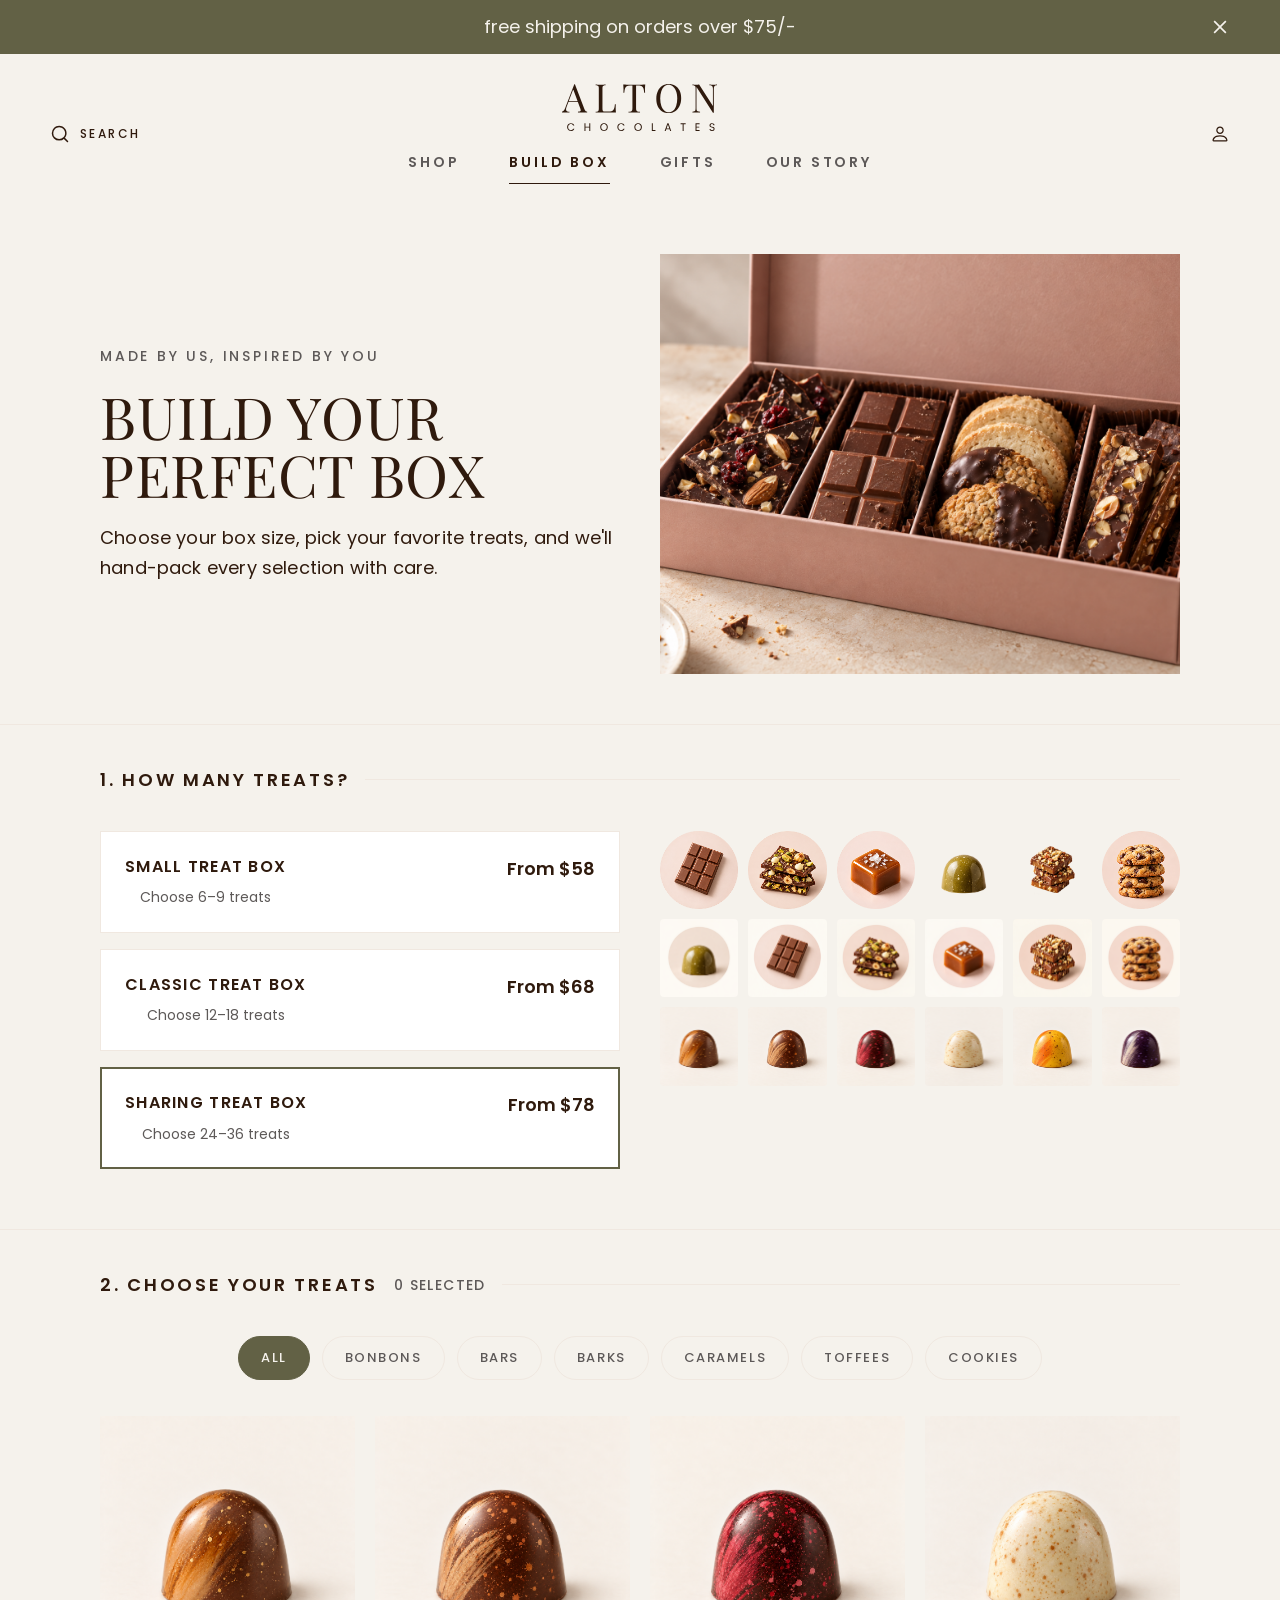
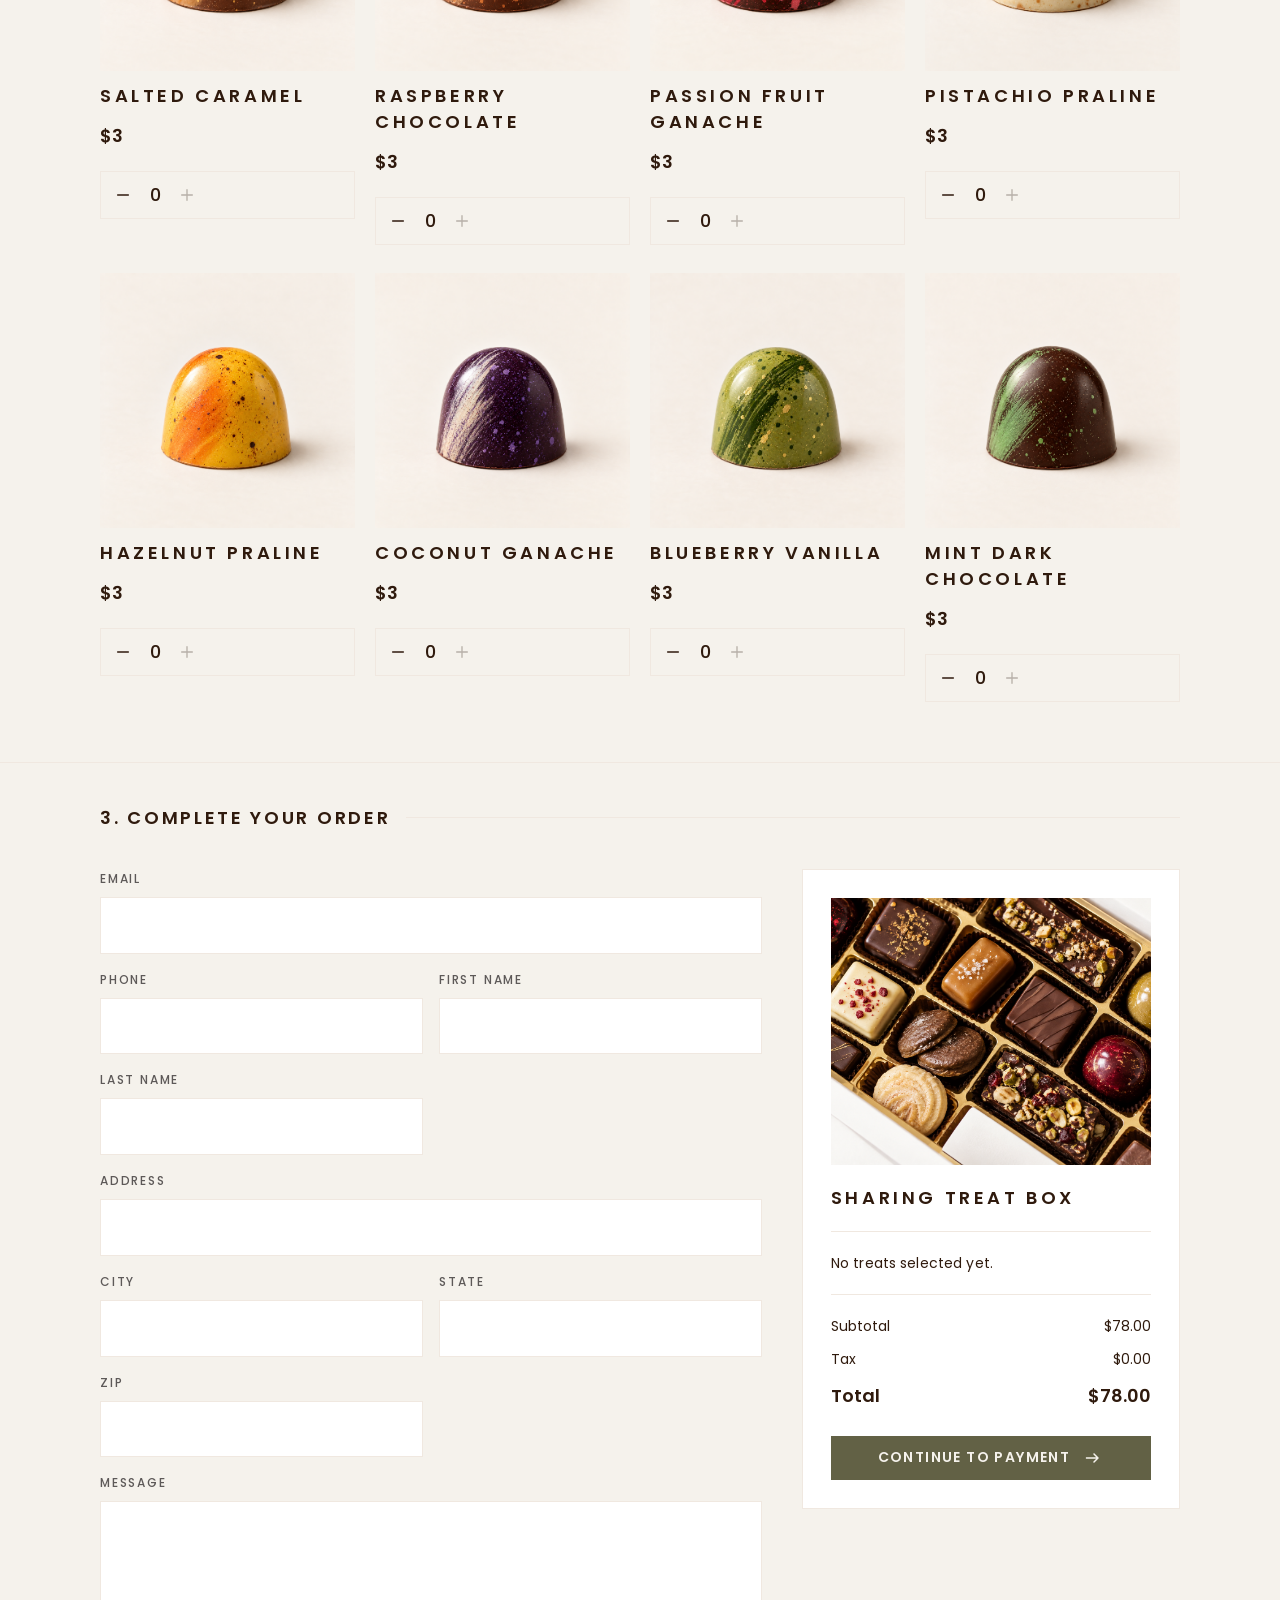
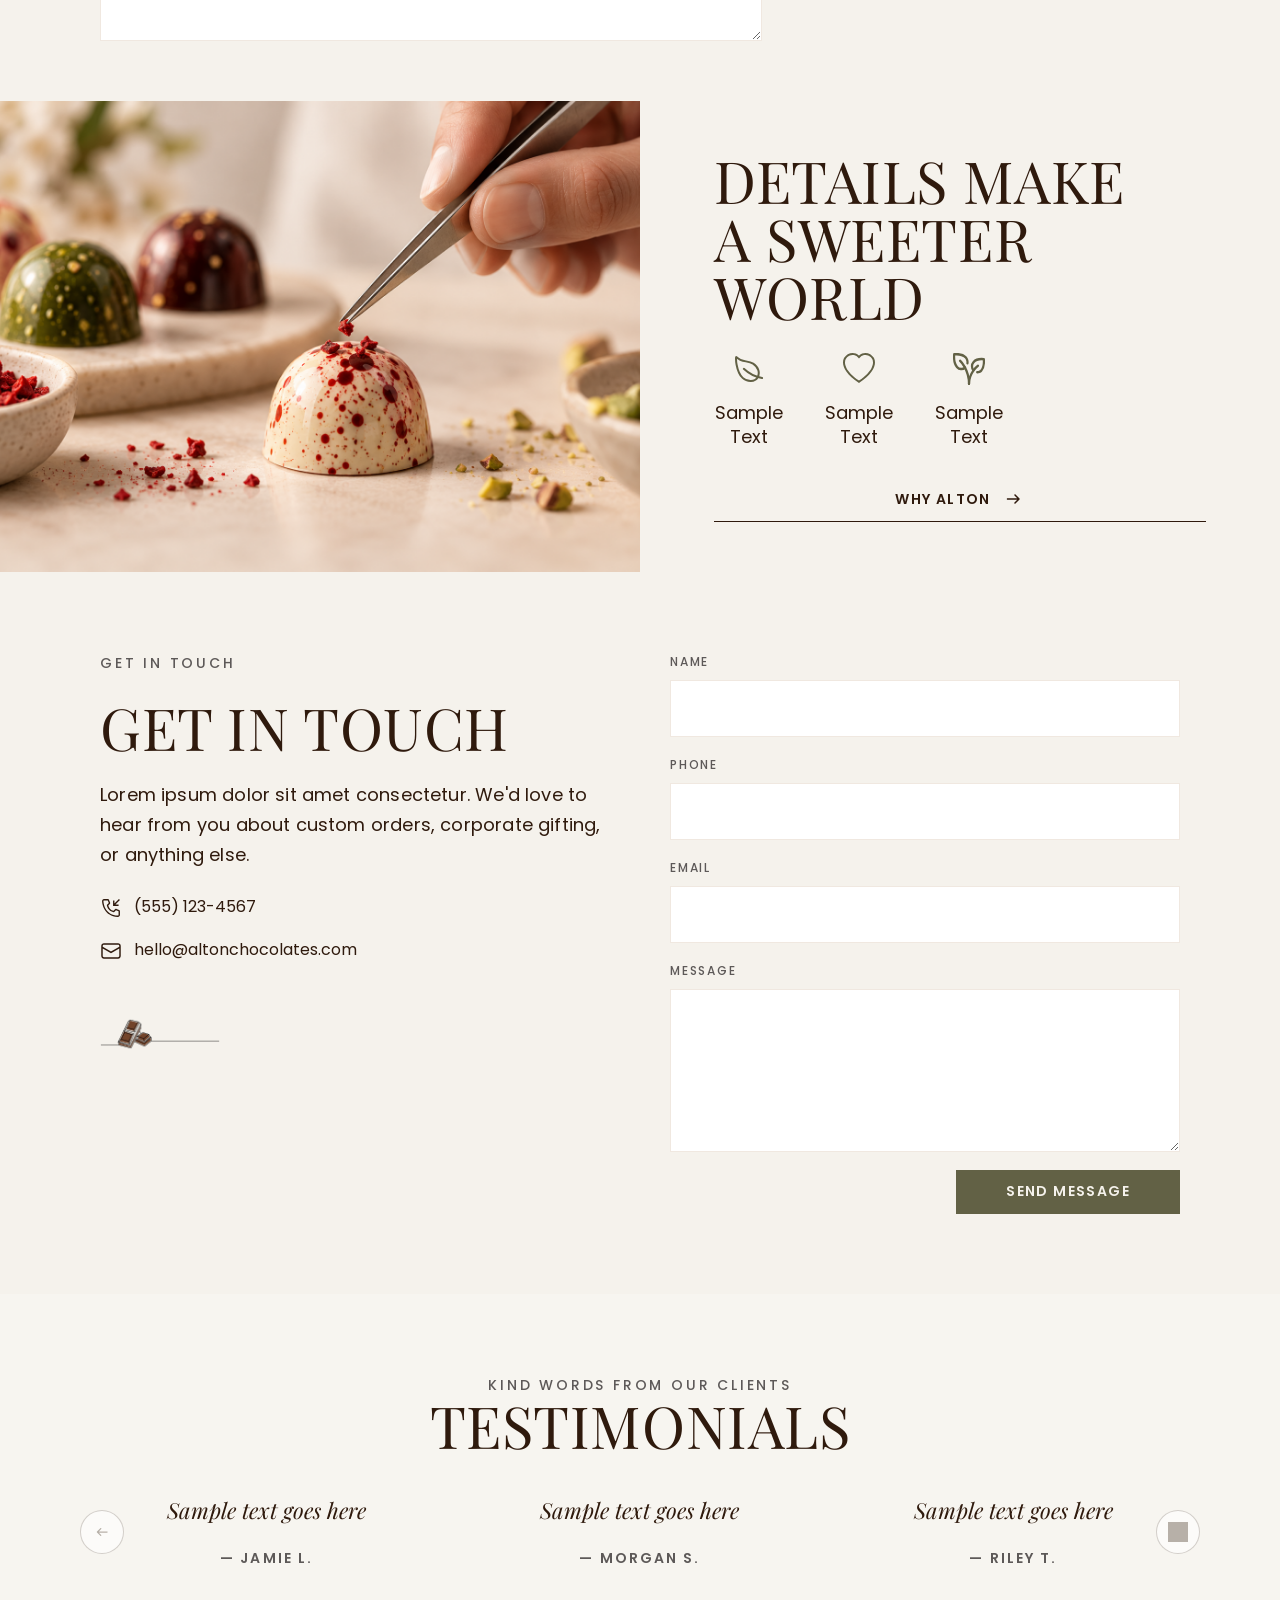
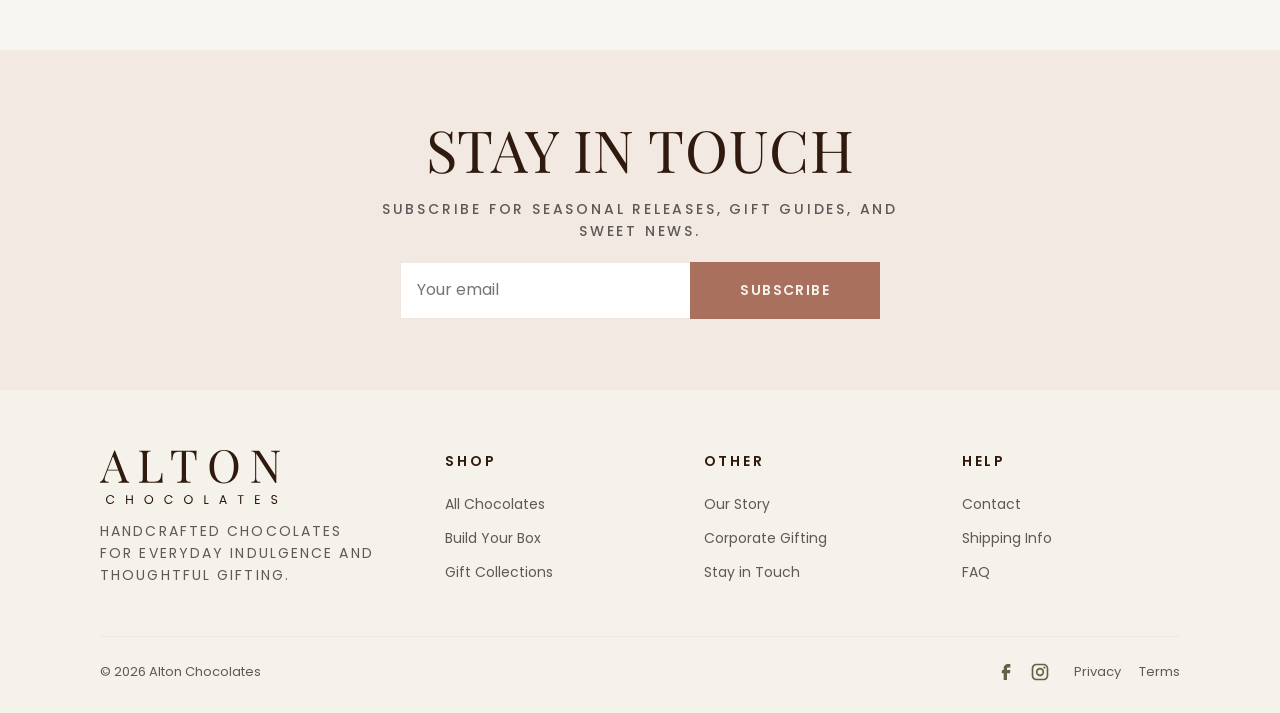
==== preview/build-box.html @ 878c8398 "Add Alton Chocolates Squarespace Developer Mode template from Figma. Includes all five pages, editab" ====
<!DOCTYPE html>
<html lang="en">
<head>
  <meta charset="UTF-8">
  <meta name="viewport" content="width=device-width, initial-scale=1.0">
  <title>Build Box — Alton Chocolates</title>
  <link rel="stylesheet" href="site.css">
</head>
<body>
<div class="alton-site">

  <aside class="announcement-bar" data-announcement role="region" aria-label="Site announcement">
    <p class="announcement-bar__text">free shipping on orders over $75/-</p>
    <button type="button" class="announcement-bar__close" data-announcement-close aria-label="Dismiss announcement">
      <img src="../assets/icons/cancel.svg" alt="" width="20" height="20">
    </button>
  </aside>

  <header class="site-header" data-site-header>
    <div class="site-header__inner">
      <a class="site-header__search" href="#" aria-label="Search">
        <img src="../assets/icons/search.svg" alt="" width="20" height="20"><span>Search</span>
      </a>
      <div class="site-header__brand">
        <a class="site-header__logo" href="index.html" aria-label="Alton Chocolates">
          <img src="../assets/icons/logo.svg" alt="Alton Chocolates" width="155" height="47">
        </a>
        <nav class="site-nav site-header__desktop-nav" aria-label="Primary">
          <a href="shop.html">Shop</a>
          <a href="build-box.html" class="is-active">Build Box</a>
          <a href="gifts.html">Gifts</a>
          <a href="our-story.html">Our Story</a>
        </nav>
      </div>
      <div class="site-header__actions">
        <a class="site-header__account" href="#" aria-label="Account"><img src="../assets/icons/person.svg" alt="" width="20" height="20"></a>
        <button type="button" class="site-header__toggle" data-nav-toggle aria-expanded="false" aria-controls="mobile-nav" aria-label="Open menu"><span></span><span></span><span></span></button>
      </div>
    </div>
    <nav class="mobile-nav" id="mobile-nav" data-mobile-nav hidden aria-label="Mobile">
      <a href="shop.html">Shop</a><a href="build-box.html">Build Box</a><a href="gifts.html">Gifts</a><a href="our-story.html">Our Story</a>
    </nav>
  </header>

  <main class="alton-main">

    <section class="buildbox-hero" aria-labelledby="buildbox-hero-heading">
      <div class="buildbox-hero__content">
        <p class="label">Made by us, inspired by you</p>
        <h1 id="buildbox-hero-heading" class="heading-lg">Build Your Perfect Box</h1>
        <p class="body-lg">Choose your box size, pick your favorite treats, and we'll hand-pack every selection with care.</p>
      </div>
      <div class="buildbox-hero__media">
        <img src="../assets/images/buildbox-hero.png" alt="Open premium chocolate box" loading="eager">
      </div>
    </section>

    <section class="buildbox-step" aria-labelledby="step1-heading" data-buildbox>
      <h2 id="step1-heading" class="buildbox-step__title">1. How Many Treats?</h2>
      <div class="buildbox-sizes">
        <div class="buildbox-size-list" role="listbox" aria-label="Box size">
          <button type="button" class="buildbox-size" data-box-size data-box-name="Small Treat Box" data-box-price="58" data-box-min="6" data-box-max="9" role="option" aria-selected="false">
            <div class="buildbox-size__info"><h3>Small Treat Box</h3><p>Choose 6–9 treats</p></div>
            <span class="buildbox-size__price">From $58</span>
          </button>
          <button type="button" class="buildbox-size" data-box-size data-box-name="Classic Treat Box" data-box-price="68" data-box-min="12" data-box-max="18" role="option" aria-selected="false">
            <div class="buildbox-size__info"><h3>Classic Treat Box</h3><p>Choose 12–18 treats</p></div>
            <span class="buildbox-size__price">From $68</span>
          </button>
          <button type="button" class="buildbox-size is-selected" data-box-size data-box-name="Sharing Treat Box" data-box-price="78" data-box-min="24" data-box-max="36" role="option" aria-selected="true">
            <div class="buildbox-size__info"><h3>Sharing Treat Box</h3><p>Choose 24–36 treats</p></div>
            <span class="buildbox-size__price">From $78</span>
          </button>
        </div>
        <div class="buildbox-preview-grid" aria-hidden="true">
          <img src="../assets/images/treat-preview-1.png" alt="">
          <img src="../assets/images/treat-preview-2.png" alt="">
          <img src="../assets/images/treat-preview-3.png" alt="">
          <img src="../assets/images/treat-preview-4.png" alt="">
          <img src="../assets/images/treat-preview-5.png" alt="">
          <img src="../assets/images/treat-preview-6.png" alt="">
          <img src="../assets/images/cat-bonbons.png" alt="">
          <img src="../assets/images/cat-bars.png" alt="">
          <img src="../assets/images/cat-bark.png" alt="">
          <img src="../assets/images/cat-caramels.png" alt="">
          <img src="../assets/images/cat-toffee.png" alt="">
          <img src="../assets/images/cat-cookies.png" alt="">
          <img src="../assets/images/shop-product-1.png" alt="">
          <img src="../assets/images/shop-product-2.png" alt="">
          <img src="../assets/images/shop-product-3.png" alt="">
          <img src="../assets/images/shop-product-4.png" alt="">
          <img src="../assets/images/shop-product-5.png" alt="">
          <img src="../assets/images/shop-product-6.png" alt="">
        </div>
      </div>
    </section>

    <section class="buildbox-step" aria-labelledby="step2-heading">
      <h2 id="step2-heading" class="buildbox-step__title">
        2. Choose Your Treats
        <span class="label" data-treat-status style="margin-left: auto; letter-spacing: 0.1em;">0 selected</span>
      </h2>
      <div class="filter-pills" role="tablist" aria-label="Treat filters">
        <button type="button" class="filter-pill is-active" data-filter="all">All</button>
        <button type="button" class="filter-pill" data-filter="bonbons">Bonbons</button>
        <button type="button" class="filter-pill" data-filter="bars">Bars</button>
        <button type="button" class="filter-pill" data-filter="barks">Barks</button>
        <button type="button" class="filter-pill" data-filter="caramels">Caramels</button>
        <button type="button" class="filter-pill" data-filter="toffees">Toffees</button>
        <button type="button" class="filter-pill" data-filter="cookies">Cookies</button>
      </div>
      <div class="buildbox-treats-grid">
        <article class="treat-card" data-treat data-category="caramels" data-title="Salted Caramel" data-price="3">
          <div class="treat-card__image"><img src="../assets/images/shop-product-1.png" alt="Salted Caramel" loading="lazy"></div>
          <h3 class="product-title">Salted Caramel</h3><p class="product-card__price">$3</p>
          <div class="qty-control" data-qty>
            <button type="button" data-qty-minus aria-label="Decrease"><img src="../assets/icons/minus.svg" alt="" width="16" height="16"></button>
            <span class="qty-control__value" data-qty-value>0</span>
            <button type="button" data-qty-plus aria-label="Increase"><img src="../assets/icons/plus.svg" alt="" width="16" height="16"></button>
          </div>
        </article>
        <article class="treat-card" data-treat data-category="bonbons" data-title="Raspberry Chocolate" data-price="3">
          <div class="treat-card__image"><img src="../assets/images/shop-product-2.png" alt="Raspberry Chocolate" loading="lazy"></div>
          <h3 class="product-title">Raspberry Chocolate</h3><p class="product-card__price">$3</p>
          <div class="qty-control" data-qty>
            <button type="button" data-qty-minus aria-label="Decrease"><img src="../assets/icons/minus.svg" alt="" width="16" height="16"></button>
            <span class="qty-control__value" data-qty-value>0</span>
            <button type="button" data-qty-plus aria-label="Increase"><img src="../assets/icons/plus.svg" alt="" width="16" height="16"></button>
          </div>
        </article>
        <article class="treat-card" data-treat data-category="bonbons" data-title="Passion Fruit Ganache" data-price="3">
          <div class="treat-card__image"><img src="../assets/images/shop-product-3.png" alt="Passion Fruit Ganache" loading="lazy"></div>
          <h3 class="product-title">Passion Fruit Ganache</h3><p class="product-card__price">$3</p>
          <div class="qty-control" data-qty>
            <button type="button" data-qty-minus aria-label="Decrease"><img src="../assets/icons/minus.svg" alt="" width="16" height="16"></button>
            <span class="qty-control__value" data-qty-value>0</span>
            <button type="button" data-qty-plus aria-label="Increase"><img src="../assets/icons/plus.svg" alt="" width="16" height="16"></button>
          </div>
        </article>
        <article class="treat-card" data-treat data-category="bonbons" data-title="Pistachio Praline" data-price="3">
          <div class="treat-card__image"><img src="../assets/images/shop-product-4.png" alt="Pistachio Praline" loading="lazy"></div>
          <h3 class="product-title">Pistachio Praline</h3><p class="product-card__price">$3</p>
          <div class="qty-control" data-qty>
            <button type="button" data-qty-minus aria-label="Decrease"><img src="../assets/icons/minus.svg" alt="" width="16" height="16"></button>
            <span class="qty-control__value" data-qty-value>0</span>
            <button type="button" data-qty-plus aria-label="Increase"><img src="../assets/icons/plus.svg" alt="" width="16" height="16"></button>
          </div>
        </article>
        <article class="treat-card" data-treat data-category="bonbons" data-title="Hazelnut Praline" data-price="3">
          <div class="treat-card__image"><img src="../assets/images/shop-product-5.png" alt="Hazelnut Praline" loading="lazy"></div>
          <h3 class="product-title">Hazelnut Praline</h3><p class="product-card__price">$3</p>
          <div class="qty-control" data-qty>
            <button type="button" data-qty-minus aria-label="Decrease"><img src="../assets/icons/minus.svg" alt="" width="16" height="16"></button>
            <span class="qty-control__value" data-qty-value>0</span>
            <button type="button" data-qty-plus aria-label="Increase"><img src="../assets/icons/plus.svg" alt="" width="16" height="16"></button>
          </div>
        </article>
        <article class="treat-card" data-treat data-category="bonbons" data-title="Coconut Ganache" data-price="3">
          <div class="treat-card__image"><img src="../assets/images/shop-product-6.png" alt="Coconut Ganache" loading="lazy"></div>
          <h3 class="product-title">Coconut Ganache</h3><p class="product-card__price">$3</p>
          <div class="qty-control" data-qty>
            <button type="button" data-qty-minus aria-label="Decrease"><img src="../assets/icons/minus.svg" alt="" width="16" height="16"></button>
            <span class="qty-control__value" data-qty-value>0</span>
            <button type="button" data-qty-plus aria-label="Increase"><img src="../assets/icons/plus.svg" alt="" width="16" height="16"></button>
          </div>
        </article>
        <article class="treat-card" data-treat data-category="bonbons" data-title="Blueberry Vanilla" data-price="3">
          <div class="treat-card__image"><img src="../assets/images/shop-product-7.png" alt="Blueberry Vanilla" loading="lazy"></div>
          <h3 class="product-title">Blueberry Vanilla</h3><p class="product-card__price">$3</p>
          <div class="qty-control" data-qty>
            <button type="button" data-qty-minus aria-label="Decrease"><img src="../assets/icons/minus.svg" alt="" width="16" height="16"></button>
            <span class="qty-control__value" data-qty-value>0</span>
            <button type="button" data-qty-plus aria-label="Increase"><img src="../assets/icons/plus.svg" alt="" width="16" height="16"></button>
          </div>
        </article>
        <article class="treat-card" data-treat data-category="bars" data-title="Mint Dark Chocolate" data-price="3">
          <div class="treat-card__image"><img src="../assets/images/shop-product-8.png" alt="Mint Dark Chocolate" loading="lazy"></div>
          <h3 class="product-title">Mint Dark Chocolate</h3><p class="product-card__price">$3</p>
          <div class="qty-control" data-qty>
            <button type="button" data-qty-minus aria-label="Decrease"><img src="../assets/icons/minus.svg" alt="" width="16" height="16"></button>
            <span class="qty-control__value" data-qty-value>0</span>
            <button type="button" data-qty-plus aria-label="Increase"><img src="../assets/icons/plus.svg" alt="" width="16" height="16"></button>
          </div>
        </article>
      </div>
    </section>

    <section class="buildbox-step" aria-labelledby="step3-heading">
      <h2 id="step3-heading" class="buildbox-step__title">3. Complete Your Order</h2>
      <div class="buildbox-checkout">
        <form class="alton-form buildbox-form-grid" id="buildBoxOrderForm" data-buildbox-form action="#" method="post">
          <div class="form-field full"><label for="bb-email">Email</label><input id="bb-email" name="email" type="email" required autocomplete="email"></div>
          <div class="form-field"><label for="bb-phone">Phone</label><input id="bb-phone" name="phone" type="tel" autocomplete="tel"></div>
          <div class="form-field"><label for="bb-first">First Name</label><input id="bb-first" name="firstName" type="text" required autocomplete="given-name"></div>
          <div class="form-field"><label for="bb-last">Last Name</label><input id="bb-last" name="lastName" type="text" required autocomplete="family-name"></div>
          <div class="form-field full"><label for="bb-address">Address</label><input id="bb-address" name="address" type="text" required autocomplete="street-address"></div>
          <div class="form-field"><label for="bb-city">City</label><input id="bb-city" name="city" type="text" required autocomplete="address-level2"></div>
          <div class="form-field"><label for="bb-state">State</label><input id="bb-state" name="state" type="text" required autocomplete="address-level1"></div>
          <div class="form-field"><label for="bb-zip">Zip</label><input id="bb-zip" name="zip" type="text" required autocomplete="postal-code"></div>
          <div class="form-field full"><label for="bb-message">Message</label><textarea id="bb-message" name="message" rows="4"></textarea></div>
        </form>
        <aside class="buildbox-order" aria-label="Order summary">
          <div class="buildbox-order__image"><img src="../assets/images/buildbox-summary.png" alt="Selected treat box" loading="lazy"></div>
          <h3 class="product-title" data-order-box-name>Sharing Treat Box</h3>
          <div class="buildbox-order__list" data-order-list><p class="body-lg" style="font-size: 14px;">No treats selected yet.</p></div>
          <div class="buildbox-order__totals">
            <div class="buildbox-order__row"><span>Subtotal</span><span data-order-subtotal>$78.00</span></div>
            <div class="buildbox-order__row"><span>Tax</span><span data-order-tax>$0.00</span></div>
            <div class="buildbox-order__row total"><span>Total</span><span data-order-total>$78.00</span></div>
          </div>
          <button type="button" class="btn btn--olive" style="width: 100%;" data-continue-payment>
            Continue to Payment
            <img src="../assets/icons/arrow-right.svg" alt="" width="24" height="24">
          </button>
        </aside>
      </div>
    </section>

    <section class="split-section" aria-labelledby="bb-details-heading">
      <div class="split-section__media"><img src="../assets/images/details-craft.png" alt="Crafting details" loading="lazy"></div>
      <div class="split-section__content split-section__content--cream">
        <h2 id="bb-details-heading" class="heading-lg">Details Make<br>A Sweeter World</h2>
        <div class="feature-icons">
          <div class="feature-icon"><img src="../assets/icons/leaf.svg" alt="" width="32" height="32"><span>Sample<br>Text</span></div>
          <div class="feature-icon"><img src="../assets/icons/heart.svg" alt="" width="32" height="32"><span>Sample<br>Text</span></div>
          <div class="feature-icon"><img src="../assets/icons/plant.svg" alt="" width="32" height="32"><span>Sample<br>Text</span></div>
        </div>
        <a class="btn btn--text" href="our-story.html">Why Alton <img src="../assets/icons/arrow-right-dark.svg" alt="" width="24" height="24"></a>
      </div>
    </section>

    <section class="contact-section" id="contact" aria-labelledby="contact-heading">
      <div class="contact-section__info">
        <p class="label">Get in touch</p>
        <h2 id="contact-heading" class="heading-lg">Get in Touch</h2>
        <p class="body-lg">Lorem ipsum dolor sit amet consectetur. We'd love to hear from you about custom orders, corporate gifting, or anything else.</p>
        <div class="contact-details">
          <a href="tel:+15551234567"><img src="../assets/icons/phone.svg" alt="" width="22" height="22"> (555) 123-4567</a>
          <a href="mailto:hello@altonchocolates.com"><img src="../assets/icons/email.svg" alt="" width="22" height="22"> hello@altonchocolates.com</a>
        </div>
        <img class="contact-section__art" src="../assets/images/chocolate-illustration.png" alt="" width="120" height="80" loading="lazy">
      </div>
      <div class="contact-section__form">
        <form class="alton-form contact-form" action="#" method="post">
          <div class="form-field"><label for="contact-name">Name</label><input id="contact-name" name="name" type="text" required autocomplete="name"></div>
          <div class="form-field"><label for="contact-phone">Phone</label><input id="contact-phone" name="phone" type="tel" autocomplete="tel"></div>
          <div class="form-field"><label for="contact-email">Email</label><input id="contact-email" name="email" type="email" required autocomplete="email"></div>
          <div class="form-field"><label for="contact-message">Message</label><textarea id="contact-message" name="message" rows="5" required></textarea></div>
          <div class="form-actions"><button type="submit" class="btn btn--olive">Send Message</button></div>
        </form>
      </div>
    </section>

    <section class="testimonials" aria-labelledby="testimonials-heading" data-testimonials>
      <p class="label">Kind words from our clients</p>
      <h2 id="testimonials-heading" class="heading-lg">Testimonials</h2>
      <div class="testimonials__track" data-testimonials-track>
        <button type="button" class="testimonials__nav testimonials__nav--prev" data-testimonials-prev aria-label="Previous"><img src="../assets/icons/arrow-left.svg" alt="" width="20" height="20"></button>
        <article class="testimonial-card"><p class="testimonial-card__quote">Sample text goes here</p><p class="testimonial-card__name">— Jamie L.</p></article>
        <article class="testimonial-card"><p class="testimonial-card__quote">Sample text goes here</p><p class="testimonial-card__name">— Morgan S.</p></article>
        <article class="testimonial-card"><p class="testimonial-card__quote">Sample text goes here</p><p class="testimonial-card__name">— Riley T.</p></article>
        <button type="button" class="testimonials__nav testimonials__nav--next" data-testimonials-next aria-label="Next"><img src="../assets/icons/chevron-right.svg" alt="" width="20" height="20"></button>
      </div>
    </section>

    <section class="newsletter" id="newsletter" aria-labelledby="newsletter-heading">
      <div class="newsletter__inner">
        <h2 id="newsletter-heading" class="heading-lg">Stay in Touch</h2>
        <p class="label">Subscribe for seasonal releases, gift guides, and sweet news.</p>
        <form class="newsletter-form" action="#" method="post">
          <label for="newsletter-email" class="sr-only">Email address</label>
          <input id="newsletter-email" name="email" type="email" placeholder="Your email" required autocomplete="email">
          <button type="submit" class="btn btn--terracotta">Subscribe</button>
        </form>
      </div>
    </section>

  </main>

  <footer class="site-footer" role="contentinfo">
    <div class="site-footer__top">
      <div class="site-footer__brand">
        <a href="index.html" aria-label="Alton Chocolates"><img class="site-footer__brand-logo" src="../assets/icons/logo.svg" alt="Alton Chocolates" width="180" height="54"></a>
        <p class="site-footer__brand-text">Handcrafted chocolates for everyday indulgence and thoughtful gifting.</p>
      </div>
      <div><h2 class="site-footer__col-title">Shop</h2><nav class="site-footer__links" aria-label="Shop links"><a href="shop.html">All Chocolates</a><a href="build-box.html">Build Your Box</a><a href="gifts.html">Gift Collections</a></nav></div>
      <div><h2 class="site-footer__col-title">Other</h2><nav class="site-footer__links" aria-label="Other links"><a href="our-story.html">Our Story</a><a href="gifts.html">Corporate Gifting</a><a href="#newsletter">Stay in Touch</a></nav></div>
      <div><h2 class="site-footer__col-title">Help</h2><nav class="site-footer__links" aria-label="Help links"><a href="#contact">Contact</a><a href="#">Shipping Info</a><a href="#">FAQ</a></nav></div>
    </div>
    <div class="site-footer__bottom">
      <p class="site-footer__copy">© 2026 Alton Chocolates</p>
      <div class="site-footer__meta">
        <div class="site-footer__social"><a href="#" aria-label="Facebook"><img src="../assets/icons/facebook.svg" alt="" width="20" height="20"></a><a href="#" aria-label="Instagram"><img src="../assets/icons/instagram.svg" alt="" width="20" height="20"></a></div>
        <nav class="site-footer__legal" aria-label="Legal"><a href="#">Privacy</a><a href="#">Terms</a></nav>
      </div>
    </div>
  </footer>

</div>
<script src="../scripts/site.js"></script>
</body>
</html>
---- preview/site.css ----
﻿@import url('https://fonts.googleapis.com/css2?family=Playfair+Display:ital,wght@0,400;0,500;0,600;0,700;1,400&family=Poppins:wght@400;500;600;700&display=swap');

/* variables.less */
:root {
  --color-bg: #F5F2EC;
  --color-bg-alt: #B7B0A8;
  --color-primary: #2F1A0D;
  --color-secondary: #626145;
  --color-blush: #ECD7D0;
  --color-muted: #5D5958;
  --color-border: #F0E8E0;
  --color-btn-terracotta: #A9705E;
  --color-white: #FFFFFF;
  --color-star: #C4A35A;

  --font-serif: "Playfair Display", Georgia, "Times New Roman", serif;
  --font-sans: "Poppins", "Helvetica Neue", Arial, sans-serif;

  --container: 1240px;
  --page-pad: 100px;
  --section-gap: 50px;
  --header-height: 139px;
  --announcement-height: 50px;

  --tracking-label: 0.2em;
  --tracking-nav: 0.2em;
  --tracking-btn: 0.1em;

  --transition: 0.25s ease;
}

/* base.less */
*,
*::before,
*::after {
  box-sizing: border-box;
}

html {
  scroll-behavior: smooth;
}

body {
  margin: 0;
  background: #F5F2EC;
  color: #2F1A0D;
  font-family: "Poppins", "Helvetica Neue", Arial, sans-serif;
  font-size: 18px;
  line-height: 1.67;
  -webkit-font-smoothing: antialiased;
}

img {
  max-width: 100%;
  height: auto;
  display: block;
}

a {
  color: inherit;
  text-decoration: none;
  transition: opacity 0.25s ease, color 0.25s ease;
}

a:hover {
  opacity: 0.75;
}

a:focus-visible,
button:focus-visible,
input:focus-visible,
textarea:focus-visible,
select:focus-visible {
  outline: 2px solid #626145;
  outline-offset: 3px;
}

button,
input,
textarea,
select {
  font: inherit;
  color: inherit;
}

ul,
ol {
  margin: 0;
  padding: 0;
  list-style: none;
}

p,
h1,
h2,
h3,
h4,
h5,
h6 {
  margin: 0;
}

.sqs-block-content {
  font-family: "Poppins", "Helvetica Neue", Arial, sans-serif;
}

.alton-site {
  min-height: 100vh;
  display: flex;
  flex-direction: column;
}

.alton-main {
  flex: 1;
}

.container {
  width: 100%;
  max-width: 1240px;
  margin: 0 auto;
  padding: 0 20px;
}

.section {
  width: 100%;
}

.sr-only {
  position: absolute;
  width: 1px;
  height: 1px;
  padding: 0;
  margin: -1px;
  overflow: hidden;
  clip: rect(0, 0, 0, 0);
  white-space: nowrap;
  border: 0;
}

@media (prefers-reduced-motion: reduce) {
  *,
  *::before,
  *::after {
    animation-duration: 0.01ms !important;
    animation-iteration-count: 1 !important;
    transition-duration: 0.01ms !important;
    scroll-behavior: auto !important;
  }
}


/* typography.less */
.label {
  font-family: "Poppins", "Helvetica Neue", Arial, sans-serif;
  font-weight: 500;
  font-size: 14px;
  line-height: 22px;
  letter-spacing: 0.2em;
  text-transform: uppercase;
  color: #5D5958;
}

.heading-xl {
  font-family: "Playfair Display", Georgia, "Times New Roman", serif;
  font-weight: 400;
  font-size: 88px;
  line-height: 1;
  letter-spacing: 0.01em;
  text-transform: uppercase;
  color: #2F1A0D;
}

.heading-lg {
  font-family: "Playfair Display", Georgia, "Times New Roman", serif;
  font-weight: 400;
  font-size: 58px;
  line-height: 1;
  letter-spacing: 0.01em;
  text-transform: uppercase;
  color: #2F1A0D;
}

.heading-md {
  font-family: "Playfair Display", Georgia, "Times New Roman", serif;
  font-weight: 400;
  font-size: 42px;
  line-height: 1.1;
  letter-spacing: 0.01em;
  color: #2F1A0D;
}

.body-lg {
  font-family: "Poppins", "Helvetica Neue", Arial, sans-serif;
  font-weight: 400;
  font-size: 18px;
  line-height: 30px;
  letter-spacing: 0.01em;
  color: #2F1A0D;
}

.product-title {
  font-family: "Poppins", "Helvetica Neue", Arial, sans-serif;
  font-weight: 600;
  font-size: 18px;
  line-height: 26px;
  letter-spacing: 0.2em;
  text-transform: uppercase;
  color: #2F1A0D;
}

.quote-text {
  font-family: "Playfair Display", Georgia, "Times New Roman", serif;
  font-style: italic;
  font-weight: 400;
  font-size: 22px;
  line-height: 1.5;
  color: #2F1A0D;
}


/* header.less */
.announcement-bar {
  background: #626145;
  color: #F5F2EC;
  min-height: 50px;
  display: flex;
  align-items: center;
  justify-content: center;
  position: relative;
  padding: 12px 48px;
  text-align: center;
}

.announcement-bar__editable:not(:empty) + .announcement-bar__fallback {
  display: none;
}

.announcement-bar__editable .sqs-block,
.announcement-bar__editable p,
.announcement-bar__fallback {
  margin: 0;
  font-family: "Poppins", "Helvetica Neue", Arial, sans-serif;
  font-weight: 500;
  font-size: 14px;
  line-height: 22px;
  letter-spacing: 0.2em;
  text-transform: uppercase;
  color: #F5F2EC;
}

.announcement-bar__close {
  position: absolute;
  right: 50px;
  top: 50%;
  transform: translateY(-50%);
  background: transparent;
  border: 0;
  padding: 0;
  width: 20px;
  height: 20px;
  cursor: pointer;
  display: flex;
  align-items: center;
  justify-content: center;
}

.announcement-bar__close img {
  width: 20px;
  height: 20px;
}

.site-header {
  background: #F5F2EC;
  padding: 30px 50px 20px;
  position: relative;
  z-index: 100;
}

.site-header__inner {
  display: grid;
  grid-template-columns: 1fr auto 1fr;
  align-items: center;
  gap: 20px;
  max-width: 1440px;
  margin: 0 auto;
}

.site-header__search {
  display: inline-flex;
  align-items: center;
  gap: 10px;
  justify-self: start;
  font-family: "Poppins", "Helvetica Neue", Arial, sans-serif;
  font-weight: 500;
  font-size: 12px;
  letter-spacing: 0.2em;
  text-transform: uppercase;
  color: #2F1A0D;
}

.site-header__search img {
  width: 20px;
  height: 20px;
}

.site-header__brand {
  display: flex;
  flex-direction: column;
  align-items: center;
  gap: 10px;
  text-align: center;
}

.site-header__logo {
  display: block;
  width: 155px;
  height: auto;
}

.site-header__logo img,
.site-header__logo svg {
  width: 155px;
  height: auto;
}

.site-header__actions {
  justify-self: end;
  display: flex;
  align-items: center;
  gap: 16px;
}

.site-header__account img {
  width: 20px;
  height: 20px;
}

.announcement-bar__fallback {
  margin: 0;
}

.announcement-bar:has(.sqs-block) .announcement-bar__fallback {
  display: none;
}

.site-nav {
  display: flex;
  align-items: center;
  justify-content: center;
  gap: 50px;
  flex-wrap: wrap;
}

.site-nav a {
  font-family: "Poppins", "Helvetica Neue", Arial, sans-serif;
  font-weight: 600;
  font-size: 14px;
  line-height: 22px;
  letter-spacing: 0.2em;
  text-transform: uppercase;
  color: #5D5958;
  padding: 10px 0;
  border-bottom: 1px solid transparent;
}

.site-nav a:hover,
.site-nav a.is-active,
.site-nav .active-link a {
  color: #2F1A0D;
  border-bottom-color: #2F1A0D;
  opacity: 1;
}

.site-header__toggle {
  display: none;
  background: transparent;
  border: 0;
  padding: 8px;
  cursor: pointer;
  width: 40px;
  height: 40px;
  flex-direction: column;
  justify-content: center;
  gap: 5px;
}

.site-header__toggle span {
  display: block;
  width: 22px;
  height: 2px;
  background: #2F1A0D;
  transition: transform 0.25s ease, opacity 0.25s ease;
}

.site-header.is-open .site-header__toggle span:nth-child(1) {
  transform: translateY(7px) rotate(45deg);
}

.site-header.is-open .site-header__toggle span:nth-child(2) {
  opacity: 0;
}

.site-header.is-open .site-header__toggle span:nth-child(3) {
  transform: translateY(-7px) rotate(-45deg);
}

.site-header__desktop-nav {
  width: 100%;
}

.mobile-nav {
  display: none;
}

.site-header.is-open .mobile-nav {
  display: flex;
}


/* footer.less */
.site-footer {
  background: #F5F2EC;
  padding: 60px 100px 30px;
  border-top: 1px solid #F0E8E0;
}

.site-footer__top {
  display: grid;
  grid-template-columns: 1.4fr 1fr 1fr 1fr;
  gap: 40px;
  margin-bottom: 50px;
}

.site-footer__brand-logo {
  width: 180px;
  height: auto;
  margin-bottom: 16px;
}

.site-footer__brand-text {
  font-family: "Poppins", "Helvetica Neue", Arial, sans-serif;
  font-size: 14px;
  line-height: 22px;
  letter-spacing: 0.15em;
  text-transform: uppercase;
  color: #5D5958;
  max-width: 280px;
}

.site-footer__col-title {
  font-family: "Poppins", "Helvetica Neue", Arial, sans-serif;
  font-weight: 600;
  font-size: 14px;
  letter-spacing: 0.2em;
  text-transform: uppercase;
  color: #2F1A0D;
  margin-bottom: 20px;
}

.site-footer__links {
  display: flex;
  flex-direction: column;
  gap: 12px;
}

.site-footer__links a {
  font-family: "Poppins", "Helvetica Neue", Arial, sans-serif;
  font-size: 14px;
  line-height: 22px;
  color: #5D5958;
}

.site-footer__bottom {
  display: flex;
  align-items: center;
  justify-content: space-between;
  gap: 20px;
  padding-top: 24px;
  border-top: 1px solid #F0E8E0;
  flex-wrap: wrap;
}

.site-footer__copy {
  font-family: "Poppins", "Helvetica Neue", Arial, sans-serif;
  font-size: 13px;
  color: #5D5958;
}

.site-footer__meta {
  display: flex;
  align-items: center;
  gap: 24px;
}

.site-footer__social {
  display: flex;
  align-items: center;
  gap: 14px;
}

.site-footer__social img {
  width: 20px;
  height: 20px;
}

.site-footer__legal {
  display: flex;
  gap: 18px;
}

.site-footer__legal a {
  font-size: 13px;
  color: #5D5958;
}


/* components.less */
/* Shared UI components */

.btn {
  display: inline-flex;
  align-items: center;
  justify-content: center;
  gap: 10px;
  padding: 10px 50px;
  font-family: "Poppins", "Helvetica Neue", Arial, sans-serif;
  font-weight: 600;
  font-size: 14px;
  letter-spacing: 0.1em;
  text-transform: uppercase;
  border: 0;
  cursor: pointer;
  transition: background 0.25s ease, opacity 0.25s ease, transform 0.25s ease;
  text-decoration: none;
  white-space: nowrap;
}

.btn img {
  width: 24px;
  height: 24px;
  flex-shrink: 0;
}

.btn--terracotta {
  background: #A9705E;
  color: #F5F2EC;
}

.btn--terracotta:hover {
  background: #966353;
  opacity: 1;
}

.btn--olive {
  background: #626145;
  color: #F5F2EC;
}

.btn--olive:hover {
  background: #525338;
  opacity: 1;
}

.btn--text {
  background: transparent;
  color: #2F1A0D;
  padding: 10px 0;
  border-bottom: 1px solid #2F1A0D;
  border-radius: 0;
}

.btn--text:hover {
  opacity: 0.7;
}

.section-header {
  text-align: center;
  margin-bottom: 40px;
}

.section-header--row {
  display: flex;
  align-items: flex-end;
  justify-content: space-between;
  gap: 20px;
  text-align: left;
  position: relative;
}

.section-header--row .section-header__center {
  position: absolute;
  left: 50%;
  transform: translateX(-50%);
  text-align: center;
}

.category-grid {
  display: grid;
  grid-template-columns: repeat(6, 1fr);
  gap: 24px;
  max-width: 1240px;
  margin: 0 auto;
  padding: 50px 20px;
}

.category-card {
  display: flex;
  flex-direction: column;
  align-items: center;
  gap: 20px;
  text-align: center;
}

.category-card__image {
  width: 150px;
  height: 150px;
  border-radius: 50%;
  overflow: hidden;
  background: #ECD7D0;
}

.category-card__image img {
  width: 100%;
  height: 100%;
  object-fit: cover;
}

.category-card__label {
  font-family: "Poppins", "Helvetica Neue", Arial, sans-serif;
  font-weight: 600;
  font-size: 14px;
  letter-spacing: 0.2em;
  text-transform: uppercase;
  color: #5D5958;
}

.product-grid {
  display: grid;
  grid-template-columns: repeat(4, 1fr);
  gap: 30px 20px;
}

.product-card {
  display: flex;
  flex-direction: column;
  gap: 14px;
}

.product-card__image {
  aspect-ratio: 1 / 1.05;
  overflow: hidden;
  background: #f8f6f2;
}

.product-card__image img {
  width: 100%;
  height: 100%;
  object-fit: cover;
  transition: transform 0.4s ease;
}

.product-card:hover .product-card__image img {
  transform: scale(1.03);
}

.product-card__meta {
  display: flex;
  flex-direction: column;
  gap: 8px;
}

.product-card__price {
  font-family: "Poppins", "Helvetica Neue", Arial, sans-serif;
  font-weight: 600;
  font-size: 18px;
  color: #2F1A0D;
}

.product-card__rating {
  display: flex;
  align-items: center;
  gap: 5px;
}

.product-card__rating img {
  width: 24px;
  height: 24px;
}

.product-card__count {
  font-family: "Poppins", "Helvetica Neue", Arial, sans-serif;
  font-weight: 500;
  font-size: 18px;
  color: #626145;
}

.product-card__link {
  font-family: "Poppins", "Helvetica Neue", Arial, sans-serif;
  font-size: 14px;
  text-decoration: underline;
  color: #2F1A0D;
}

.qty-control {
  display: inline-flex;
  align-items: center;
  gap: 12px;
  border: 1px solid #F0E8E0;
  padding: 8px 12px;
  margin-top: 8px;
}

.qty-control button {
  background: transparent;
  border: 0;
  padding: 0;
  cursor: pointer;
  width: 20px;
  height: 20px;
  display: flex;
  align-items: center;
  justify-content: center;
}

.qty-control button img {
  width: 16px;
  height: 16px;
}

.qty-control__value {
  min-width: 20px;
  text-align: center;
  font-weight: 500;
}

.split-section {
  display: grid;
  grid-template-columns: 1fr 1fr;
  min-height: 396px;
}

.split-section__media {
  min-height: 320px;
  overflow: hidden;
}

.split-section__media img {
  width: 100%;
  height: 100%;
  object-fit: cover;
}

.split-section__content {
  display: flex;
  flex-direction: column;
  justify-content: center;
  padding: 50px 74px;
  gap: 28px;
}

.split-section__content--blush {
  background: #ECD7D0;
}

.split-section__content--cream {
  background: #F5F2EC;
}

.feature-icons {
  display: flex;
  align-items: flex-start;
  gap: 40px;
  flex-wrap: wrap;
}

.feature-icon {
  display: flex;
  flex-direction: column;
  align-items: center;
  gap: 16px;
  width: 70px;
  text-align: center;
}

.feature-icon img {
  width: 32px;
  height: 32px;
}

.feature-icon span {
  font-size: 18px;
  line-height: 24px;
  color: #2F1A0D;
}

.banner-section {
  position: relative;
  min-height: 329px;
  display: flex;
  align-items: center;
  overflow: hidden;
  color: #F5F2EC;
}

.banner-section__bg {
  position: absolute;
  inset: 0;
}

.banner-section__bg img {
  width: 100%;
  height: 100%;
  object-fit: cover;
}

.banner-section__overlay {
  position: absolute;
  inset: 0;
  background: linear-gradient(90.63deg, rgba(46, 25, 12, 0.7) 33%, rgba(46, 25, 12, 0) 57%);
}

.banner-section__content {
  position: relative;
  z-index: 1;
  padding: 50px 100px;
  max-width: 640px;
  display: flex;
  flex-direction: column;
  gap: 20px;
}

.banner-section__content .label {
  color: #ECD7D0;
}

.banner-section__content .heading-lg,
.banner-section__content .body-lg {
  color: #F5F2EC;
}

.banner-section__side {
  position: absolute;
  right: 80px;
  top: 50%;
  transform: translateY(-50%);
  z-index: 1;
  display: flex;
  flex-direction: column;
  gap: 18px;
  writing-mode: vertical-rl;
  text-orientation: mixed;
}

.banner-section__side span {
  font-family: "Poppins", "Helvetica Neue", Arial, sans-serif;
  font-weight: 500;
  font-size: 14px;
  letter-spacing: 0.2em;
  text-transform: uppercase;
  color: #ECD7D0;
  border-left: 1px solid rgba(236,215,208,0.4);
  padding-left: 12px;
}

.contact-section {
  display: grid;
  grid-template-columns: 1fr 1fr;
  gap: 60px;
  padding: 80px 100px;
  align-items: start;
}

.contact-section__info {
  display: flex;
  flex-direction: column;
  gap: 24px;
  position: relative;
  min-height: 420px;
}

.contact-details {
  display: flex;
  flex-direction: column;
  gap: 16px;
}

.contact-details a {
  display: inline-flex;
  align-items: center;
  gap: 12px;
  font-size: 16px;
  color: #2F1A0D;
}

.contact-details img {
  width: 22px;
  height: 22px;
}

.contact-section__art {
  position: absolute;
  left: 0;
  bottom: 0;
  width: 120px;
  height: auto;
}

.contact-form,
.alton-form {
  display: flex;
  flex-direction: column;
  gap: 18px;
}

.form-field {
  display: flex;
  flex-direction: column;
  gap: 8px;
}

.form-field label {
  font-family: "Poppins", "Helvetica Neue", Arial, sans-serif;
  font-weight: 500;
  font-size: 12px;
  letter-spacing: 0.15em;
  text-transform: uppercase;
  color: #5D5958;
}

.form-field input,
.form-field textarea,
.alton-form input,
.alton-form textarea,
.newsletter-form input {
  width: 100%;
  background: #FFFFFF;
  border: 1px solid #F0E8E0;
  padding: 14px 16px;
  font-size: 16px;
  color: #2F1A0D;
}

.form-field textarea {
  min-height: 140px;
  resize: vertical;
}

.form-actions {
  display: flex;
  justify-content: flex-end;
}

.testimonials {
  padding: 80px 100px;
  background: #f7f5f0;
  text-align: center;
}

.testimonials__track {
  display: grid;
  grid-template-columns: repeat(3, 1fr);
  gap: 40px;
  margin-top: 40px;
  position: relative;
}

.testimonial-card {
  display: flex;
  flex-direction: column;
  gap: 20px;
  align-items: center;
}

.testimonial-card__quote {
  font-family: "Playfair Display", Georgia, "Times New Roman", serif;
  font-style: italic;
  font-size: 22px;
  line-height: 1.5;
  color: #2F1A0D;
  max-width: 320px;
}

.testimonial-card__name {
  font-family: "Poppins", "Helvetica Neue", Arial, sans-serif;
  font-weight: 600;
  font-size: 14px;
  letter-spacing: 0.15em;
  text-transform: uppercase;
  color: #5D5958;
}

.testimonials__nav {
  position: absolute;
  top: 50%;
  transform: translateY(-50%);
  width: 44px;
  height: 44px;
  border-radius: 50%;
  border: 1px solid rgba(47,26,13,0.2);
  background: rgba(255,255,255,0.6);
  display: flex;
  align-items: center;
  justify-content: center;
  cursor: pointer;
}

.testimonials__nav img {
  width: 20px;
  height: 20px;
}

.testimonials__nav--prev {
  left: -20px;
}

.testimonials__nav--next {
  right: -20px;
}

.newsletter {
  padding: 70px 100px;
  text-align: center;
  background: rgba(236,215,208,0.35);
}

.newsletter__inner {
  max-width: 560px;
  margin: 0 auto;
  display: flex;
  flex-direction: column;
  align-items: center;
  gap: 20px;
}

.newsletter-form {
  display: flex;
  width: 100%;
  gap: 0;
  max-width: 480px;
}

.newsletter-form input {
  flex: 1;
  border-right: 0;
}

.filter-pills {
  display: flex;
  flex-wrap: wrap;
  gap: 12px;
  justify-content: center;
  margin-bottom: 36px;
}

.filter-pill {
  display: inline-flex;
  align-items: center;
  justify-content: center;
  padding: 10px 22px;
  border: 1px solid #F0E8E0;
  border-radius: 999px;
  background: transparent;
  font-family: "Poppins", "Helvetica Neue", Arial, sans-serif;
  font-weight: 500;
  font-size: 13px;
  letter-spacing: 0.12em;
  text-transform: uppercase;
  color: #5D5958;
  cursor: pointer;
  transition: background 0.25s ease, color 0.25s ease, border-color 0.25s ease;
}

.filter-pill.is-active,
.filter-pill:hover {
  background: #626145;
  border-color: #626145;
  color: #F5F2EC;
  opacity: 1;
}

.fade-up {
  animation: fadeUp 0.7s ease both;
}

@keyframes fadeUp {
  from {
    opacity: 0;
    transform: translateY(16px);
  }
  to {
    opacity: 1;
    transform: translateY(0);
  }
}


/* home.less */
.home-hero {
  position: relative;
  min-height: 568px;
  display: flex;
  align-items: center;
  overflow: hidden;
}

.home-hero__media {
  position: absolute;
  inset: 0;
}

.home-hero__media img {
  width: 100%;
  height: 100%;
  object-fit: cover;
}

.home-hero__overlay {
  position: absolute;
  inset: 0;
  background: linear-gradient(89.83deg, rgba(239, 232, 224, 0.5) 21%, rgba(239, 232, 224, 0) 72%);
}

.home-hero__content {
  position: relative;
  z-index: 1;
  max-width: 725px;
  padding: 60px 50px;
  display: flex;
  flex-direction: column;
  gap: 28px;
}

.home-bestsellers {
  padding: 50px 100px 70px;
}

.home-bestsellers .section-header--row {
  margin-bottom: 50px;
  min-height: 110px;
}


/* shop.less */
.shop-hero {
  display: grid;
  grid-template-columns: 1fr 1fr;
  min-height: 480px;
}

.shop-hero__content {
  background: #ECD7D0;
  display: flex;
  flex-direction: column;
  justify-content: center;
  gap: 24px;
  padding: 60px 80px;
}

.shop-hero__media img {
  width: 100%;
  height: 100%;
  min-height: 420px;
  object-fit: cover;
}

.shop-categories {
  padding: 70px 100px 30px;
  text-align: center;
}

.shop-products {
  padding: 40px 100px 80px;
}

.shop-moments {
  padding: 40px 100px 80px;
}

.shop-moments__grid {
  display: grid;
  grid-template-columns: 1.1fr 0.9fr 1fr;
  grid-template-rows: auto auto;
  gap: 24px;
  margin-top: 40px;
}

.shop-moments__item {
  overflow: hidden;
  background: #ECD7D0;
}

.shop-moments__item img {
  width: 100%;
  height: 100%;
  object-fit: cover;
  min-height: 260px;
}

.shop-moments__item--tall {
  grid-row: span 2;
}

.shop-moments__item--text {
  background: #F5F2EC;
  padding: 40px 30px;
  display: flex;
  flex-direction: column;
  justify-content: center;
  gap: 16px;
  border: 1px solid #F0E8E0;
}

.shop-moments__item--text .heading-md {
  font-size: 32px;
  text-transform: uppercase;
}


/* build-box.less */
.buildbox-hero {
  display: grid;
  grid-template-columns: 1fr 1fr;
  gap: 40px;
  padding: 50px 100px;
  align-items: center;
}

.buildbox-hero__content {
  display: flex;
  flex-direction: column;
  gap: 20px;
  max-width: 560px;
}

.buildbox-hero__media img {
  width: 100%;
  height: 100%;
  min-height: 420px;
  object-fit: cover;
}

.buildbox-step {
  padding: 40px 100px 60px;
  border-top: 1px solid #F0E8E0;
}

.buildbox-step__title {
  display: flex;
  align-items: center;
  gap: 16px;
  margin-bottom: 36px;
  font-family: "Poppins", "Helvetica Neue", Arial, sans-serif;
  font-weight: 600;
  font-size: 18px;
  letter-spacing: 0.15em;
  text-transform: uppercase;
}

.buildbox-step__title::after {
  content: "";
  flex: 1;
  height: 1px;
  background: #F0E8E0;
}

.buildbox-sizes {
  display: grid;
  grid-template-columns: 1fr 1fr;
  gap: 40px;
  align-items: start;
}

.buildbox-size-list {
  display: flex;
  flex-direction: column;
  gap: 16px;
}

.buildbox-size {
  display: flex;
  align-items: flex-start;
  justify-content: space-between;
  gap: 20px;
  padding: 22px 24px;
  border: 1px solid #F0E8E0;
  background: #FFFFFF;
  cursor: pointer;
  transition: border-color 0.25s ease, box-shadow 0.25s ease;
}

.buildbox-size.is-selected {
  border-color: #626145;
  box-shadow: inset 0 0 0 1px #626145;
}

.buildbox-size__info h3 {
  font-family: "Poppins", "Helvetica Neue", Arial, sans-serif;
  font-weight: 600;
  font-size: 16px;
  letter-spacing: 0.08em;
  text-transform: uppercase;
  margin-bottom: 6px;
}

.buildbox-size__info p {
  font-size: 14px;
  color: #5D5958;
}

.buildbox-size__price {
  font-weight: 600;
  white-space: nowrap;
}

.buildbox-preview-grid {
  display: grid;
  grid-template-columns: repeat(6, 1fr);
  gap: 10px;
}

.buildbox-preview-grid img {
  width: 100%;
  aspect-ratio: 1;
  object-fit: cover;
  border-radius: 4px;
}

.buildbox-treats-grid {
  display: grid;
  grid-template-columns: repeat(4, 1fr);
  gap: 28px 20px;
}

.treat-card {
  display: flex;
  flex-direction: column;
  gap: 12px;
}

.treat-card__image {
  aspect-ratio: 1;
  overflow: hidden;
  background: #FFFFFF;
}

.treat-card__image img {
  width: 100%;
  height: 100%;
  object-fit: cover;
}

.buildbox-checkout {
  display: grid;
  grid-template-columns: 1.4fr 0.8fr;
  gap: 40px;
  align-items: start;
}

.buildbox-order {
  border: 1px solid #F0E8E0;
  padding: 28px;
  background: #FFFFFF;
  position: sticky;
  top: 24px;
}

.buildbox-order__image {
  margin-bottom: 20px;
}

.buildbox-order__image img {
  width: 100%;
  aspect-ratio: 1.2;
  object-fit: cover;
}

.buildbox-order__list {
  display: flex;
  flex-direction: column;
  gap: 10px;
  margin: 20px 0;
  padding: 16px 0;
  border-top: 1px solid #F0E8E0;
  border-bottom: 1px solid #F0E8E0;
}

.buildbox-order__row {
  display: flex;
  justify-content: space-between;
  gap: 12px;
  font-size: 14px;
}

.buildbox-order__totals {
  display: flex;
  flex-direction: column;
  gap: 10px;
  margin-bottom: 24px;
}

.buildbox-order__totals .total {
  font-weight: 600;
  font-size: 18px;
}

.buildbox-form-grid {
  display: grid;
  grid-template-columns: 1fr 1fr;
  gap: 16px;
}

.buildbox-form-grid .full {
  grid-column: 1 / -1;
}


/* gifts.less */
.gifts-hero {
  display: grid;
  grid-template-columns: 1fr 1fr;
  min-height: 480px;
}

.gifts-hero__content {
  background: #f2dfda;
  display: flex;
  flex-direction: column;
  justify-content: center;
  gap: 24px;
  padding: 60px 80px;
}

.gifts-hero__media img {
  width: 100%;
  height: 100%;
  min-height: 420px;
  object-fit: cover;
}

.gifts-collections {
  padding: 80px 100px 40px;
  text-align: center;
}

.gifts-collections__intro {
  max-width: 640px;
  margin: 0 auto 40px;
}

.gifts-collections__grid {
  display: grid;
  grid-template-columns: repeat(3, 1fr);
  gap: 28px;
  text-align: left;
}

.gift-collection-card {
  display: flex;
  flex-direction: column;
  background: #FFFFFF;
}

.gift-collection-card__image {
  aspect-ratio: 1;
  overflow: hidden;
}

.gift-collection-card__image img {
  width: 100%;
  height: 100%;
  object-fit: cover;
}

.gift-collection-card__body {
  padding: 18px 16px 22px;
  border: 1px solid #F0E8E0;
  border-top: 0;
}

.gifts-catalog {
  padding: 60px 100px 80px;
  text-align: center;
}

.gifts-catalog .product-grid {
  text-align: left;
  margin-top: 20px;
}

.corporate-cta {
  display: grid;
  grid-template-columns: 1fr 1fr;
  min-height: 396px;
}

.corporate-cta__content {
  background: #dfc4ba;
  display: flex;
  flex-direction: column;
  justify-content: center;
  gap: 24px;
  padding: 50px 74px;
}

.corporate-cta__media img {
  width: 100%;
  height: 100%;
  min-height: 360px;
  object-fit: cover;
}


/* our-story.less */
.story-hero {
  display: grid;
  grid-template-columns: 1fr 1fr;
  min-height: 560px;
}

.story-hero__content {
  background: #f1ddd7;
  display: flex;
  flex-direction: column;
  justify-content: space-between;
  gap: 40px;
  padding: 70px 80px;
}

.story-hero__media img {
  width: 100%;
  height: 100%;
  min-height: 520px;
  object-fit: cover;
}

.story-features {
  display: grid;
  grid-template-columns: repeat(3, 1fr);
  gap: 0;
  padding: 70px 100px;
}

.story-feature {
  padding: 0 36px;
  border-right: 1px solid #F0E8E0;
}

.story-feature:last-child {
  border-right: 0;
}

.story-feature h3 {
  font-family: "Playfair Display", Georgia, "Times New Roman", serif;
  font-size: 28px;
  margin-bottom: 16px;
  text-transform: uppercase;
}

.story-triptych {
  display: grid;
  grid-template-columns: 1fr 0.9fr 1fr;
  gap: 0;
  background: #f1ddd7;
  min-height: 520px;
}

.story-triptych__text {
  padding: 60px 50px;
  display: flex;
  flex-direction: column;
  justify-content: center;
  gap: 20px;
}

.story-triptych__media img {
  width: 100%;
  height: 100%;
  min-height: 480px;
  object-fit: cover;
}


/* responsive.less */
@media (max-width: 1200px) {
  .site-header,
  .home-bestsellers,
  .contact-section,
  .testimonials,
  .newsletter,
  .site-footer,
  .shop-categories,
  .shop-products,
  .shop-moments,
  .buildbox-hero,
  .buildbox-step,
  .gifts-collections,
  .gifts-catalog,
  .story-features {
    padding-left: 40px;
    padding-right: 40px;
  }

  .home-hero__content,
  .shop-hero__content,
  .gifts-hero__content,
  .story-hero__content,
  .split-section__content,
  .corporate-cta__content {
    padding-left: 40px;
    padding-right: 40px;
  }

  .banner-section__content {
    padding-left: 40px;
    padding-right: 40px;
  }

  .banner-section__side {
    display: none;
  }

  .heading-xl {
    font-size: 64px;
  }

  .heading-lg {
    font-size: 46px;
  }
}

@media (max-width: 1024px) {
  .category-grid {
    grid-template-columns: repeat(3, 1fr);
  }

  .product-grid,
  .buildbox-treats-grid,
  .gifts-collections__grid {
    grid-template-columns: repeat(2, 1fr);
  }

  .shop-moments__grid {
    grid-template-columns: 1fr 1fr;
  }

  .shop-moments__item--tall {
    grid-row: auto;
  }

  .buildbox-sizes,
  .buildbox-checkout,
  .story-triptych {
    grid-template-columns: 1fr;
  }

  .site-footer__top {
    grid-template-columns: 1fr 1fr;
  }

  .story-features {
    grid-template-columns: 1fr;
    gap: 30px;
  }

  .story-feature {
    border-right: 0;
    border-bottom: 1px solid #F0E8E0;
    padding: 0 0 24px;
  }

  .story-feature:last-child {
    border-bottom: 0;
  }
}

@media (max-width: 900px) {
  .site-header__inner {
    grid-template-columns: auto 1fr auto;
  }

  .site-header__desktop-nav {
    display: none;
  }

  .site-header__toggle {
    display: flex;
  }

  .site-header__account {
    display: none;
  }

  .site-header__search span {
    display: none;
  }

  .mobile-nav {
    display: none;
    flex-direction: column;
    gap: 0;
    padding: 10px 0 20px;
    border-top: 1px solid #F0E8E0;
    margin-top: 16px;
  }

  .site-header.is-open .mobile-nav {
    display: flex;
  }

  .mobile-nav a {
    display: block;
    padding: 14px 0;
    font-family: "Poppins", "Helvetica Neue", Arial, sans-serif;
    font-weight: 600;
    font-size: 14px;
    letter-spacing: 0.2em;
    text-transform: uppercase;
    color: #2F1A0D;
    border-bottom: 1px solid #F0E8E0;
  }

  .home-hero,
  .shop-hero,
  .gifts-hero,
  .story-hero,
  .split-section,
  .corporate-cta {
    grid-template-columns: 1fr;
    min-height: 0;
  }

  .home-hero {
    display: block;
    min-height: 520px;
  }

  .contact-section,
  .testimonials__track {
    grid-template-columns: 1fr;
  }

  .testimonials__nav {
    display: none;
  }

  .newsletter-form {
    flex-direction: column;
  }

  .newsletter-form input {
    border-right: 1px solid #F0E8E0;
  }

  .section-header--row {
    flex-direction: column;
    align-items: center;
    text-align: center;
  }

  .section-header--row .section-header__center {
    position: static;
    transform: none;
  }

  .section-header--row .btn--text {
    align-self: center;
  }
}

@media (max-width: 640px) {
  .announcement-bar {
    padding: 12px 40px;
  }

  .announcement-bar__close {
    right: 16px;
  }

  .site-header {
    padding: 20px 16px;
  }

  .category-grid {
    grid-template-columns: repeat(2, 1fr);
    gap: 20px 12px;
    padding: 30px 16px;
  }

  .category-card__image {
    width: 110px;
    height: 110px;
  }

  .product-grid,
  .buildbox-treats-grid,
  .gifts-collections__grid,
  .shop-moments__grid {
    grid-template-columns: 1fr;
  }

  .site-footer,
  .home-bestsellers,
  .contact-section,
  .testimonials,
  .newsletter,
  .shop-categories,
  .shop-products,
  .shop-moments,
  .buildbox-hero,
  .buildbox-step,
  .gifts-collections,
  .gifts-catalog,
  .story-features {
    padding-left: 16px;
    padding-right: 16px;
  }

  .home-hero__content,
  .shop-hero__content,
  .gifts-hero__content,
  .story-hero__content,
  .split-section__content,
  .corporate-cta__content,
  .banner-section__content {
    padding: 40px 16px;
  }

  .heading-xl {
    font-size: 42px;
  }

  .heading-lg {
    font-size: 34px;
  }

  .btn {
    padding: 12px 28px;
    width: 100%;
  }

  .btn--text {
    width: auto;
  }

  .site-footer__top {
    grid-template-columns: 1fr;
  }

  .site-footer__bottom {
    flex-direction: column;
    align-items: flex-start;
  }

  .buildbox-form-grid {
    grid-template-columns: 1fr;
  }

  .buildbox-preview-grid {
    grid-template-columns: repeat(3, 1fr);
  }

  .feature-icons {
    gap: 24px;
  }
}

@media (max-width: 380px) {
  .heading-xl {
    font-size: 36px;
  }

  .heading-lg {
    font-size: 30px;
  }

  .announcement-bar__text {
    font-size: 11px;
    letter-spacing: 0.1em;
  }
}
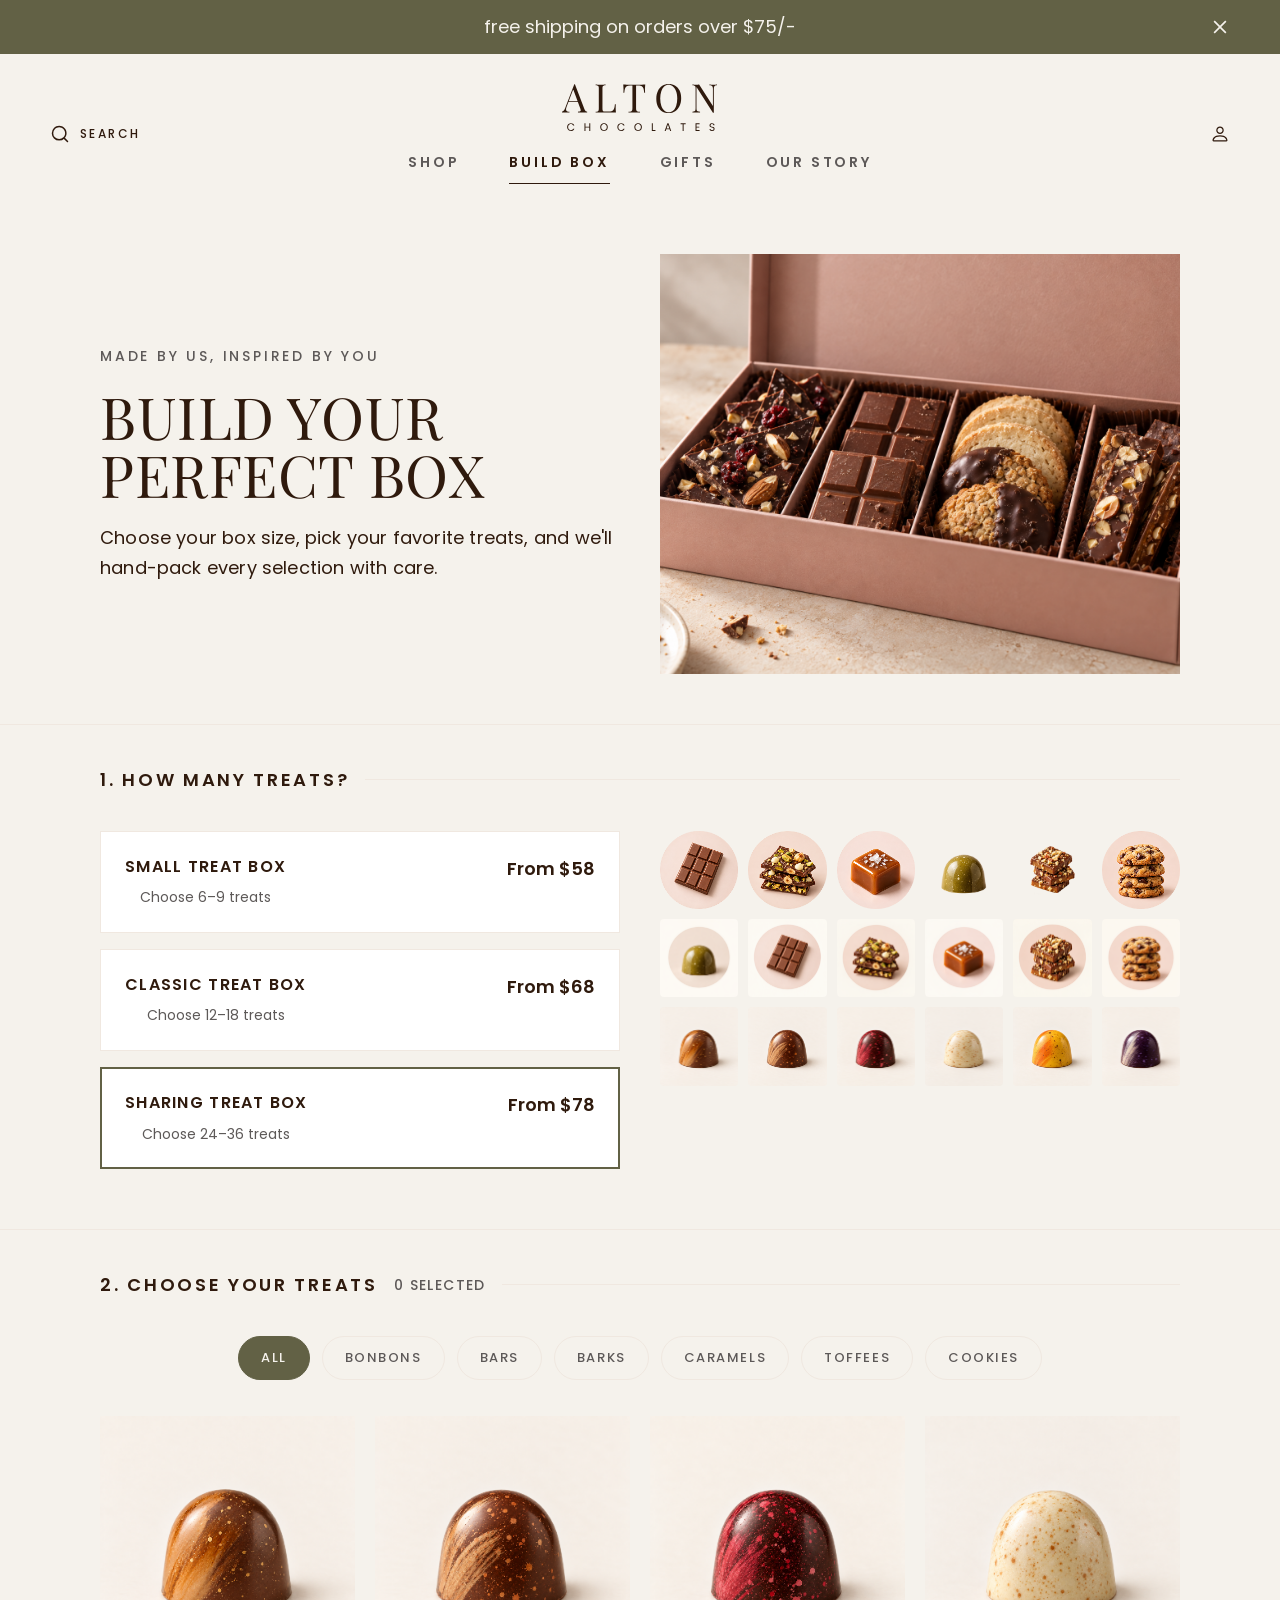
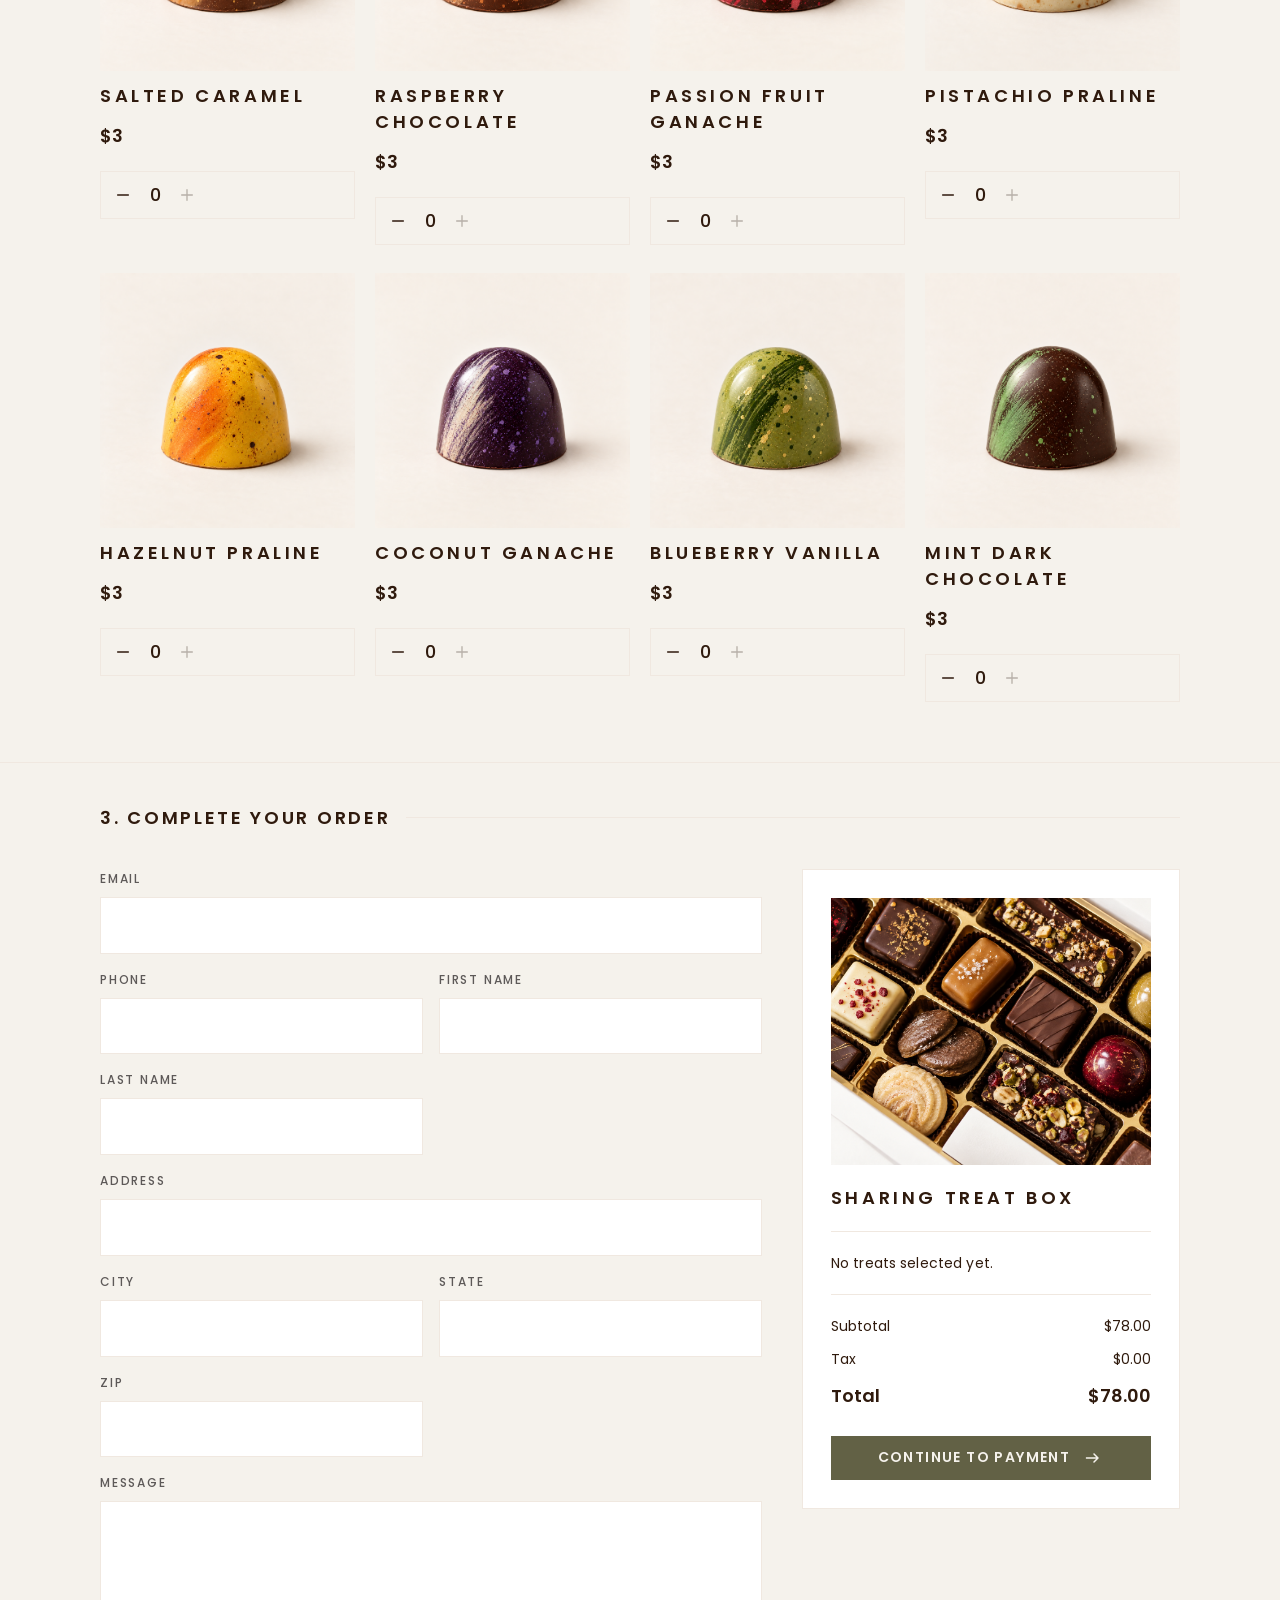
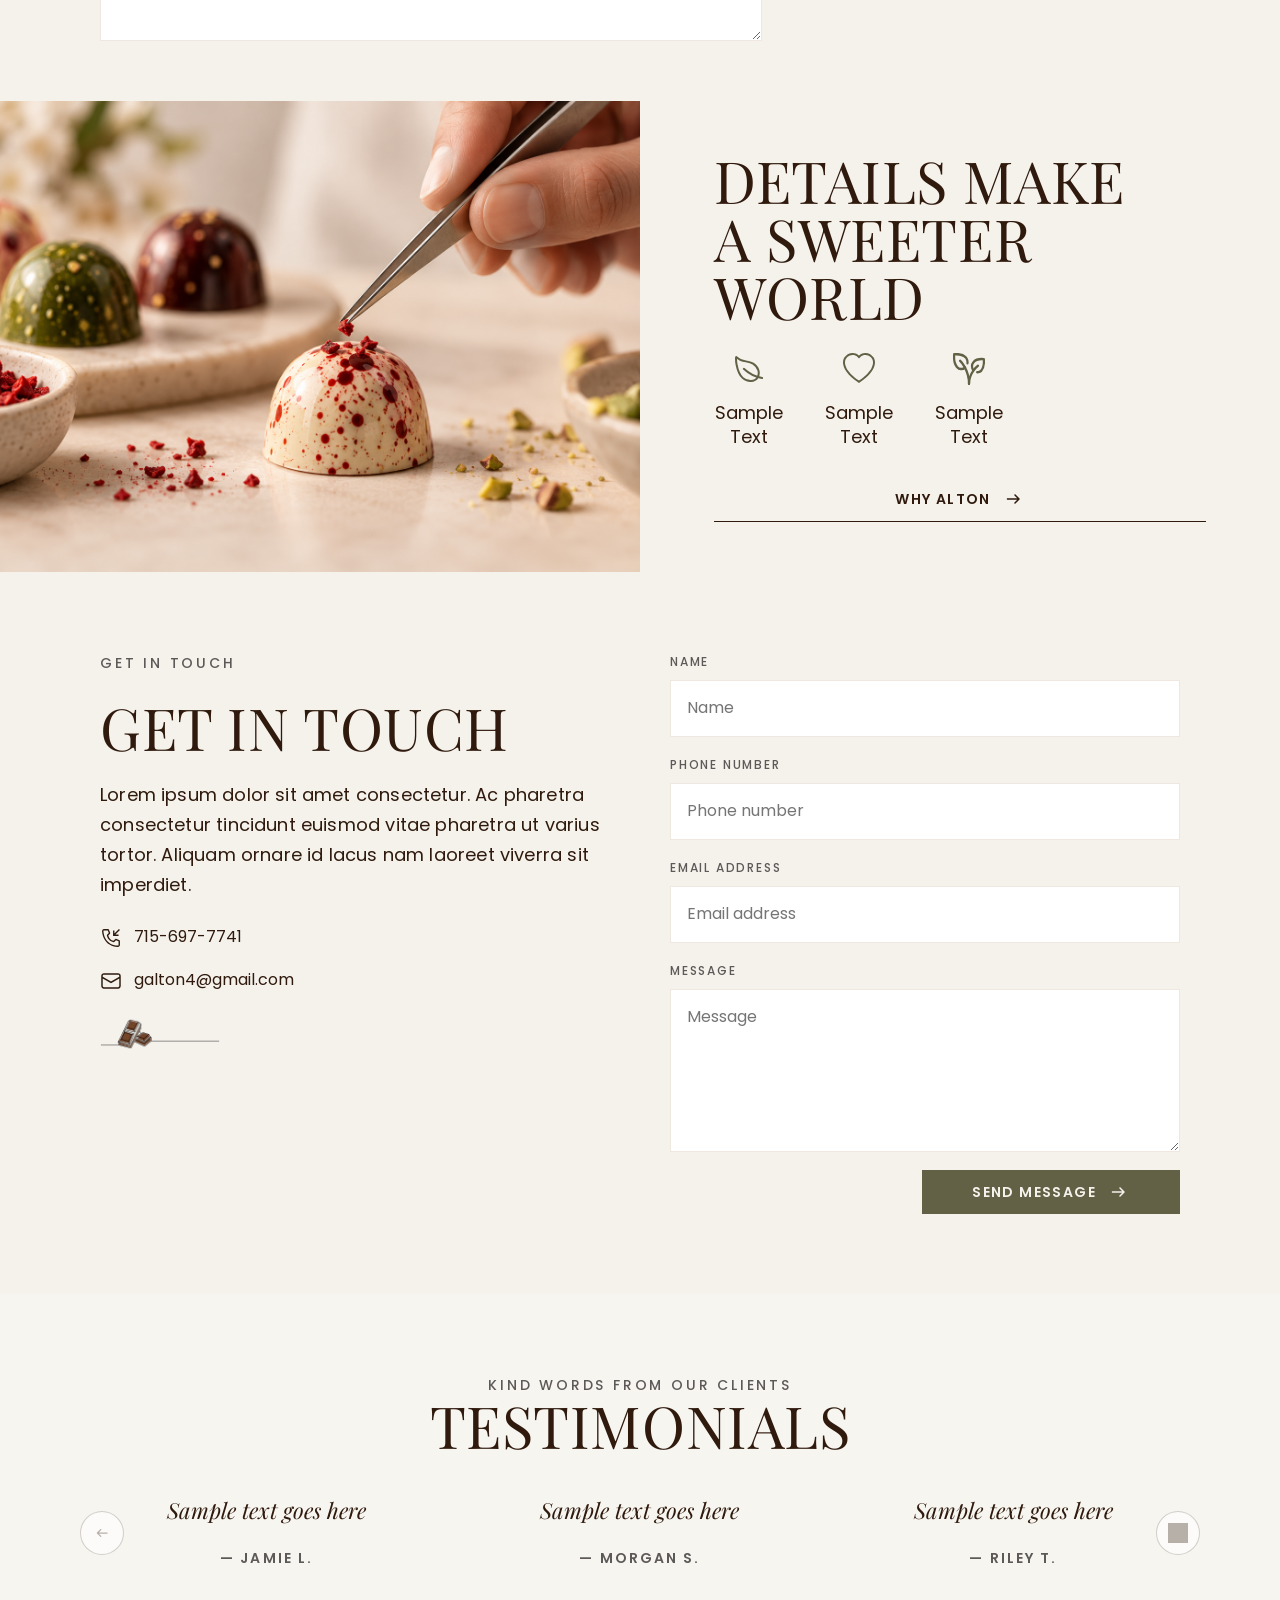
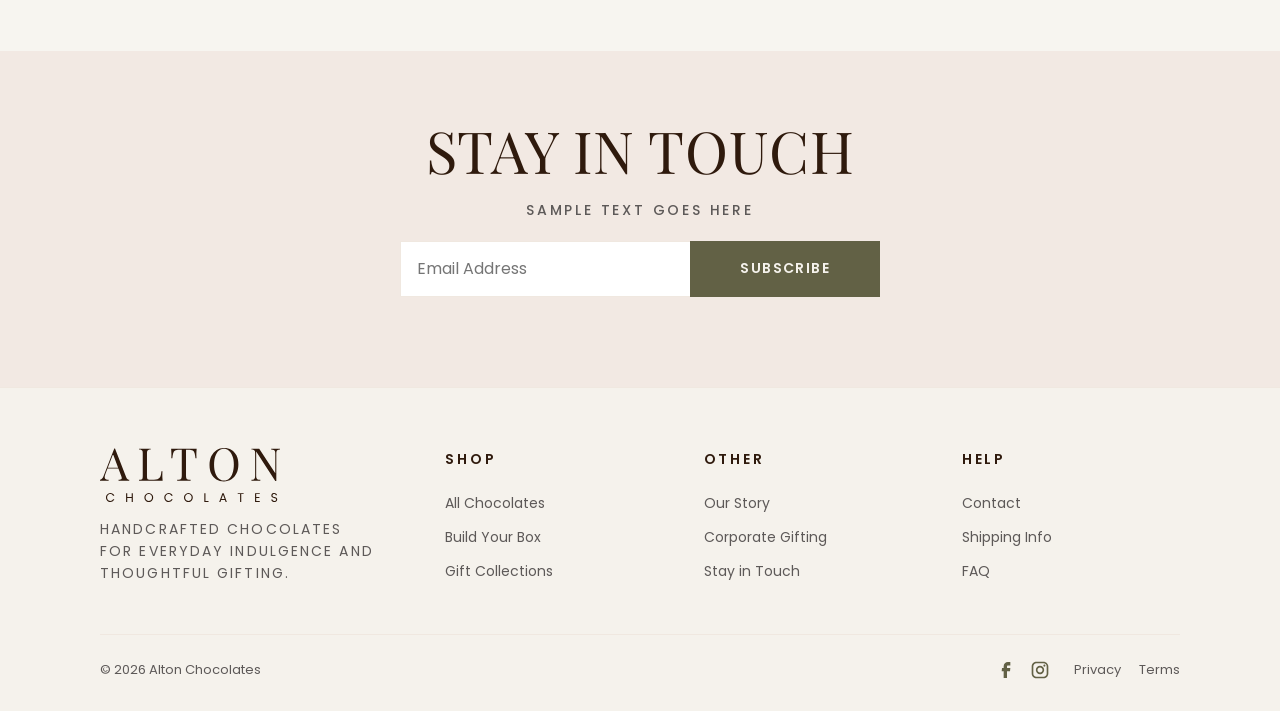
==== commit c2342132: "Make contact and newsletter forms visible and working. Add /contact page, footer Help links, shop Vi" ====
--- a/preview/build-box.html
+++ b/preview/build-box.html
@@ -230,26 +230,56 @@
     </section>
 
     <section class="contact-section" id="contact" aria-labelledby="contact-heading">
-      <div class="contact-section__info">
-        <p class="label">Get in touch</p>
-        <h2 id="contact-heading" class="heading-lg">Get in Touch</h2>
-        <p class="body-lg">Lorem ipsum dolor sit amet consectetur. We'd love to hear from you about custom orders, corporate gifting, or anything else.</p>
-        <div class="contact-details">
-          <a href="tel:+15551234567"><img src="../assets/icons/phone.svg" alt="" width="22" height="22"> (555) 123-4567</a>
-          <a href="mailto:hello@altonchocolates.com"><img src="../assets/icons/email.svg" alt="" width="22" height="22"> hello@altonchocolates.com</a>
-        </div>
-        <img class="contact-section__art" src="../assets/images/chocolate-illustration.png" alt="" width="120" height="80" loading="lazy">
-      </div>
-      <div class="contact-section__form">
-        <form class="alton-form contact-form" action="#" method="post">
-          <div class="form-field"><label for="contact-name">Name</label><input id="contact-name" name="name" type="text" required autocomplete="name"></div>
-          <div class="form-field"><label for="contact-phone">Phone</label><input id="contact-phone" name="phone" type="tel" autocomplete="tel"></div>
-          <div class="form-field"><label for="contact-email">Email</label><input id="contact-email" name="email" type="email" required autocomplete="email"></div>
-          <div class="form-field"><label for="contact-message">Message</label><textarea id="contact-message" name="message" rows="5" required></textarea></div>
-          <div class="form-actions"><button type="submit" class="btn btn--olive">Send Message</button></div>
-        </form>
-      </div>
-    </section>
+  <div class="contact-section__info">
+    <p class="label">Get in touch</p>
+    <h2 id="contact-heading" class="heading-lg">Get in Touch</h2>
+    <p class="body-lg">Lorem ipsum dolor sit amet consectetur. Ac pharetra consectetur tincidunt euismod vitae pharetra ut varius tortor. Aliquam ornare id lacus nam laoreet viverra sit imperdiet.</p>
+    <div class="contact-details">
+      <a href="tel:+17156977741">
+        <img src="../assets/icons/phone.svg" alt="" width="22" height="22">
+        715-697-7741
+      </a>
+      <a href="mailto:galton4@gmail.com">
+        <img src="../assets/icons/email.svg" alt="" width="22" height="22">
+        galton4@gmail.com
+      </a>
+    </div>
+    <img class="contact-section__art" src="../assets/images/chocolate-illustration.png" alt="" width="120" height="80" loading="lazy">
+  </div>
+
+  <div class="contact-section__form">
+    <form class="alton-form contact-form" data-alton-form="contact" action="mailto:galton4@gmail.com" method="post" enctype="text/plain">
+      <div class="form-field">
+        <label for="contact-name">Name</label>
+        <input id="contact-name" name="name" type="text" required autocomplete="name" placeholder="Name">
+      </div>
+      <div class="form-field">
+        <label for="contact-phone">Phone Number</label>
+        <input id="contact-phone" name="phone" type="tel" autocomplete="tel" placeholder="Phone number">
+      </div>
+      <div class="form-field form-field--full">
+        <label for="contact-email">Email Address</label>
+        <input id="contact-email" name="email" type="email" required autocomplete="email" placeholder="Email address">
+      </div>
+      <div class="form-field form-field--full">
+        <label for="contact-message">Message</label>
+        <textarea id="contact-message" name="message" rows="5" required placeholder="Message"></textarea>
+      </div>
+      <div class="form-actions">
+        <button type="submit" class="btn btn--olive">
+          Send Message
+          <img src="../assets/icons/arrow-right.svg" alt="" width="24" height="24">
+        </button>
+      </div>
+      <p class="form-status" data-form-status hidden role="status" aria-live="polite"></p>
+    </form>
+
+    <div class="sqs-form-slot" data-sqs-form-slot>
+      
+    </div>
+  </div>
+</section>
+
 
     <section class="testimonials" aria-labelledby="testimonials-heading" data-testimonials>
       <p class="label">Kind words from our clients</p>
@@ -264,16 +294,23 @@
     </section>
 
     <section class="newsletter" id="newsletter" aria-labelledby="newsletter-heading">
-      <div class="newsletter__inner">
-        <h2 id="newsletter-heading" class="heading-lg">Stay in Touch</h2>
-        <p class="label">Subscribe for seasonal releases, gift guides, and sweet news.</p>
-        <form class="newsletter-form" action="#" method="post">
-          <label for="newsletter-email" class="sr-only">Email address</label>
-          <input id="newsletter-email" name="email" type="email" placeholder="Your email" required autocomplete="email">
-          <button type="submit" class="btn btn--terracotta">Subscribe</button>
-        </form>
-      </div>
-    </section>
+  <div class="newsletter__inner">
+    <h2 id="newsletter-heading" class="heading-lg">Stay in Touch</h2>
+    <p class="label">Sample text goes here</p>
+
+    <form class="newsletter-form" data-alton-form="newsletter" action="mailto:galton4@gmail.com" method="post" enctype="text/plain">
+      <label for="newsletter-email" class="sr-only">Email Address</label>
+      <input id="newsletter-email" name="email" type="email" placeholder="Email Address" required autocomplete="email">
+      <button type="submit" class="btn btn--olive">Subscribe</button>
+      <p class="form-status" data-form-status hidden role="status" aria-live="polite"></p>
+    </form>
+
+    <div class="sqs-form-slot newsletter-form-wrap" data-sqs-form-slot>
+      <squarespace:block-field id="newsletterForm" columns="12" label="Optional: replace fallback with Squarespace Newsletter / Form Block" />
+    </div>
+  </div>
+</section>
+
 
   </main>
 
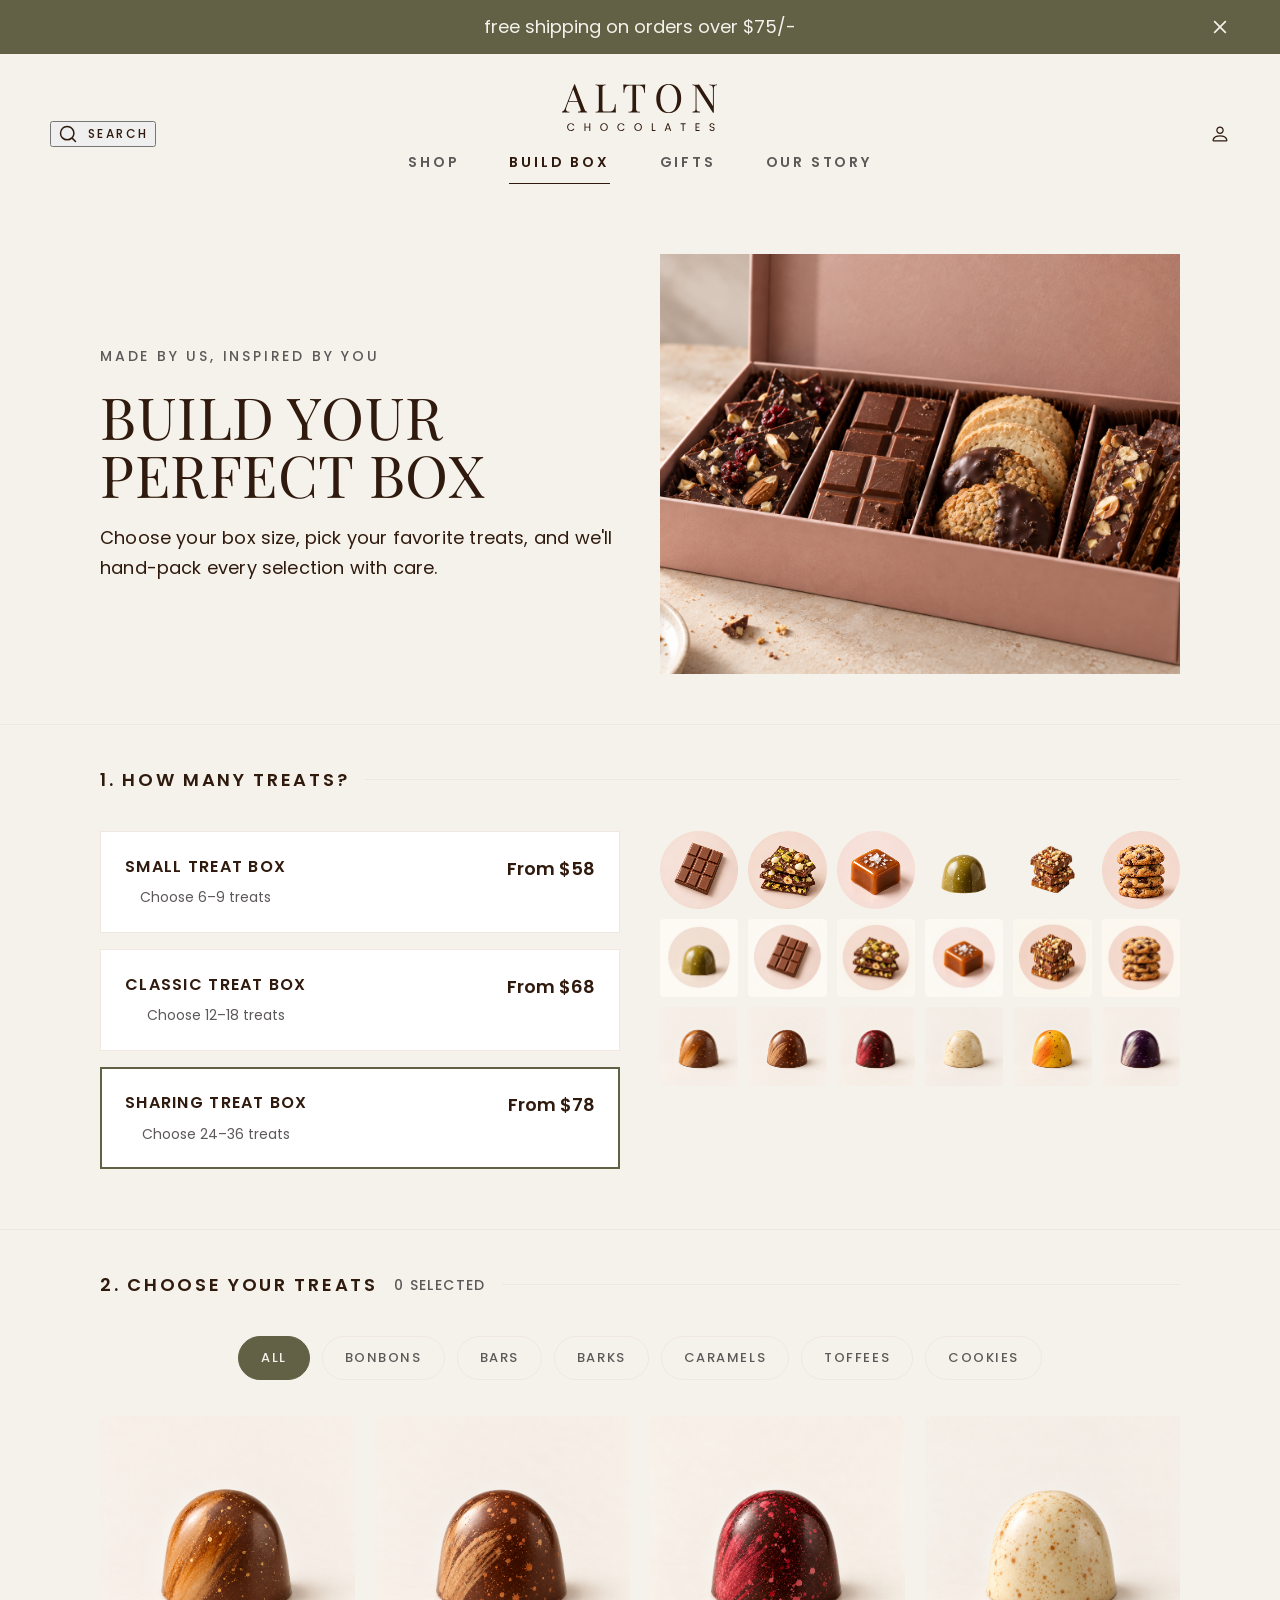
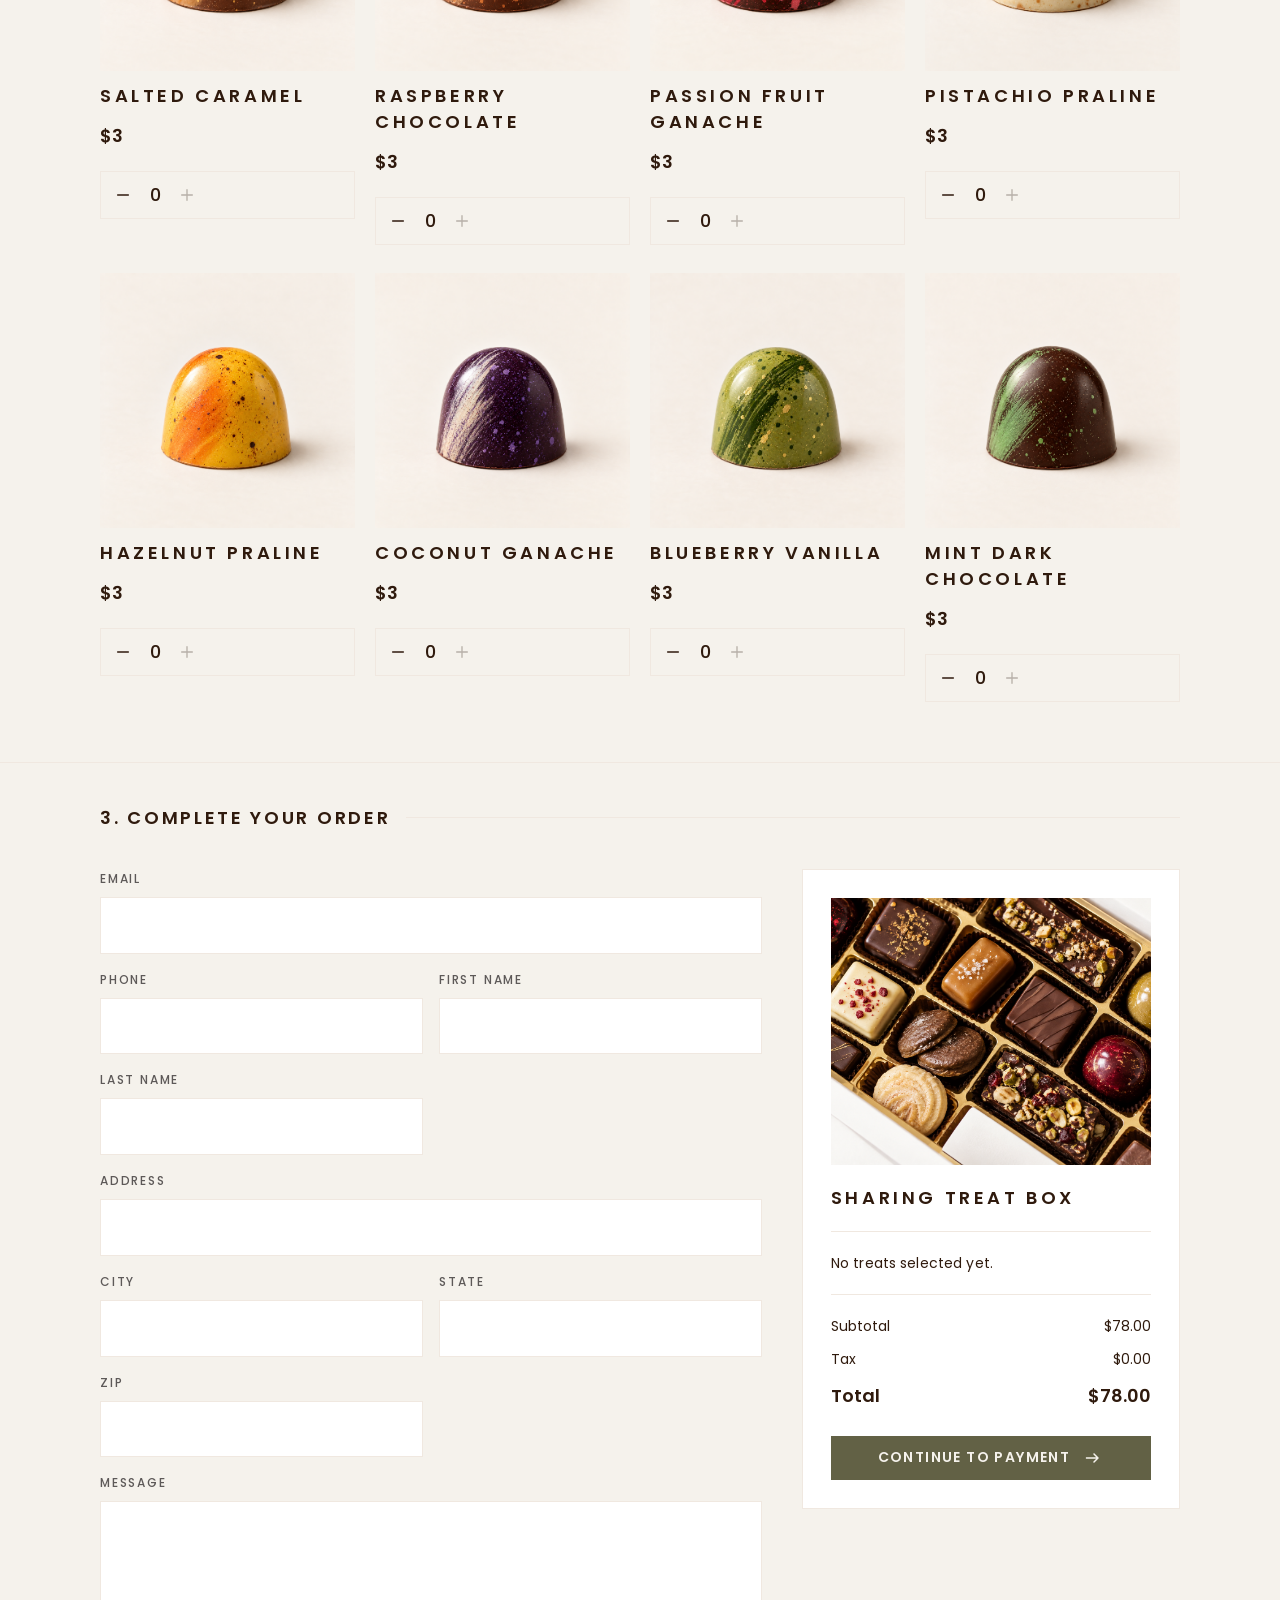
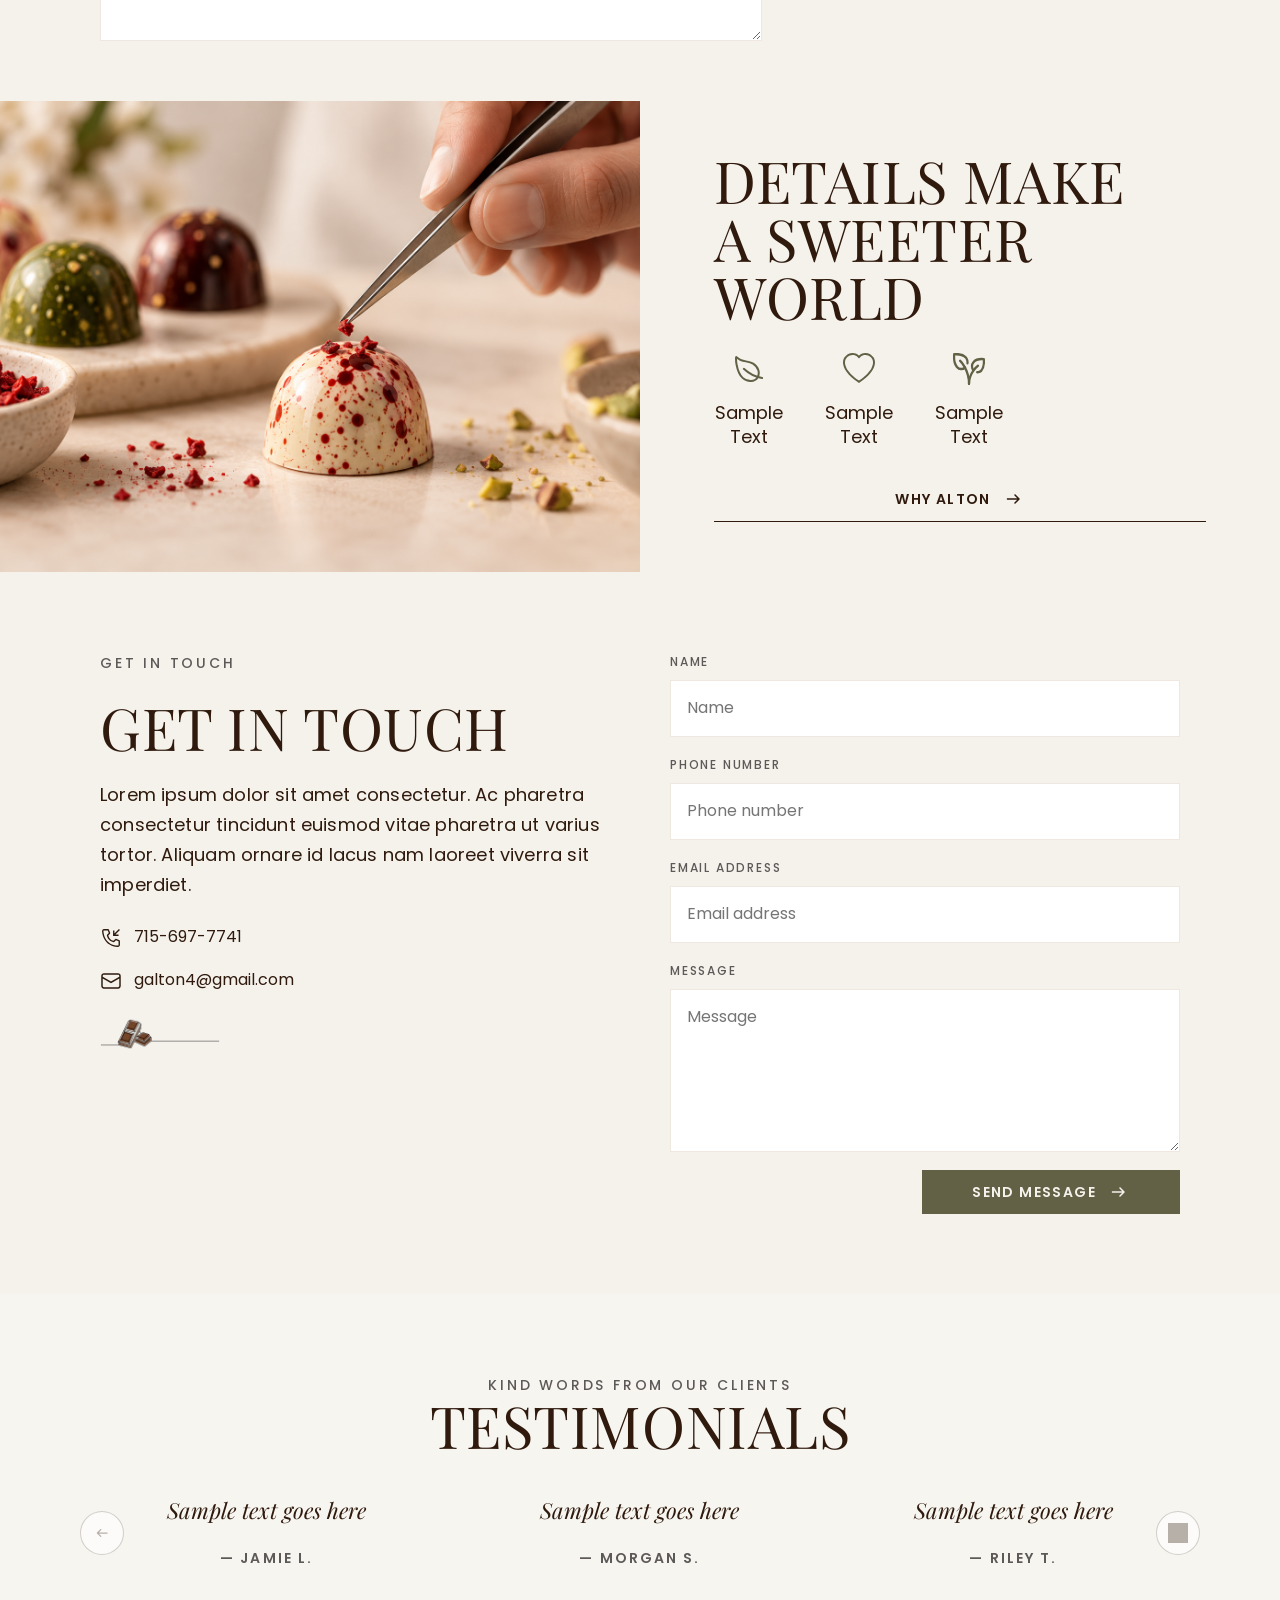
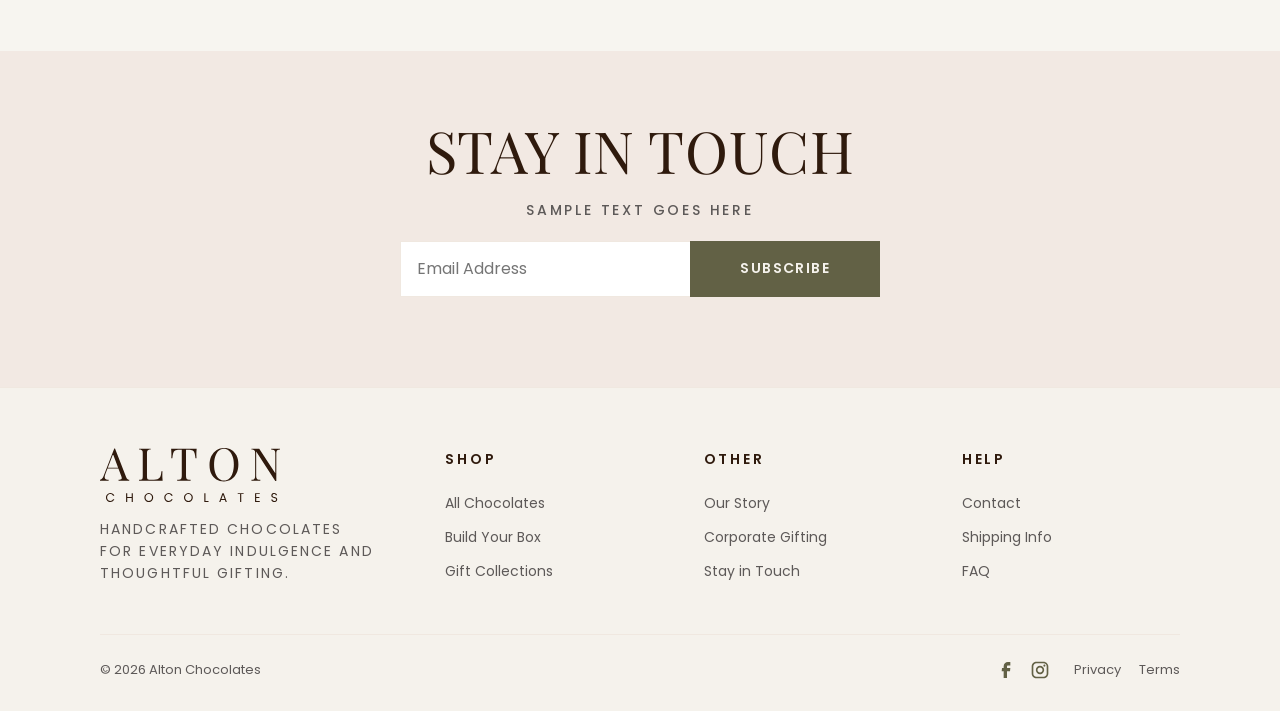
==== commit ad2b3e73: "Fix site search with overlay and working product catalog results. Header Search opens a branded pane" ====
--- a/preview/build-box.html
+++ b/preview/build-box.html
@@ -18,9 +18,10 @@
 
   <header class="site-header" data-site-header>
     <div class="site-header__inner">
-      <a class="site-header__search" href="#" aria-label="Search">
-        <img src="../assets/icons/search.svg" alt="" width="20" height="20"><span>Search</span>
-      </a>
+      <button type="button" class="site-header__search" data-search-open aria-label="Open search" aria-expanded="false" aria-controls="alton-search">
+        <img src="../assets/icons/search.svg" alt="" width="20" height="20">
+        <span>Search</span>
+      </button>
       <div class="site-header__brand">
         <a class="site-header__logo" href="index.html" aria-label="Alton Chocolates">
           <img src="../assets/icons/logo.svg" alt="Alton Chocolates" width="155" height="47">
@@ -41,6 +42,27 @@
       <a href="shop.html">Shop</a><a href="build-box.html">Build Box</a><a href="gifts.html">Gifts</a><a href="our-story.html">Our Story</a>
     </nav>
   </header>
+
+    <div class="alton-search" id="alton-search" data-search-panel hidden>
+      <div class="alton-search__backdrop" data-search-close tabindex="-1" aria-hidden="true"></div>
+      <div class="alton-search__panel" role="dialog" aria-modal="true" aria-labelledby="alton-search-title">
+        <div class="alton-search__top">
+          <h2 id="alton-search-title" class="heading-lg">Search</h2>
+          <button type="button" class="alton-search__close" data-search-close aria-label="Close search">
+            <img src="../assets/icons/cancel.svg" alt="" width="20" height="20">
+          </button>
+        </div>
+        <form class="alton-search__form" data-search-form action="search.html" method="get" role="search">
+          <label class="sr-only" for="alton-search-input">Search chocolates</label>
+          <input id="alton-search-input" class="alton-search__input" data-search-input type="search" name="q" placeholder="Search bonbons, gifts, pages..." autocomplete="off">
+          <button type="submit" class="btn btn--terracotta">Search</button>
+        </form>
+        <p class="alton-search__hint label" data-search-hint>Try bonbon, caramel, gift, or story</p>
+        <div class="alton-search__results" data-search-results aria-live="polite"></div>
+        <p class="alton-search__empty body-lg" data-search-empty hidden>No matches. Browse the <a href="shop.html">Shop</a> or <a href="gifts.html">Gifts</a>.</p>
+      </div>
+    </div>
+
 
   <main class="alton-main">
 
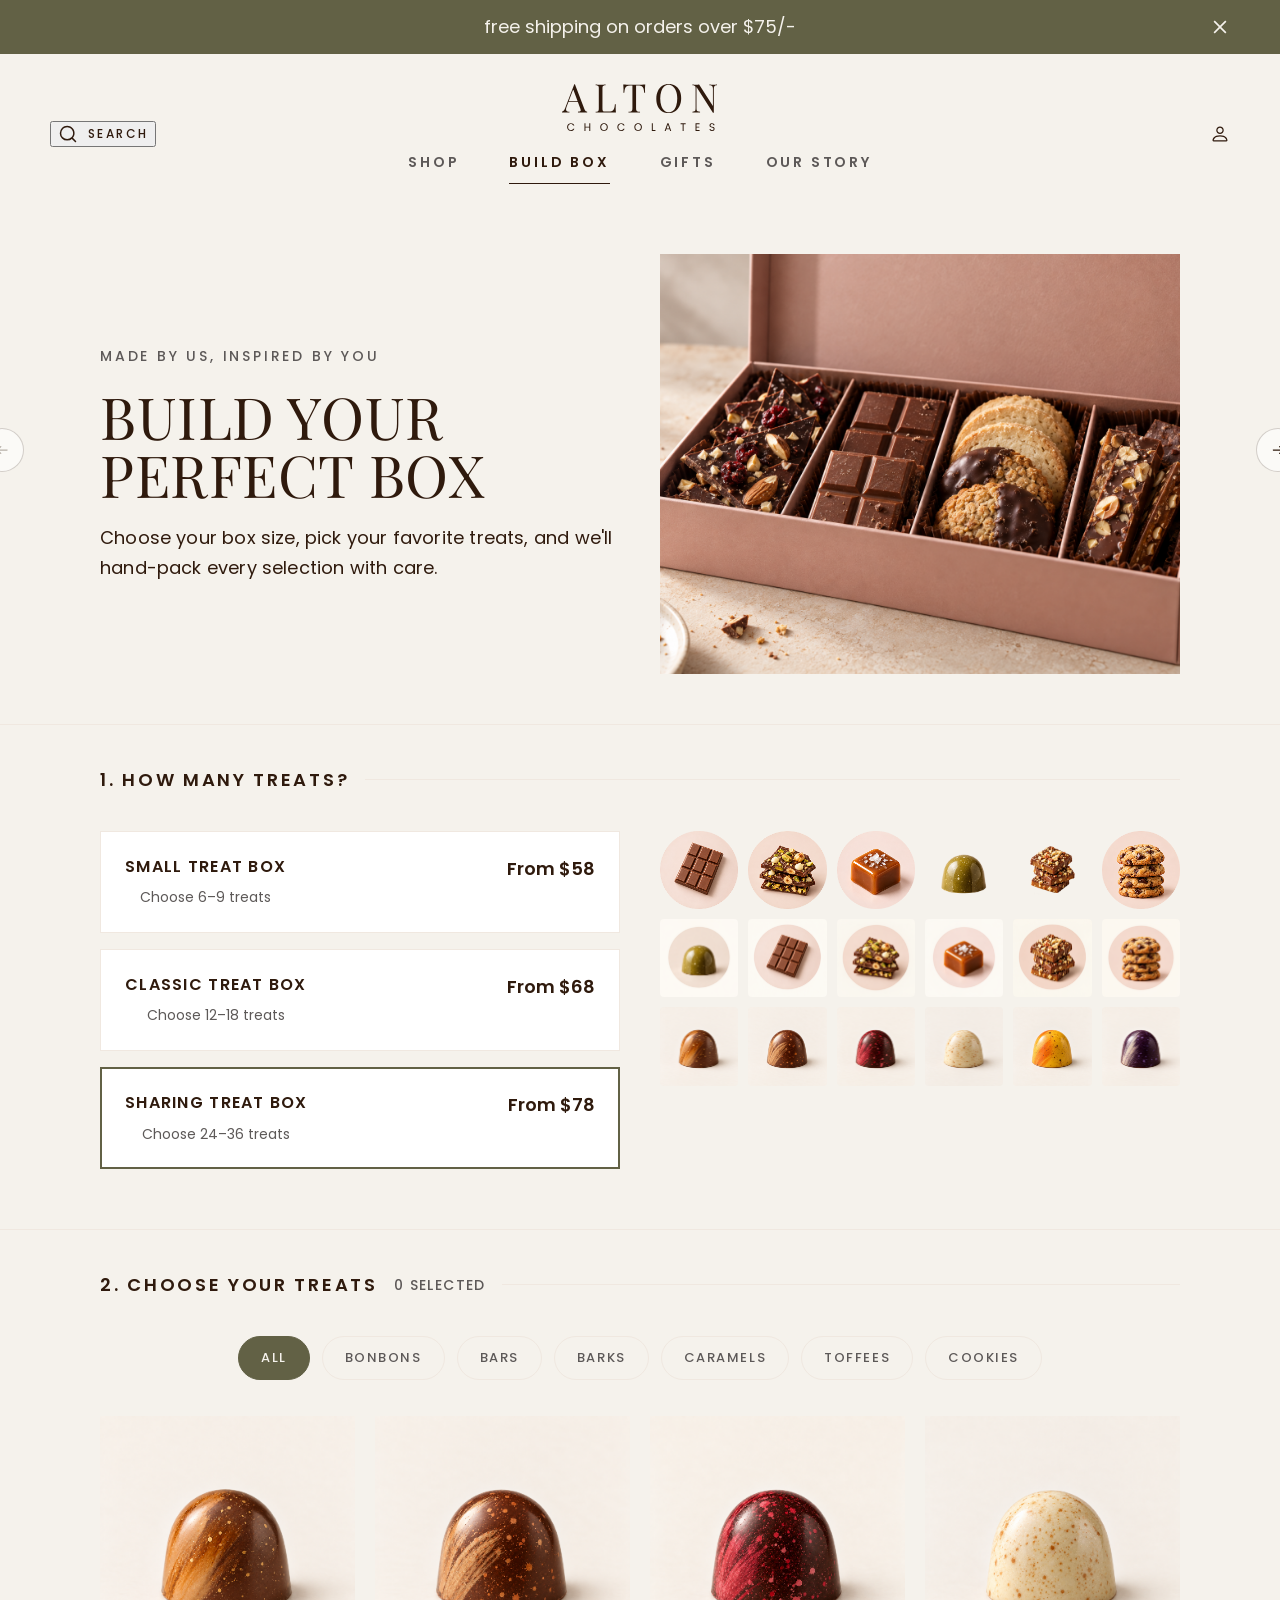
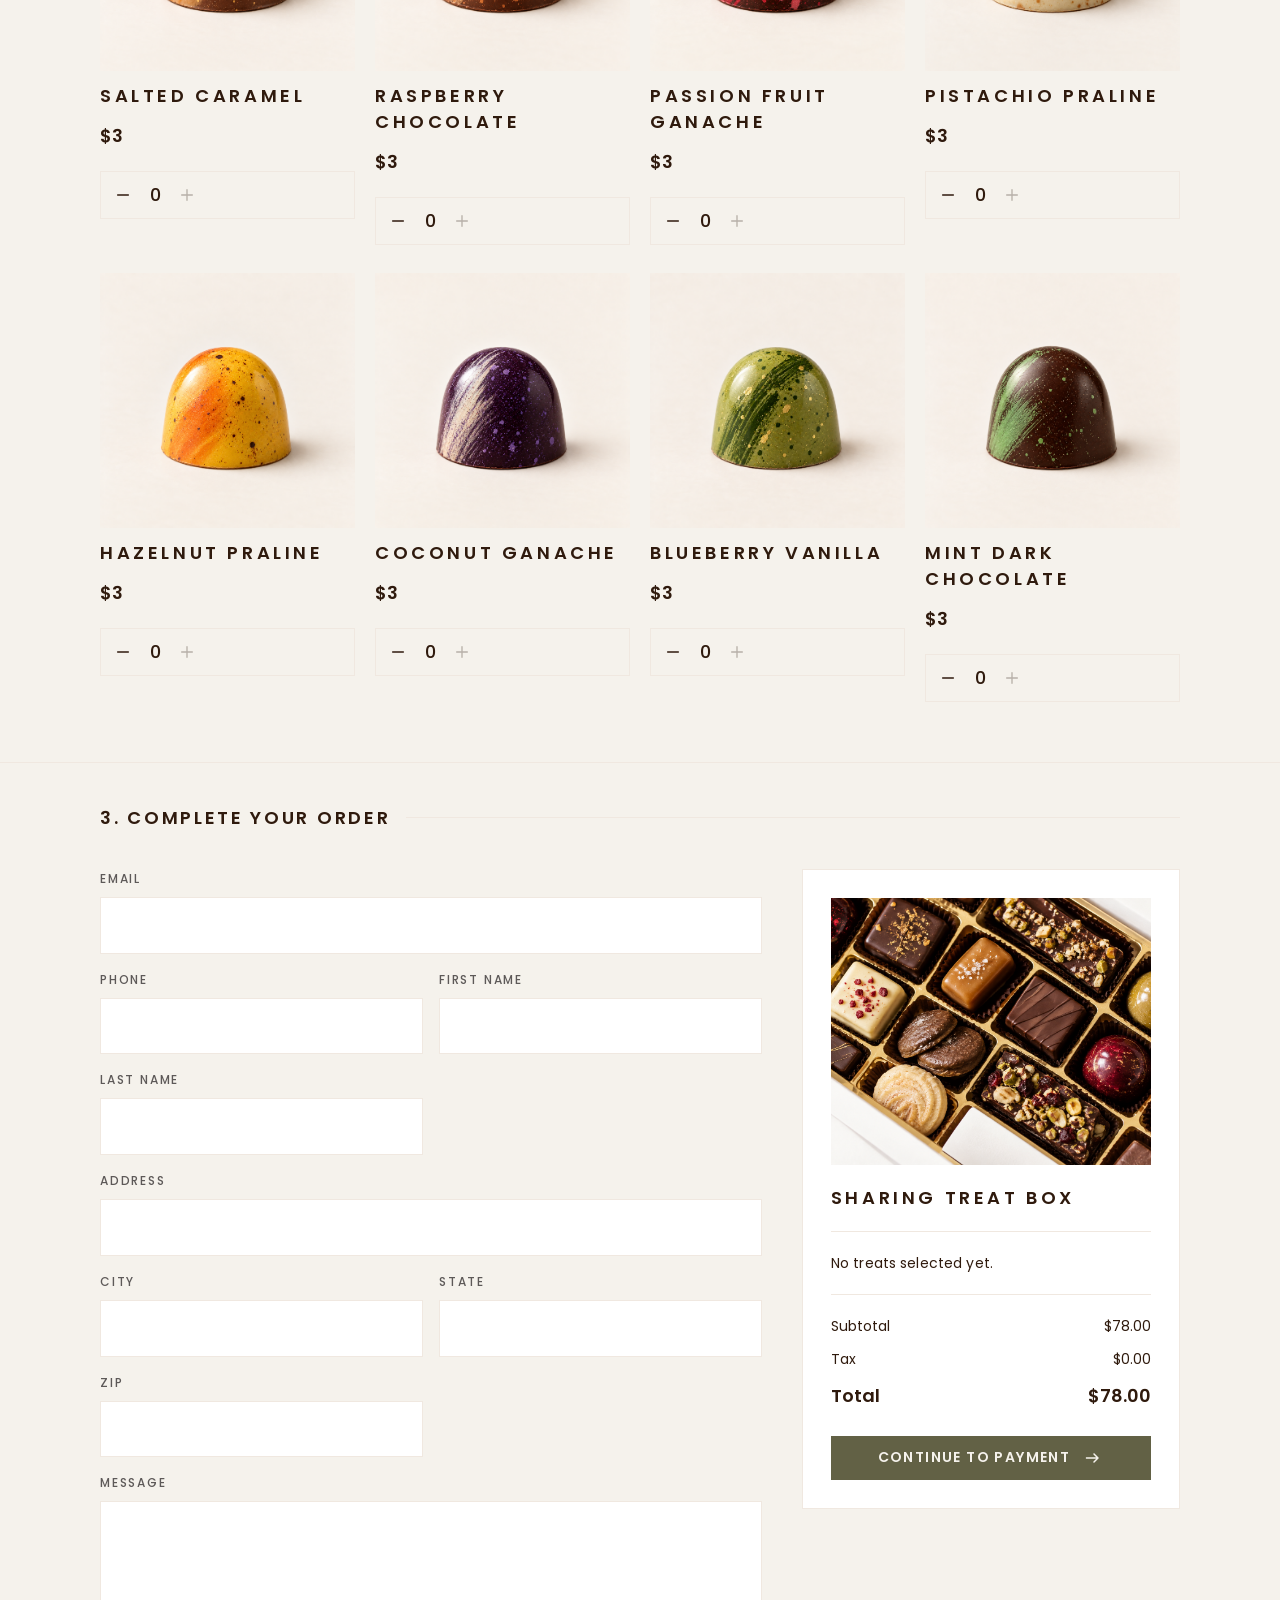
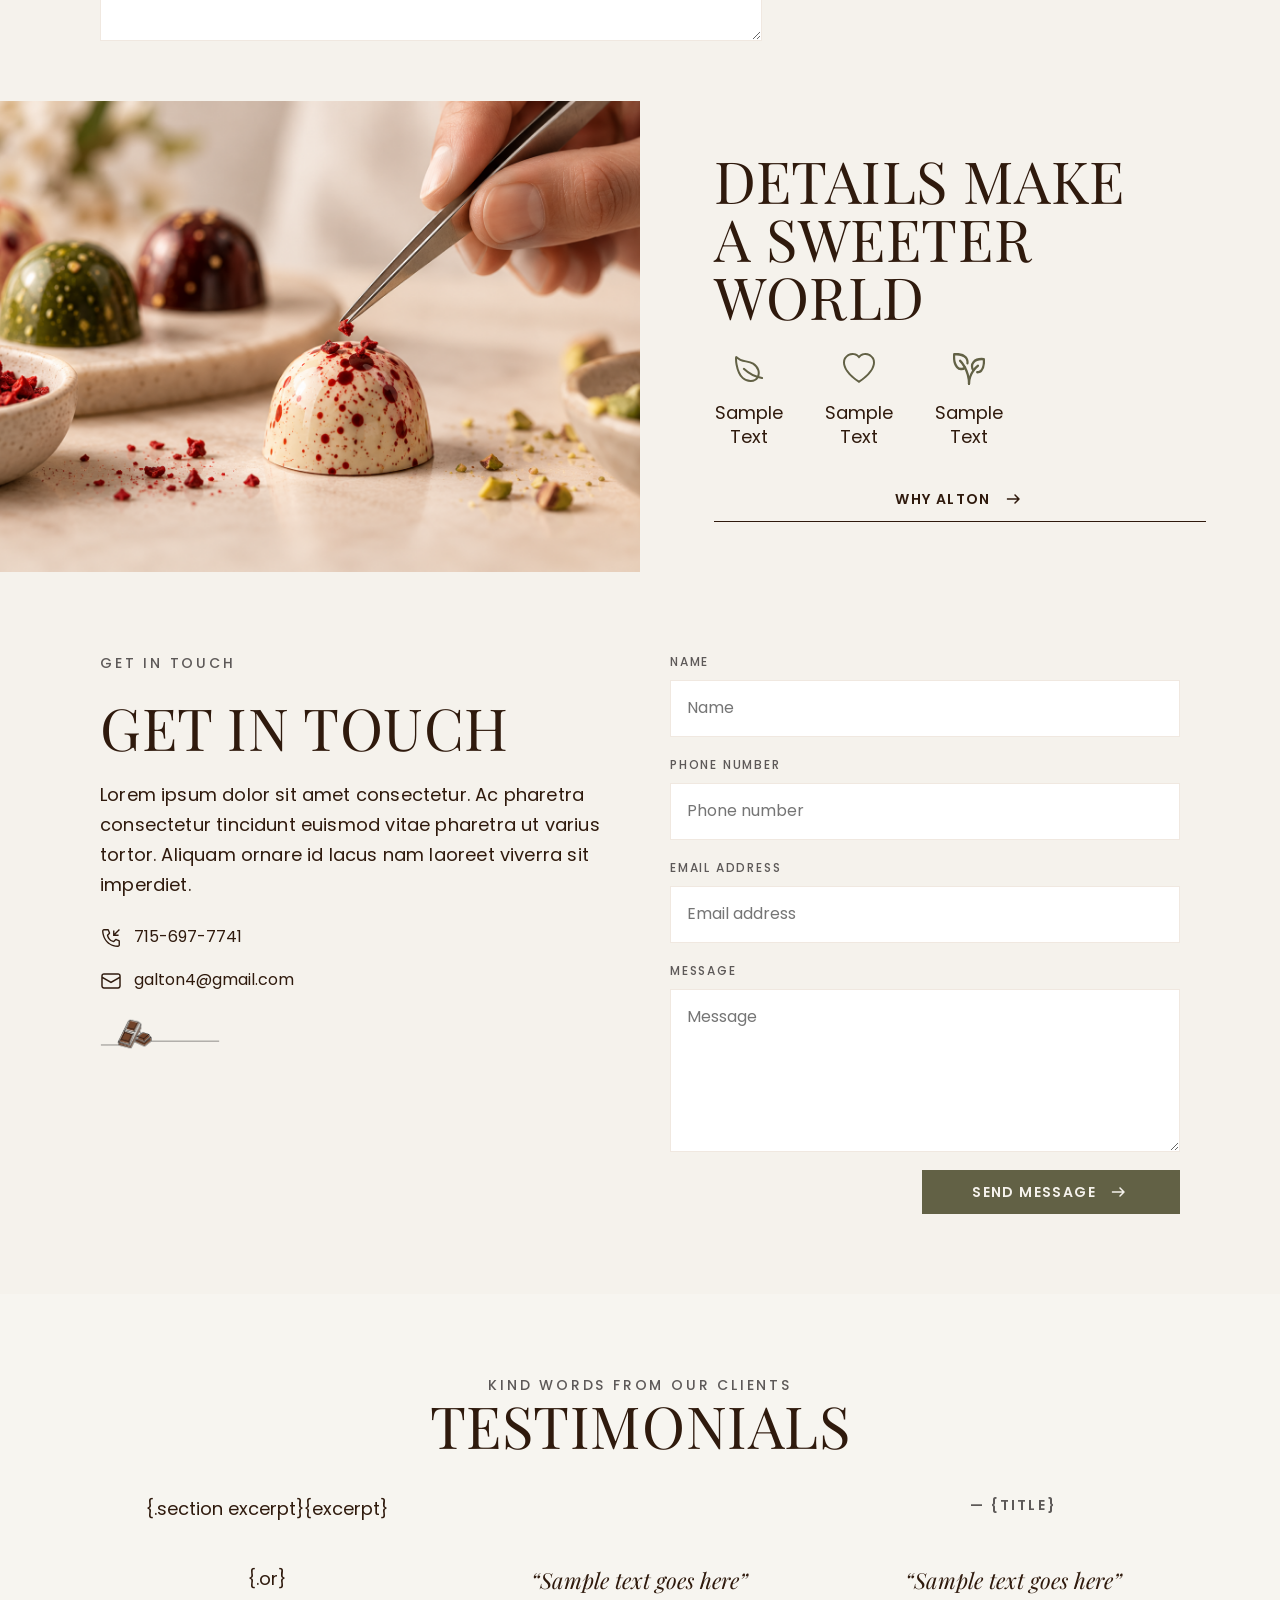
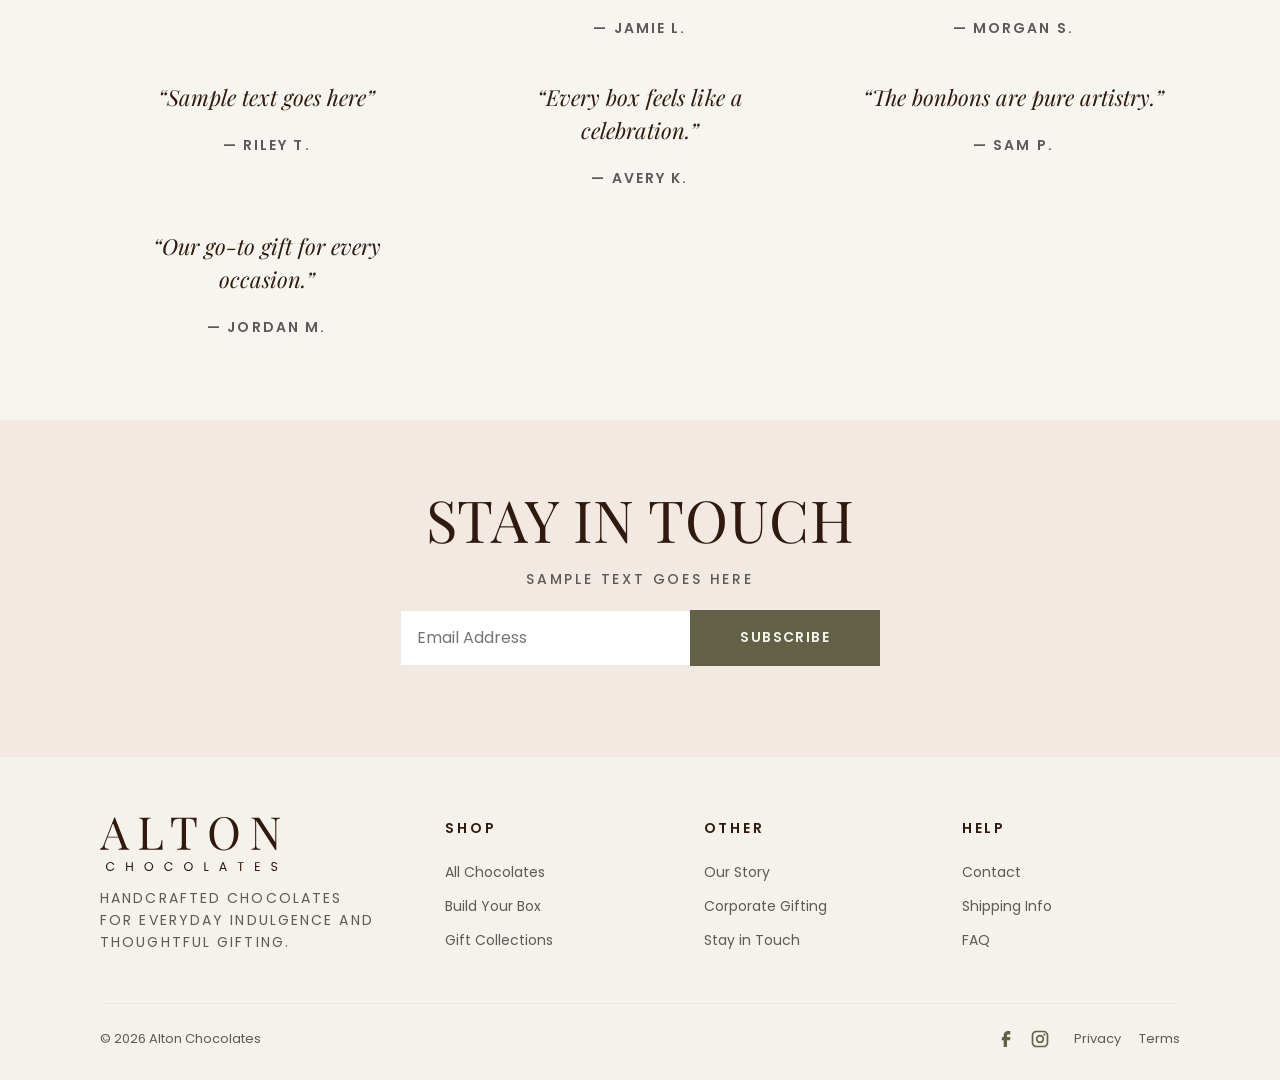
==== commit 98e3eed3: "Fix testimonials slider with working carousel arrows. Rebuild track as a transform-based slider with" ====
--- a/preview/build-box.html
+++ b/preview/build-box.html
@@ -304,16 +304,57 @@
 
 
     <section class="testimonials" aria-labelledby="testimonials-heading" data-testimonials>
-      <p class="label">Kind words from our clients</p>
-      <h2 id="testimonials-heading" class="heading-lg">Testimonials</h2>
+  <p class="label">Kind words from our clients</p>
+  <h2 id="testimonials-heading" class="heading-lg">Testimonials</h2>
+
+  <div class="testimonials__slider">
+    <button type="button" class="testimonials__nav testimonials__nav--prev" data-testimonials-prev aria-label="Previous testimonials">
+      <img src="../assets/icons/arrow-left.svg" alt="" width="20" height="20">
+    </button>
+
+    <div class="testimonials__viewport">
       <div class="testimonials__track" data-testimonials-track>
-        <button type="button" class="testimonials__nav testimonials__nav--prev" data-testimonials-prev aria-label="Previous"><img src="../assets/icons/arrow-left.svg" alt="" width="20" height="20"></button>
-        <article class="testimonial-card"><p class="testimonial-card__quote">Sample text goes here</p><p class="testimonial-card__name">— Jamie L.</p></article>
-        <article class="testimonial-card"><p class="testimonial-card__quote">Sample text goes here</p><p class="testimonial-card__name">— Morgan S.</p></article>
-        <article class="testimonial-card"><p class="testimonial-card__quote">Sample text goes here</p><p class="testimonial-card__name">— Riley T.</p></article>
-        <button type="button" class="testimonials__nav testimonials__nav--next" data-testimonials-next aria-label="Next"><img src="../assets/icons/chevron-right.svg" alt="" width="20" height="20"></button>
-      </div>
-    </section>
+        
+                  {.section excerpt}{excerpt}
+                
+              </p>
+              <p class="testimonial-card__name">— {title}</p>
+            </article>
+          
+        {.or}
+          <article class="testimonial-card">
+            <p class="testimonial-card__quote">“Sample text goes here”</p>
+            <p class="testimonial-card__name">— Jamie L.</p>
+          </article>
+          <article class="testimonial-card">
+            <p class="testimonial-card__quote">“Sample text goes here”</p>
+            <p class="testimonial-card__name">— Morgan S.</p>
+          </article>
+          <article class="testimonial-card">
+            <p class="testimonial-card__quote">“Sample text goes here”</p>
+            <p class="testimonial-card__name">— Riley T.</p>
+          </article>
+          <article class="testimonial-card">
+            <p class="testimonial-card__quote">“Every box feels like a celebration.”</p>
+            <p class="testimonial-card__name">— Avery K.</p>
+          </article>
+          <article class="testimonial-card">
+            <p class="testimonial-card__quote">“The bonbons are pure artistry.”</p>
+            <p class="testimonial-card__name">— Sam P.</p>
+          </article>
+          <article class="testimonial-card">
+            <p class="testimonial-card__quote">“Our go-to gift for every occasion.”</p>
+            <p class="testimonial-card__name">— Jordan M.</p>
+          </article>
+        
+      </div>
+    </div>
+
+    <button type="button" class="testimonials__nav testimonials__nav--next" data-testimonials-next aria-label="Next testimonials">
+      <img src="../assets/icons/arrow-right-dark.svg" alt="" width="20" height="20">
+    </button>
+  </div>
+</section>
 
     <section class="newsletter" id="newsletter" aria-labelledby="newsletter-heading">
   <div class="newsletter__inner">
@@ -356,6 +397,22 @@
   </footer>
 
 </div>
-<script src="../scripts/site.js"></script>
+
+  <div class="alton-thanks" id="alton-thanks" data-thanks hidden>
+    <div class="alton-thanks__backdrop" data-thanks-close></div>
+    <div class="alton-thanks__card" role="alertdialog" aria-modal="true" aria-labelledby="alton-thanks-title">
+      <div class="alton-thanks__icon" aria-hidden="true">
+        <svg class="alton-thanks__check" viewBox="0 0 52 52" width="72" height="72">
+          <circle class="alton-thanks__circle" cx="26" cy="26" r="24" fill="none"/>
+          <path class="alton-thanks__tick" fill="none" d="M14.1 27.2l7.1 7.2 16.7-16.8"/>
+        </svg>
+      </div>
+      <h2 id="alton-thanks-title" class="heading-lg">Thank You</h2>
+      <p class="body-lg" data-thanks-message>Your message has been received. We will get back to you soon.</p>
+      <button type="button" class="btn btn--olive" data-thanks-close>Continue</button>
+    </div>
+  </div>
+
+  <script src="../scripts/site.js"></script>
 </body>
 </html>
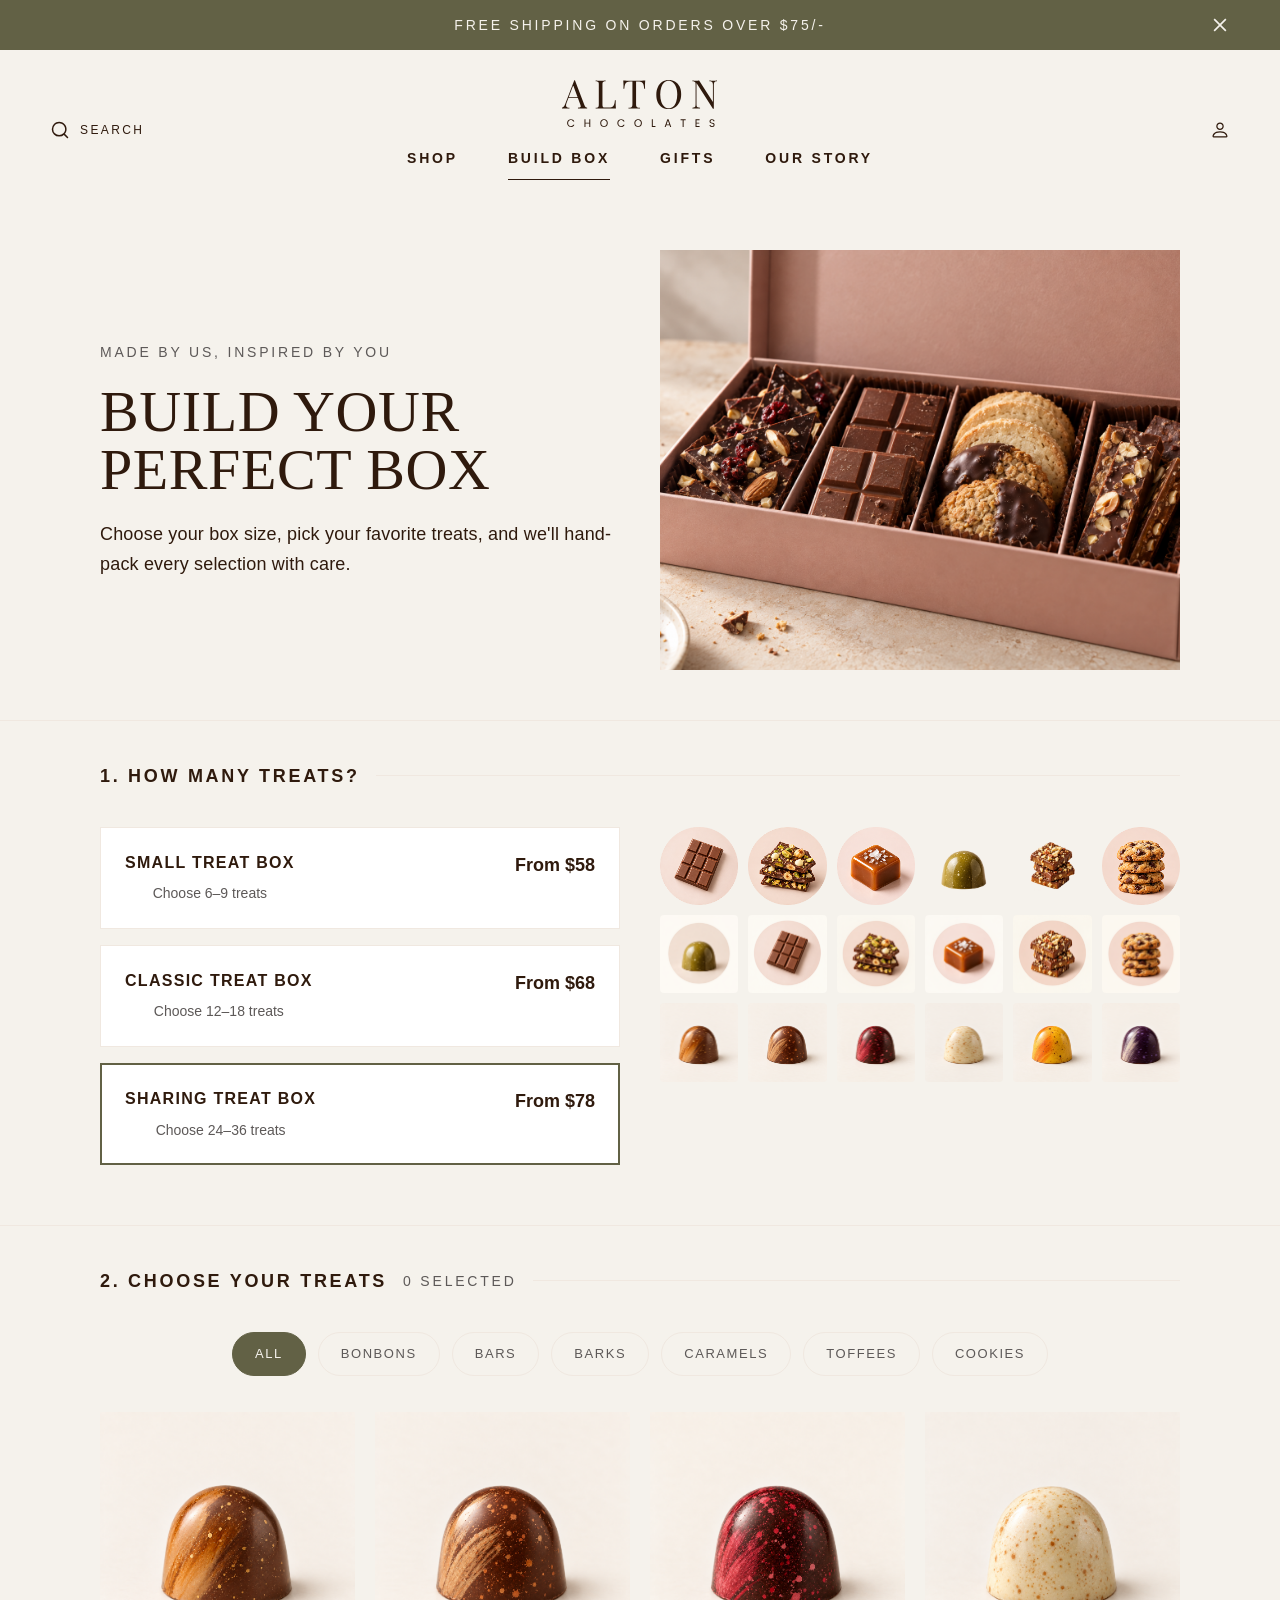
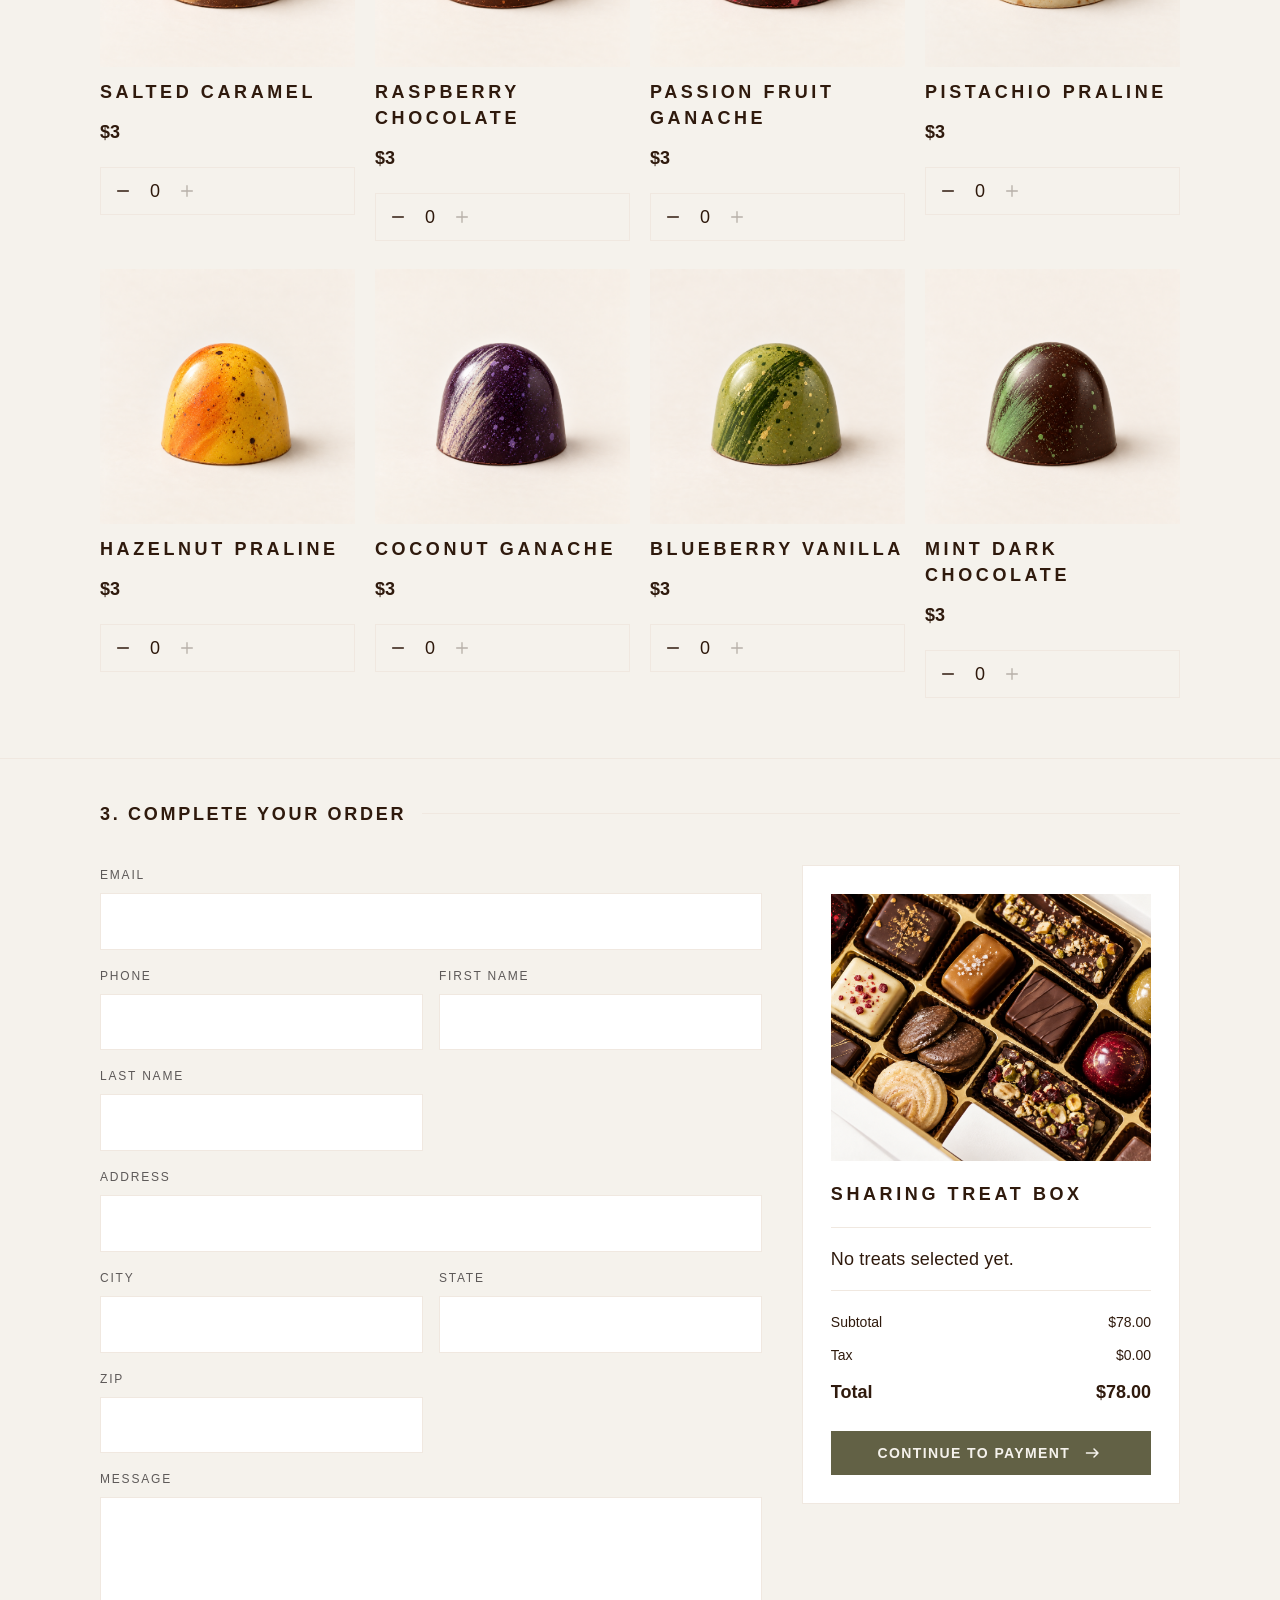
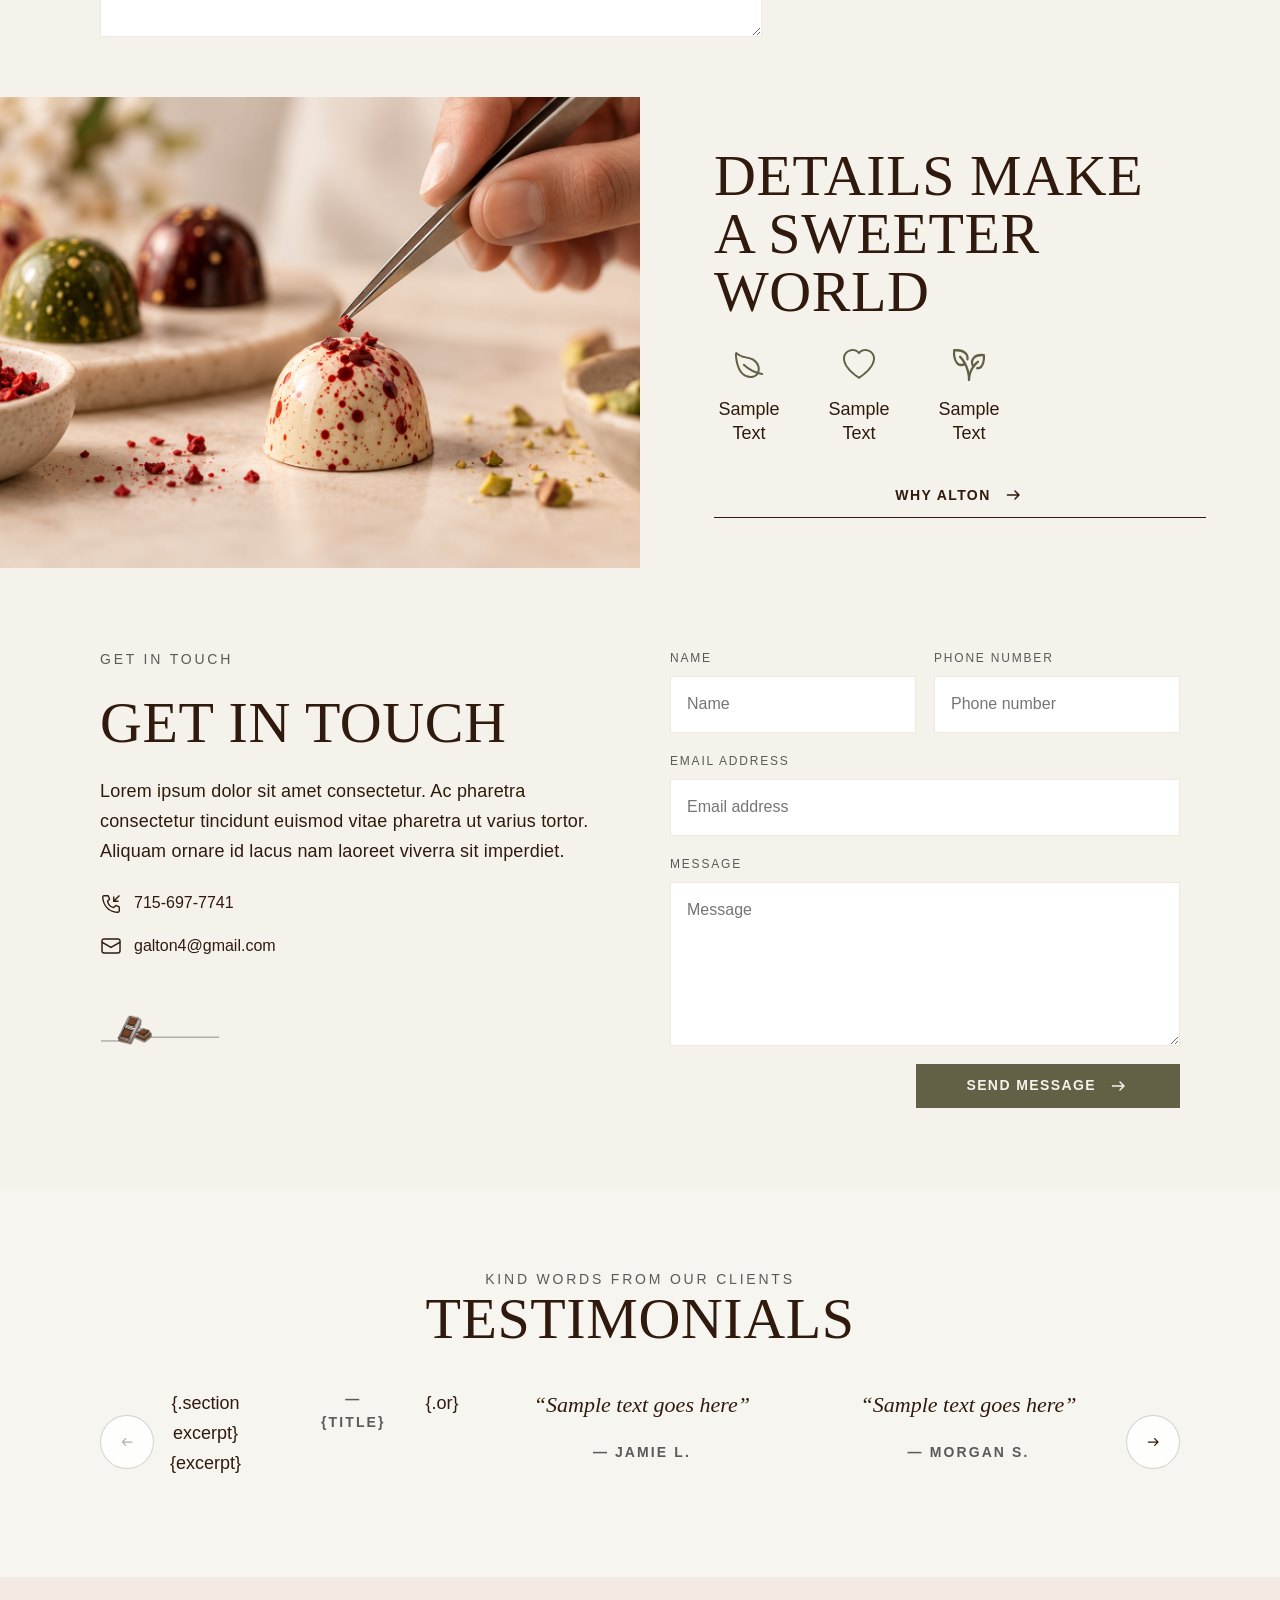
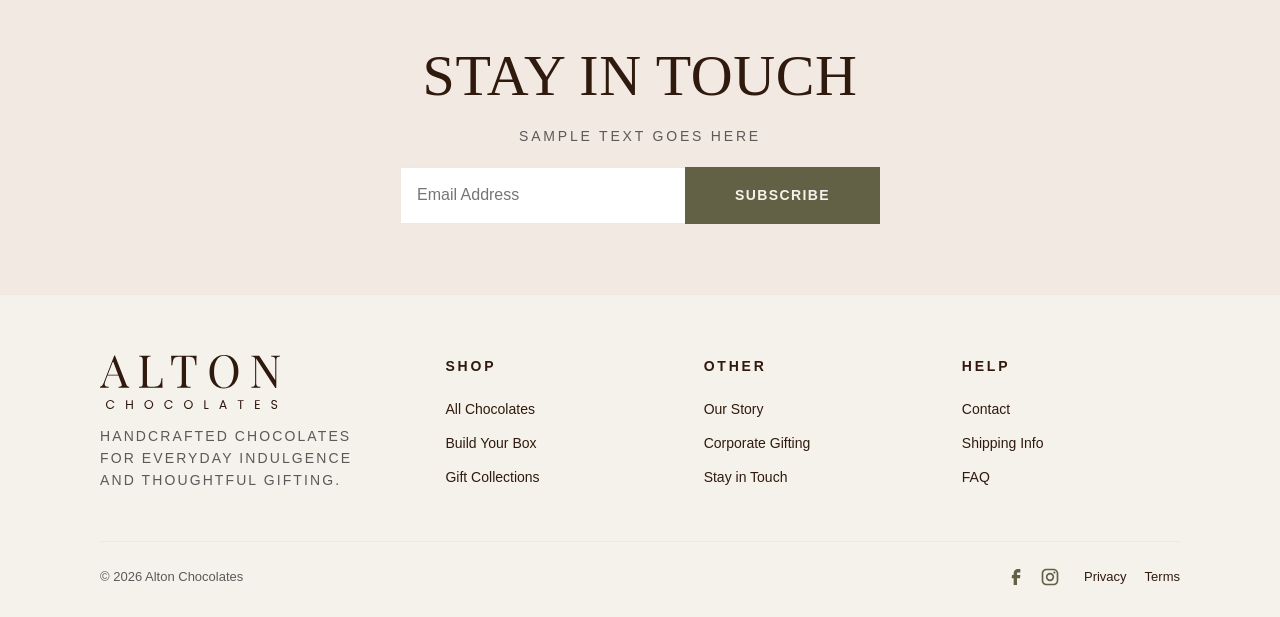
==== commit 6f4ce35e: "Sync search hint text across pages and previews. Co-authored-by: Cursor <cursoragent@cursor.com>" ====
--- a/preview/build-box.html
+++ b/preview/build-box.html
@@ -57,7 +57,7 @@
           <input id="alton-search-input" class="alton-search__input" data-search-input type="search" name="q" placeholder="Search bonbons, gifts, pages..." autocomplete="off">
           <button type="submit" class="btn btn--terracotta">Search</button>
         </form>
-        <p class="alton-search__hint label" data-search-hint>Try bonbon, caramel, gift, or story</p>
+        <p class="alton-search__hint label" data-search-hint>Search you quiery with space</p>
         <div class="alton-search__results" data-search-results aria-live="polite"></div>
         <p class="alton-search__empty body-lg" data-search-empty hidden>No matches. Browse the <a href="shop.html">Shop</a> or <a href="gifts.html">Gifts</a>.</p>
       </div>
--- a/preview/site.css
+++ b/preview/site.css
@@ -1,35 +1,135 @@
-﻿@import url('https://fonts.googleapis.com/css2?family=Playfair+Display:ital,wght@0,400;0,500;0,600;0,700;1,400&family=Poppins:wght@400;500;600;700&display=swap');
-
-/* variables.less */
-:root {
-  --color-bg: #F5F2EC;
-  --color-bg-alt: #B7B0A8;
-  --color-primary: #2F1A0D;
-  --color-secondary: #626145;
-  --color-blush: #ECD7D0;
-  --color-muted: #5D5958;
-  --color-border: #F0E8E0;
-  --color-btn-terracotta: #A9705E;
-  --color-white: #FFFFFF;
-  --color-star: #C4A35A;
-
-  --font-serif: "Playfair Display", Georgia, "Times New Roman", serif;
-  --font-sans: "Poppins", "Helvetica Neue", Arial, sans-serif;
-
-  --container: 1240px;
-  --page-pad: 100px;
-  --section-gap: 50px;
-  --header-height: 139px;
-  --announcement-height: 50px;
-
-  --tracking-label: 0.2em;
-  --tracking-nav: 0.2em;
-  --tracking-btn: 0.1em;
-
-  --transition: 0.25s ease;
-}
-
-/* base.less */
+﻿/* Figma match critical */
+html,body{margin:0!important;padding:0!important;background:#F5F2EC!important;color:#2F1A0D!important;font-family:"Poppins","Helvetica Neue",Arial,sans-serif!important}
+.alton-site a,.alton-site a:link,.alton-site a:visited{color:inherit!important;text-decoration:none!important}
+.announcement-bar{background:#626145!important;color:#F5F2EC!important;min-height:50px!important;display:flex!important;align-items:center!important;justify-content:center!important;position:relative!important;padding:12px 48px!important;text-align:center!important;width:100%!important}
+.announcement-bar__fallback,.announcement-bar p{margin:0!important;font-family:"Poppins",sans-serif!important;font-weight:500!important;font-size:14px!important;line-height:22px!important;letter-spacing:.2em!important;text-transform:uppercase!important;color:#F5F2EC!important}
+.announcement-bar__close{position:absolute!important;right:50px!important;top:50%!important;transform:translateY(-50%)!important;background:transparent!important;border:0!important;width:20px!important;height:20px!important;padding:0!important;cursor:pointer!important;display:flex!important;align-items:center!important;justify-content:center!important}
+.announcement-bar__close img{width:20px!important;height:20px!important;display:block!important}
+.site-header{background:#F5F2EC!important;padding:30px 50px 20px!important;position:relative!important;z-index:100!important;width:100%!important}
+.site-header__inner{display:grid!important;grid-template-columns:1fr auto 1fr!important;align-items:center!important;gap:20px!important;max-width:1440px!important;margin:0 auto!important;width:100%!important}
+.site-header__search{display:inline-flex!important;align-items:center!important;gap:10px!important;justify-self:start!important;font-family:"Poppins",sans-serif!important;font-weight:500!important;font-size:12px!important;letter-spacing:.2em!important;text-transform:uppercase!important;color:#2F1A0D!important;text-decoration:none!important}
+.site-header__search img{width:20px!important;height:20px!important}
+.site-header__brand{display:flex!important;flex-direction:column!important;align-items:center!important;gap:10px!important;text-align:center!important}
+.site-header__logo{display:block!important;width:155px!important;height:auto!important}
+.site-header__logo img{width:155px!important;height:auto!important;display:block!important}
+.site-header__actions{justify-self:end!important;display:flex!important;align-items:center!important;gap:16px!important}
+.site-header__account img{width:20px!important;height:20px!important}
+.site-header__toggle{display:none!important}
+.site-header__desktop-nav{width:100%!important}
+.site-nav,.site-header__desktop-nav .site-nav,.site-header__desktop-nav nav{display:flex!important;align-items:center!important;justify-content:center!important;gap:50px!important;flex-wrap:wrap!important;list-style:none!important;margin:0!important;padding:0!important}
+.site-nav a,.site-header__desktop-nav a{font-family:"Poppins",sans-serif!important;font-weight:600!important;font-size:14px!important;line-height:22px!important;letter-spacing:.2em!important;text-transform:uppercase!important;color:#5D5958!important;padding:10px 0!important;border-bottom:1px solid transparent!important;text-decoration:none!important;display:inline-block!important}
+.site-nav a.is-active,.site-nav a:hover,.site-header__desktop-nav a:hover{color:#2F1A0D!important;border-bottom-color:#2F1A0D!important;opacity:1!important}
+.mobile-nav{display:none!important}
+.home-hero{position:relative!important;min-height:568px!important;display:flex!important;align-items:center!important;overflow:hidden!important;width:100%!important;background:#F5F2EC!important}
+.home-hero__media{position:absolute!important;inset:0!important}
+.home-hero__media img{width:100%!important;height:100%!important;object-fit:cover!important;display:block!important}
+.home-hero__overlay{position:absolute!important;inset:0!important;background:linear-gradient(89.83deg,rgba(239,232,224,.5) 21%,rgba(239,232,224,0) 72%)!important}
+.home-hero__content{position:relative!important;z-index:1!important;max-width:725px!important;padding:60px 50px!important;display:flex!important;flex-direction:column!important;gap:28px!important}
+.label{font-family:"Poppins",sans-serif!important;font-weight:500!important;font-size:14px!important;line-height:22px!important;letter-spacing:.2em!important;text-transform:uppercase!important;color:#5D5958!important;margin:0!important}
+.heading-xl{font-family:"Playfair Display",Georgia,serif!important;font-weight:400!important;font-size:88px!important;line-height:1!important;letter-spacing:.01em!important;text-transform:uppercase!important;color:#2F1A0D!important;margin:0!important}
+.heading-lg{font-family:"Playfair Display",Georgia,serif!important;font-weight:400!important;font-size:58px!important;line-height:1!important;letter-spacing:.01em!important;text-transform:uppercase!important;color:#2F1A0D!important;margin:0!important}
+.body-lg{font-family:"Poppins",sans-serif!important;font-weight:400!important;font-size:18px!important;line-height:30px!important;color:#2F1A0D!important;margin:0!important}
+.btn{display:inline-flex!important;align-items:center!important;justify-content:center!important;gap:10px!important;padding:10px 50px!important;font-family:"Poppins",sans-serif!important;font-weight:600!important;font-size:14px!important;letter-spacing:.1em!important;text-transform:uppercase!important;border:0!important;cursor:pointer!important;text-decoration:none!important;white-space:nowrap!important}
+.btn img{width:24px!important;height:24px!important}
+.btn--terracotta{background:#A9705E!important;color:#F5F2EC!important}
+.btn--olive{background:#626145!important;color:#F5F2EC!important}
+.btn--text{background:transparent!important;color:#2F1A0D!important;padding:10px 0!important;border-bottom:1px solid #2F1A0D!important}
+.category-grid{display:grid!important;grid-template-columns:repeat(6,minmax(0,1fr))!important;gap:24px!important;max-width:1240px!important;margin:0 auto!important;padding:50px 20px!important;width:100%!important;box-sizing:border-box!important}
+.category-card{display:flex!important;flex-direction:column!important;align-items:center!important;gap:20px!important;text-align:center!important;text-decoration:none!important;background:transparent!important;border:0!important;padding:0!important;cursor:pointer!important;font:inherit!important;color:inherit!important}
+.category-card__image{width:150px!important;height:150px!important;border-radius:50%!important;overflow:hidden!important;background:#ECD7D0!important;box-shadow:0 0 0 0 transparent!important;transition:box-shadow .25s ease,transform .25s ease!important}
+.category-card.is-active .category-card__image{box-shadow:0 0 0 6px rgba(98,97,69,.35)!important;transform:scale(1.03)!important}
+.category-card__image img{width:100%!important;height:100%!important;object-fit:cover!important;display:block!important}
+.category-card__label{font-family:"Poppins",sans-serif!important;font-weight:600!important;font-size:14px!important;letter-spacing:.2em!important;text-transform:uppercase!important;color:#5D5958!important}
+.section-header,.section-header--center{text-align:center!important}
+.section-header__desc,.section-header .body-lg{max-width:520px!important;margin:16px auto 0!important;text-align:center!important}
+.product-card__meta{background:#fff!important;padding:20px!important;display:flex!important;flex-direction:column!important;align-items:flex-start!important;gap:10px!important;text-align:left!important}
+.alton-thanks[hidden]{display:none!important}
+.alton-thanks{position:fixed!important;inset:0!important;z-index:11000!important;display:flex!important;align-items:center!important;justify-content:center!important;padding:24px!important}
+.alton-thanks__backdrop{position:absolute!important;inset:0!important;background:rgba(47,26,13,.5)!important}
+.alton-thanks__card{position:relative!important;z-index:1!important;width:min(440px,100%)!important;background:#F5F2EC!important;padding:48px 36px 40px!important;text-align:center!important}
+.home-bestsellers{padding:50px 100px 70px!important}
+.section-header--row{display:flex!important;align-items:flex-end!important;justify-content:space-between!important;position:relative!important;min-height:110px!important;margin-bottom:50px!important}
+.section-header__center{position:absolute!important;left:50%!important;transform:translateX(-50%)!important;text-align:center!important}
+.product-grid{display:grid!important;grid-template-columns:repeat(4,minmax(0,1fr))!important;gap:30px 20px!important;width:100%!important}
+.product-card{display:flex!important;flex-direction:column!important;gap:14px!important}
+.product-card__image{aspect-ratio:1/1.05!important;overflow:hidden!important;display:block!important}
+.product-card__image img{width:100%!important;height:100%!important;object-fit:cover!important}
+.product-title{font-family:"Poppins",sans-serif!important;font-weight:600!important;font-size:18px!important;line-height:26px!important;letter-spacing:.2em!important;text-transform:uppercase!important;color:#2F1A0D!important;margin:0!important}
+.product-card__price{font-family:"Poppins",sans-serif!important;font-weight:600!important;font-size:18px!important;color:#2F1A0D!important;margin:0!important}
+.product-card__rating{display:flex!important;align-items:center!important;gap:5px!important}
+.product-card__rating img{width:24px!important;height:24px!important}
+.split-section{display:grid!important;grid-template-columns:1fr 1fr!important;min-height:396px!important;width:100%!important}
+.split-section__media{min-height:320px!important;overflow:hidden!important}
+.split-section__media img{width:100%!important;height:100%!important;object-fit:cover!important;display:block!important;min-height:396px!important}
+.split-section__content{display:flex!important;flex-direction:column!important;justify-content:center!important;padding:50px 74px!important;gap:28px!important}
+.split-section__content--blush{background:#ECD7D0!important}
+.split-section__content--cream{background:#F5F2EC!important}
+.feature-icons{display:flex!important;align-items:flex-start!important;gap:40px!important;flex-wrap:wrap!important}
+.feature-icon{display:flex!important;flex-direction:column!important;align-items:center!important;gap:16px!important;width:70px!important;text-align:center!important}
+.feature-icon img{width:32px!important;height:32px!important}
+.banner-section{position:relative!important;min-height:329px!important;display:flex!important;align-items:center!important;overflow:hidden!important;color:#F5F2EC!important;width:100%!important}
+.banner-section__bg{position:absolute!important;inset:0!important}
+.banner-section__bg img{width:100%!important;height:100%!important;object-fit:cover!important}
+.banner-section__overlay{position:absolute!important;inset:0!important;background:linear-gradient(90.63deg,rgba(46,25,12,.7) 33%,rgba(46,25,12,0) 57%)!important}
+.banner-section__content{position:relative!important;z-index:1!important;padding:50px 100px!important;max-width:640px!important;display:flex!important;flex-direction:column!important;gap:20px!important}
+.banner-section__content .label{color:#ECD7D0!important}
+.banner-section__content .heading-lg,.banner-section__content .body-lg{color:#F5F2EC!important}
+.banner-section__side{display:none!important}
+.contact-section{display:grid!important;grid-template-columns:1fr 1fr!important;gap:60px!important;padding:80px 100px!important;align-items:start!important}
+.testimonials{padding:80px 100px!important;text-align:center!important;background:#f7f5f0!important}
+.testimonials__slider{position:relative!important;display:grid!important;grid-template-columns:54px 1fr 54px!important;align-items:center!important;gap:16px!important;margin:40px auto 0!important;max-width:1240px!important}
+.testimonials__viewport{overflow:hidden!important;width:100%!important}
+.testimonials__track{display:flex!important;gap:40px!important;margin-top:0!important;will-change:transform!important}
+.testimonial-card{flex:0 0 calc((100% - 80px)/3)!important;min-width:0!important;display:flex!important;flex-direction:column!important;gap:20px!important;align-items:center!important}
+.testimonial-card__quote{font-family:"Playfair Display",Georgia,serif!important;font-style:italic!important;font-size:22px!important;line-height:1.5!important;color:#2F1A0D!important}
+.testimonials__nav{width:54px!important;height:54px!important;border-radius:50%!important;border:1px solid rgba(47,26,13,.2)!important;background:rgba(255,255,255,.85)!important;display:flex!important;align-items:center!important;justify-content:center!important;cursor:pointer!important;position:static!important;transform:none!important}
+.newsletter{padding:70px 100px!important;text-align:center!important;background:rgba(236,215,208,.35)!important}
+.site-footer{background:#F5F2EC!important;padding:60px 100px 30px!important;border-top:1px solid #F0E8E0!important}
+.site-footer__top{display:grid!important;grid-template-columns:1.4fr 1fr 1fr 1fr!important;gap:40px!important;margin-bottom:50px!important}
+.site-footer__bottom{display:flex!important;align-items:center!important;justify-content:space-between!important;gap:20px!important;padding-top:24px!important;border-top:1px solid #F0E8E0!important;flex-wrap:wrap!important}
+.site-footer__col-title{font-family:"Poppins",sans-serif!important;font-weight:600!important;font-size:14px!important;letter-spacing:.2em!important;text-transform:uppercase!important;color:#2F1A0D!important;margin:0 0 20px!important}
+.site-footer__links{display:flex!important;flex-direction:column!important;gap:12px!important}
+.site-footer__links a{font-size:14px!important;color:#5D5958!important;text-decoration:none!important}
+#page,.alton-main,main#page{max-width:none!important;width:100%!important;padding:0!important;margin:0!important}
+@media (max-width:1024px){.category-grid{grid-template-columns:repeat(3,minmax(0,1fr))!important}.product-grid{grid-template-columns:repeat(2,minmax(0,1fr))!important}.site-footer__top{grid-template-columns:1fr 1fr!important}.heading-xl{font-size:64px!important}.heading-lg{font-size:46px!important}}
+@media (max-width:900px){.site-header__toggle{display:flex!important;flex-direction:column!important;justify-content:center!important;gap:5px!important;width:40px!important;height:40px!important;background:transparent!important;border:0!important;padding:8px!important}.site-header__toggle span{display:block!important;width:22px!important;height:2px!important;background:#2F1A0D!important}.site-header__desktop-nav,.site-header__account{display:none!important}.site-header.is-open .mobile-nav{display:flex!important;flex-direction:column!important;gap:0!important;padding:10px 0 20px!important}.home-hero,.split-section,.contact-section{display:flex!important;flex-direction:column!important}.testimonials__track,.product-grid,.site-footer__top{grid-template-columns:1fr!important}.heading-xl{font-size:42px!important}.heading-lg{font-size:34px!important}.home-bestsellers,.contact-section,.testimonials,.newsletter,.site-footer,.banner-section__content,.home-hero__content,.split-section__content{padding-left:16px!important;padding-right:16px!important}.section-header--row{flex-direction:column!important;align-items:center!important}.section-header__center{position:static!important;transform:none!important}}
+@media (max-width:640px){.category-grid{grid-template-columns:repeat(2,minmax(0,1fr))!important}.category-card__image{width:110px!important;height:110px!important}}
+
+/* Alton Chocolates compiled CSS — no LESS runtime required */
+html, body {
+  margin: 0 !important;
+  padding: 0 !important;
+  background: #F5F2EC !important;
+  color: #2F1A0D !important;
+  font-family: "Poppins", "Helvetica Neue", Arial, sans-serif !important;
+}
+body:not(.sqs-edit-mode) #canvas, body #page, .alton-main {
+  max-width: none !important;
+  padding: 0 !important;
+  margin: 0 !important;
+}
+a { color: inherit; text-decoration: none; }
+.site-header a, .site-nav a, .announcement-bar a { color: inherit !important; text-decoration: none !important; }
+
+
+
+
+
+
+
+
+
+
+
+
+
+
+
+/* Alton Chocolates — single stylesheet for Squarespace LESS compiler */
+
+
+/* ===== variables.less ===== */
+/* ===== base.less ===== */
 *,
 *::before,
 *::after {
@@ -148,8 +248,7 @@
   }
 }
 
-
-/* typography.less */
+/* ===== typography.less ===== */
 .label {
   font-family: "Poppins", "Helvetica Neue", Arial, sans-serif;
   font-weight: 500;
@@ -217,8 +316,7 @@
   color: #2F1A0D;
 }
 
-
-/* header.less */
+/* ===== header.less ===== */
 .announcement-bar {
   background: #626145;
   color: #F5F2EC;
@@ -296,11 +394,169 @@
   letter-spacing: 0.2em;
   text-transform: uppercase;
   color: #2F1A0D;
+  background: transparent;
+  border: 0;
+  padding: 0;
+  cursor: pointer;
 }
 
 .site-header__search img {
   width: 20px;
   height: 20px;
+}
+
+.alton-search[hidden] {
+  display: none !important;
+}
+
+.alton-search {
+  position: fixed;
+  inset: 0;
+  z-index: 10000;
+  display: flex;
+  align-items: center;
+  justify-content: center;
+  padding: 24px;
+}
+
+.alton-search__backdrop {
+  position: absolute;
+  inset: 0;
+  background: rgba(47, 26, 13, 0.45);
+}
+
+.alton-search__panel {
+  position: relative;
+  z-index: 1;
+  width: min(720px, 100%);
+  max-width: 720px;
+  margin: 0;
+  background: #F5F2EC;
+  padding: 40px 36px 48px;
+  box-shadow: 0 20px 60px rgba(47, 26, 13, 0.18);
+  max-height: 84vh;
+  overflow: auto;
+}
+
+.alton-search__top {
+  display: flex;
+  align-items: flex-start;
+  justify-content: space-between;
+  gap: 20px;
+  margin-bottom: 28px;
+}
+
+.alton-search__close {
+  background: transparent;
+  border: 0;
+  padding: 8px;
+  cursor: pointer;
+}
+
+.alton-search__form {
+  display: flex;
+  gap: 12px;
+  align-items: stretch;
+}
+
+.alton-search__form--page {
+  max-width: 720px;
+  margin: 0 auto;
+}
+
+.alton-search__input {
+  flex: 1;
+  min-width: 0;
+  background: #FFFFFF;
+  border: 1px solid #F0E8E0;
+  padding: 14px 16px;
+  font-family: "Poppins", "Helvetica Neue", Arial, sans-serif;
+  font-size: 16px;
+  color: #2F1A0D;
+}
+
+.alton-search__hint {
+  margin: 18px 0 0;
+  text-align: center;
+}
+
+.alton-search__results {
+  display: flex;
+  flex-direction: column;
+  gap: 0;
+  margin-top: 28px;
+  border-top: 1px solid #F0E8E0;
+}
+
+.alton-search__results--page {
+  max-width: 720px;
+  margin-left: auto;
+  margin-right: auto;
+}
+
+.alton-search__item {
+  display: flex;
+  justify-content: space-between;
+  align-items: baseline;
+  gap: 16px;
+  padding: 18px 0;
+  border-bottom: 1px solid #F0E8E0;
+  text-decoration: none;
+  color: inherit;
+}
+
+.alton-search__item:hover .alton-search__item-title {
+  color: #A9705E;
+}
+
+.alton-search__item-title {
+  font-family: "Poppins", "Helvetica Neue", Arial, sans-serif;
+  font-weight: 600;
+  font-size: 14px;
+  letter-spacing: 0.12em;
+  text-transform: uppercase;
+  color: #2F1A0D;
+  margin: 0;
+}
+
+.alton-search__item-meta {
+  font-family: "Poppins", "Helvetica Neue", Arial, sans-serif;
+  font-size: 14px;
+  color: #626145;
+  white-space: nowrap;
+}
+
+.alton-search__empty {
+  margin-top: 28px;
+}
+
+.alton-search__empty a {
+  text-decoration: underline !important;
+}
+
+/* Squarespace system /search page polish */
+.sqs-search-page,
+#page.search-page,
+body.search-page .alton-main {
+  background: #F5F2EC;
+}
+
+.sqs-search-page-input,
+.sqs-search-page .search-input,
+input.sqs-search-page-input {
+  width: 100% !important;
+  max-width: 720px !important;
+  background: #FFFFFF !important;
+  border: 1px solid #F0E8E0 !important;
+  padding: 14px 16px !important;
+  font-family: "Poppins", "Helvetica Neue", Arial, sans-serif !important;
+  font-size: 16px !important;
+}
+
+.sqs-search-page-result,
+.sqs-search-page .result {
+  border-bottom: 1px solid #F0E8E0 !important;
+  padding: 18px 0 !important;
 }
 
 .site-header__brand {
@@ -339,9 +595,6 @@
   margin: 0;
 }
 
-.announcement-bar:has(.sqs-block) .announcement-bar__fallback {
-  display: none;
-}
 
 .site-nav {
   display: flex;
@@ -416,8 +669,7 @@
   display: flex;
 }
 
-
-/* footer.less */
+/* ===== footer.less ===== */
 .site-footer {
   background: #F5F2EC;
   padding: 60px 100px 30px;
@@ -513,8 +765,7 @@
   color: #5D5958;
 }
 
-
-/* components.less */
+/* ===== components.less ===== */
 /* Shared UI components */
 
 .btn {
@@ -578,6 +829,23 @@
   margin-bottom: 40px;
 }
 
+.section-header--center {
+  text-align: center;
+}
+
+.section-header__desc,
+.section-header .body-lg {
+  max-width: 520px;
+  margin: 16px auto 0;
+  text-align: center;
+}
+
+.shop-hero__desc {
+  text-align: left;
+  max-width: 520px;
+  margin: 0;
+}
+
 .section-header--row {
   display: flex;
   align-items: flex-end;
@@ -609,6 +877,12 @@
   align-items: center;
   gap: 20px;
   text-align: center;
+  background: transparent;
+  border: 0;
+  padding: 0;
+  cursor: pointer;
+  font: inherit;
+  color: inherit;
 }
 
 .category-card__image {
@@ -617,12 +891,24 @@
   border-radius: 50%;
   overflow: hidden;
   background: #ECD7D0;
+  box-shadow: 0 0 0 0 transparent;
+  transition: box-shadow 0.25s ease, transform 0.25s ease;
+}
+
+.category-card.is-active .category-card__image {
+  box-shadow: 0 0 0 6px rgba(98, 97, 69, 0.35);
+  transform: scale(1.03);
+}
+
+.category-card.is-active .category-card__label {
+  color: #2F1A0D;
 }
 
 .category-card__image img {
   width: 100%;
   height: 100%;
   object-fit: cover;
+  display: block;
 }
 
 .category-card__label {
@@ -644,6 +930,120 @@
   display: flex;
   flex-direction: column;
   gap: 14px;
+  transition: opacity 0.3s ease, transform 0.3s ease;
+}
+
+.product-card[hidden] {
+  display: none !important;
+}
+
+.product-card.is-entering {
+  animation: altonFadeUp 0.35s ease both;
+}
+
+@keyframes altonFadeUp {
+  from { opacity: 0; transform: translateY(12px); }
+  to { opacity: 1; transform: translateY(0); }
+}
+
+.product-card__meta {
+  background: #FFFFFF;
+  padding: 20px;
+  display: flex;
+  flex-direction: column;
+  align-items: flex-start;
+  gap: 10px;
+  text-align: left;
+}
+
+.product-card__order {
+  width: 100%;
+  margin-top: 4px;
+  padding-left: 16px;
+  padding-right: 16px;
+}
+
+.shop-empty {
+  text-align: center;
+  margin-top: 40px;
+}
+
+.alton-thanks[hidden] {
+  display: none !important;
+}
+
+.alton-thanks {
+  position: fixed;
+  inset: 0;
+  z-index: 11000;
+  display: flex;
+  align-items: center;
+  justify-content: center;
+  padding: 24px;
+}
+
+.alton-thanks__backdrop {
+  position: absolute;
+  inset: 0;
+  background: rgba(47, 26, 13, 0.5);
+  animation: altonFadeIn 0.3s ease;
+}
+
+.alton-thanks__card {
+  position: relative;
+  z-index: 1;
+  width: min(440px, 100%);
+  background: #F5F2EC;
+  padding: 48px 36px 40px;
+  text-align: center;
+  box-shadow: 0 24px 80px rgba(47, 26, 13, 0.25);
+  animation: altonPopIn 0.45s cubic-bezier(0.2, 0.9, 0.3, 1.2) both;
+}
+
+.alton-thanks__card .heading-lg {
+  font-size: 42px;
+  margin: 16px 0 12px;
+}
+
+.alton-thanks__card .body-lg {
+  margin: 0 0 28px;
+}
+
+.alton-thanks__icon {
+  display: flex;
+  justify-content: center;
+}
+
+.alton-thanks__circle {
+  stroke: #626145;
+  stroke-width: 2;
+  stroke-dasharray: 166;
+  stroke-dashoffset: 166;
+  animation: altonStroke 0.6s ease forwards;
+}
+
+.alton-thanks__tick {
+  stroke: #626145;
+  stroke-width: 3;
+  stroke-linecap: round;
+  stroke-linejoin: round;
+  stroke-dasharray: 48;
+  stroke-dashoffset: 48;
+  animation: altonStroke 0.35s 0.45s ease forwards;
+}
+
+@keyframes altonStroke {
+  to { stroke-dashoffset: 0; }
+}
+
+@keyframes altonFadeIn {
+  from { opacity: 0; }
+  to { opacity: 1; }
+}
+
+@keyframes altonPopIn {
+  from { opacity: 0; transform: scale(0.86) translateY(16px); }
+  to { opacity: 1; transform: scale(1) translateY(0); }
 }
 
 .product-card__image {
@@ -858,7 +1258,7 @@
   letter-spacing: 0.2em;
   text-transform: uppercase;
   color: #ECD7D0;
-  border-left: 1px solid rgba(236,215,208,0.4);
+  border-left: 1px solid rgba(236, 215, 208, 0.4);
   padding-left: 12px;
 }
 
@@ -907,8 +1307,8 @@
 
 .contact-form,
 .alton-form {
-  display: flex;
-  flex-direction: column;
+  display: grid;
+  grid-template-columns: 1fr 1fr;
   gap: 18px;
 }
 
@@ -916,6 +1316,38 @@
   display: flex;
   flex-direction: column;
   gap: 8px;
+}
+
+.form-field--full,
+.form-actions,
+.form-status,
+.alton-form .full {
+  grid-column: 1 / -1;
+}
+
+.form-status {
+  margin: 0;
+  font-family: "Poppins", "Helvetica Neue", Arial, sans-serif;
+  font-size: 14px;
+  color: #626145;
+}
+
+.form-status.is-success {
+  color: #626145;
+}
+
+.form-status.is-error {
+  color: #A9705E;
+}
+
+.sqs-form-slot:empty,
+.sqs-form-slot:not(:has(.sqs-block)):not(:has(form)):not(:has(.form-wrapper)) {
+  display: none;
+}
+
+.contact-section__form.has-sqs-form [data-alton-form="contact"],
+.newsletter__inner.has-sqs-form [data-alton-form="newsletter"] {
+  display: none !important;
 }
 
 .form-field label {
@@ -956,12 +1388,29 @@
   text-align: center;
 }
 
+.testimonials__slider {
+  position: relative;
+  display: grid;
+  grid-template-columns: 54px 1fr 54px;
+  align-items: center;
+  gap: 16px;
+  margin-top: 40px;
+  max-width: 1240px;
+  margin-left: auto;
+  margin-right: auto;
+}
+
+.testimonials__viewport {
+  overflow: hidden;
+  width: 100%;
+}
+
 .testimonials__track {
-  display: grid;
-  grid-template-columns: repeat(3, 1fr);
+  display: flex;
   gap: 40px;
-  margin-top: 40px;
+  margin-top: 0;
   position: relative;
+  will-change: transform;
 }
 
 .testimonial-card {
@@ -969,6 +1418,8 @@
   flex-direction: column;
   gap: 20px;
   align-items: center;
+  flex: 0 0 calc((100% - 80px) / 3);
+  min-width: 0;
 }
 
 .testimonial-card__quote {
@@ -978,6 +1429,7 @@
   line-height: 1.5;
   color: #2F1A0D;
   max-width: 320px;
+  margin: 0;
 }
 
 .testimonial-card__name {
@@ -987,21 +1439,29 @@
   letter-spacing: 0.15em;
   text-transform: uppercase;
   color: #5D5958;
+  margin: 0;
 }
 
 .testimonials__nav {
-  position: absolute;
-  top: 50%;
-  transform: translateY(-50%);
-  width: 44px;
-  height: 44px;
+  position: static;
+  top: auto;
+  transform: none;
+  width: 54px;
+  height: 54px;
   border-radius: 50%;
-  border: 1px solid rgba(47,26,13,0.2);
-  background: rgba(255,255,255,0.6);
+  border: 1px solid rgba(47, 26, 13, 0.2);
+  background: rgba(255, 255, 255, 0.85);
   display: flex;
   align-items: center;
   justify-content: center;
   cursor: pointer;
+  flex-shrink: 0;
+  transition: background 0.2s ease, border-color 0.2s ease;
+}
+
+.testimonials__nav:hover {
+  background: #FFFFFF;
+  border-color: #626145;
 }
 
 .testimonials__nav img {
@@ -1009,18 +1469,16 @@
   height: 20px;
 }
 
-.testimonials__nav--prev {
-  left: -20px;
-}
-
+.testimonials__nav--prev,
 .testimonials__nav--next {
-  right: -20px;
+  left: auto;
+  right: auto;
 }
 
 .newsletter {
   padding: 70px 100px;
   text-align: center;
-  background: rgba(236,215,208,0.35);
+  background: rgba(236, 215, 208, 0.35);
 }
 
 .newsletter__inner {
@@ -1093,8 +1551,7 @@
   }
 }
 
-
-/* home.less */
+/* ===== home.less ===== */
 .home-hero {
   position: relative;
   min-height: 568px;
@@ -1139,8 +1596,7 @@
   min-height: 110px;
 }
 
-
-/* shop.less */
+/* ===== shop.less ===== */
 .shop-hero {
   display: grid;
   grid-template-columns: 1fr 1fr;
@@ -1215,8 +1671,7 @@
   text-transform: uppercase;
 }
 
-
-/* build-box.less */
+/* ===== build-box.less ===== */
 .buildbox-hero {
   display: grid;
   grid-template-columns: 1fr 1fr;
@@ -1413,8 +1868,7 @@
   grid-column: 1 / -1;
 }
 
-
-/* gifts.less */
+/* ===== gifts.less ===== */
 .gifts-hero {
   display: grid;
   grid-template-columns: 1fr 1fr;
@@ -1509,8 +1963,7 @@
   object-fit: cover;
 }
 
-
-/* our-story.less */
+/* ===== our-story.less ===== */
 .story-hero {
   display: grid;
   grid-template-columns: 1fr 1fr;
@@ -1579,8 +2032,7 @@
   object-fit: cover;
 }
 
-
-/* responsive.less */
+/* ===== responsive.less ===== */
 @media (max-width: 1200px) {
   .site-header,
   .home-bestsellers,
@@ -1736,11 +2188,16 @@
 
   .contact-section,
   .testimonials__track {
-    grid-template-columns: 1fr;
-  }
-
-  .testimonials__nav {
-    display: none;
+    gap: 24px;
+  }
+
+  .testimonial-card {
+    flex-basis: calc((100% - 24px) / 2);
+  }
+
+  .testimonials__slider {
+    grid-template-columns: 44px 1fr 44px;
+    gap: 10px;
   }
 
   .newsletter-form {
@@ -1749,6 +2206,11 @@
 
   .newsletter-form input {
     border-right: 1px solid #F0E8E0;
+  }
+
+  .contact-form,
+  .alton-form {
+    grid-template-columns: 1fr;
   }
 
   .section-header--row {
@@ -1789,6 +2251,14 @@
   .category-card__image {
     width: 110px;
     height: 110px;
+  }
+
+  .testimonial-card {
+    flex-basis: 100%;
+  }
+
+  .testimonials__slider {
+    grid-template-columns: 40px 1fr 40px;
   }
 
   .product-grid,
@@ -1880,3 +2350,125 @@
 }
 
 
+
+/* Critical layout reinforcements for Squarespace overrides */
+.announcement-bar {
+  background: #626145 !important;
+  color: #F5F2EC !important;
+  min-height: 50px !important;
+  display: flex !important;
+  align-items: center !important;
+  justify-content: center !important;
+}
+.announcement-bar__fallback {
+  color: #F5F2EC !important;
+  font-family: "Poppins", sans-serif !important;
+  font-size: 14px !important;
+  letter-spacing: 0.2em !important;
+  text-transform: uppercase !important;
+  margin: 0 !important;
+}
+.site-header {
+  background: #F5F2EC !important;
+  padding: 30px 50px 20px !important;
+}
+.site-header__inner {
+  display: grid !important;
+  grid-template-columns: 1fr auto 1fr !important;
+  align-items: center !important;
+  max-width: 1440px !important;
+  margin: 0 auto !important;
+}
+.site-header__brand {
+  display: flex !important;
+  flex-direction: column !important;
+  align-items: center !important;
+  gap: 10px !important;
+}
+.site-nav {
+  display: flex !important;
+  justify-content: center !important;
+  gap: 50px !important;
+  flex-wrap: wrap !important;
+}
+.site-nav a {
+  color: #5D5958 !important;
+  text-decoration: none !important;
+  font-family: "Poppins", sans-serif !important;
+  font-weight: 600 !important;
+  font-size: 14px !important;
+  letter-spacing: 0.2em !important;
+  text-transform: uppercase !important;
+}
+.site-header__search {
+  display: inline-flex !important;
+  align-items: center !important;
+  gap: 10px !important;
+  color: #2F1A0D !important;
+  text-decoration: none !important;
+  font-size: 12px !important;
+  letter-spacing: 0.2em !important;
+  text-transform: uppercase !important;
+}
+.site-header__actions {
+  justify-self: end !important;
+  display: flex !important;
+  align-items: center !important;
+}
+.site-header__toggle { display: none !important; }
+.mobile-nav[hidden], .mobile-nav { display: none !important; }
+.site-header.is-open .mobile-nav { display: flex !important; }
+.home-hero {
+  position: relative !important;
+  min-height: 568px !important;
+  display: flex !important;
+  align-items: center !important;
+  overflow: hidden !important;
+}
+.home-hero__media { position: absolute !important; inset: 0 !important; }
+.home-hero__media img { width: 100% !important; height: 100% !important; object-fit: cover !important; }
+.home-hero__content { position: relative !important; z-index: 1 !important; max-width: 725px !important; padding: 60px 50px !important; }
+.heading-xl {
+  font-family: "Playfair Display", Georgia, serif !important;
+  font-size: 88px !important;
+  line-height: 1 !important;
+  text-transform: uppercase !important;
+  color: #2F1A0D !important;
+  font-weight: 400 !important;
+}
+.category-grid {
+  display: grid !important;
+  grid-template-columns: repeat(6, 1fr) !important;
+  gap: 24px !important;
+  max-width: 1240px !important;
+  margin: 0 auto !important;
+  padding: 50px 20px !important;
+}
+.product-grid {
+  display: grid !important;
+  grid-template-columns: repeat(4, 1fr) !important;
+  gap: 30px 20px !important;
+}
+.btn {
+  display: inline-flex !important;
+  align-items: center !important;
+  gap: 10px !important;
+  padding: 10px 50px !important;
+  text-decoration: none !important;
+  font-family: "Poppins", sans-serif !important;
+  font-weight: 600 !important;
+  font-size: 14px !important;
+  letter-spacing: 0.1em !important;
+  text-transform: uppercase !important;
+}
+.btn--terracotta { background: #A9705E !important; color: #F5F2EC !important; }
+.btn--olive { background: #626145 !important; color: #F5F2EC !important; }
+@media (max-width: 900px) {
+  .site-header__toggle { display: flex !important; }
+  .site-header__desktop-nav { display: none !important; }
+  .site-header__account { display: none !important; }
+  .category-grid { grid-template-columns: repeat(2, 1fr) !important; }
+  .product-grid { grid-template-columns: 1fr !important; }
+  .heading-xl { font-size: 42px !important; }
+}
+
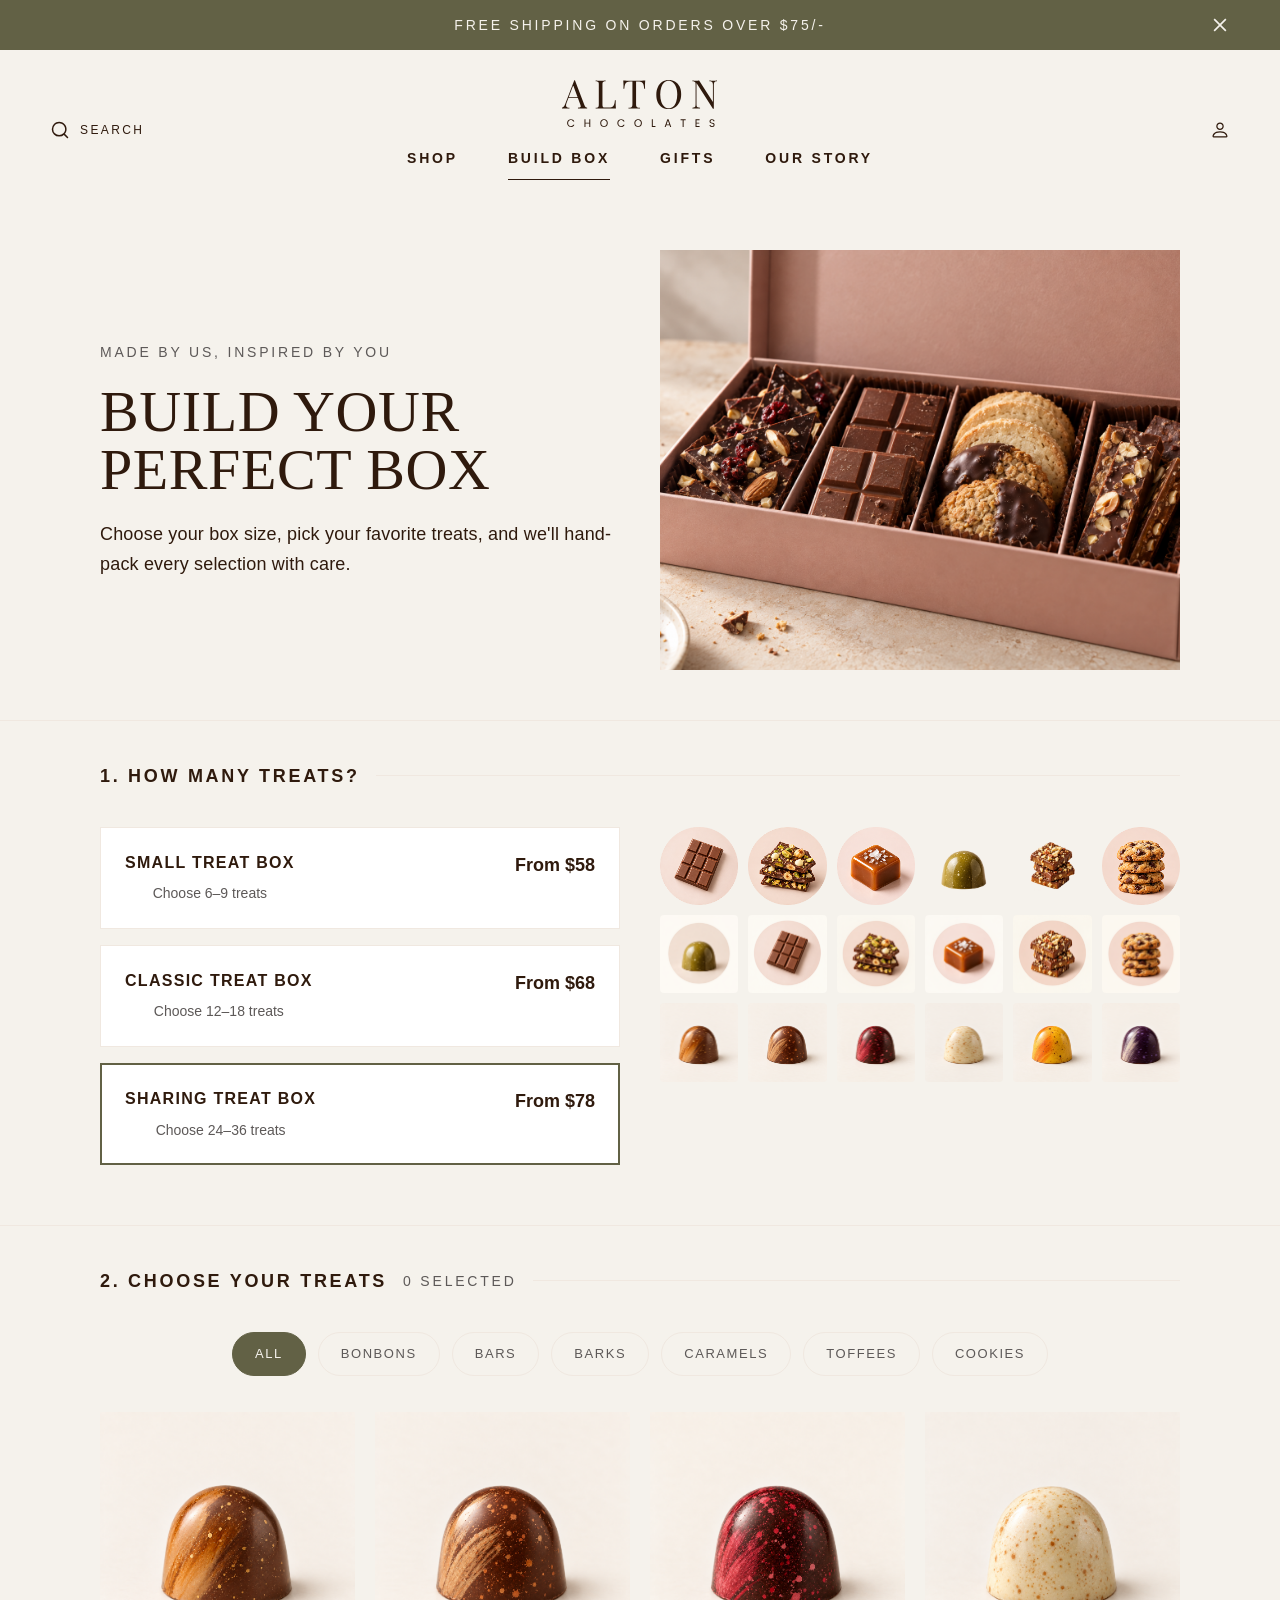
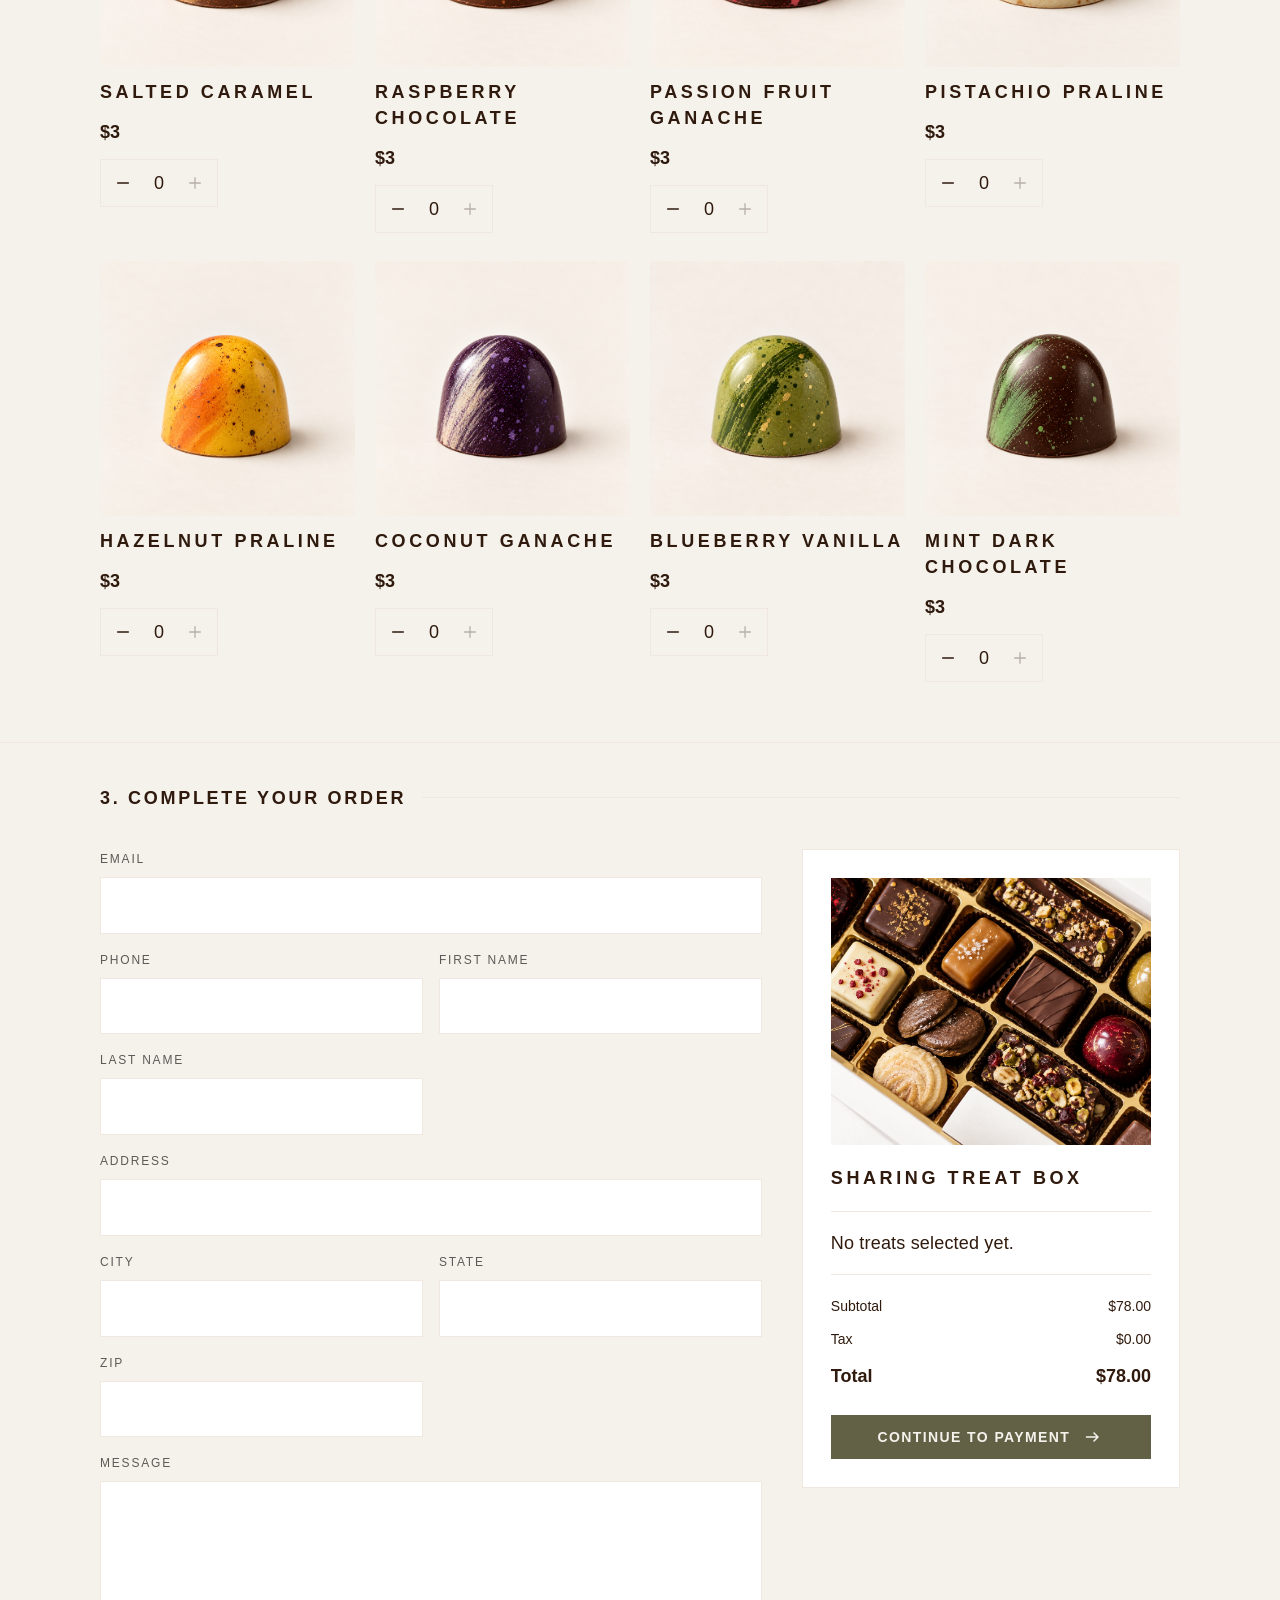
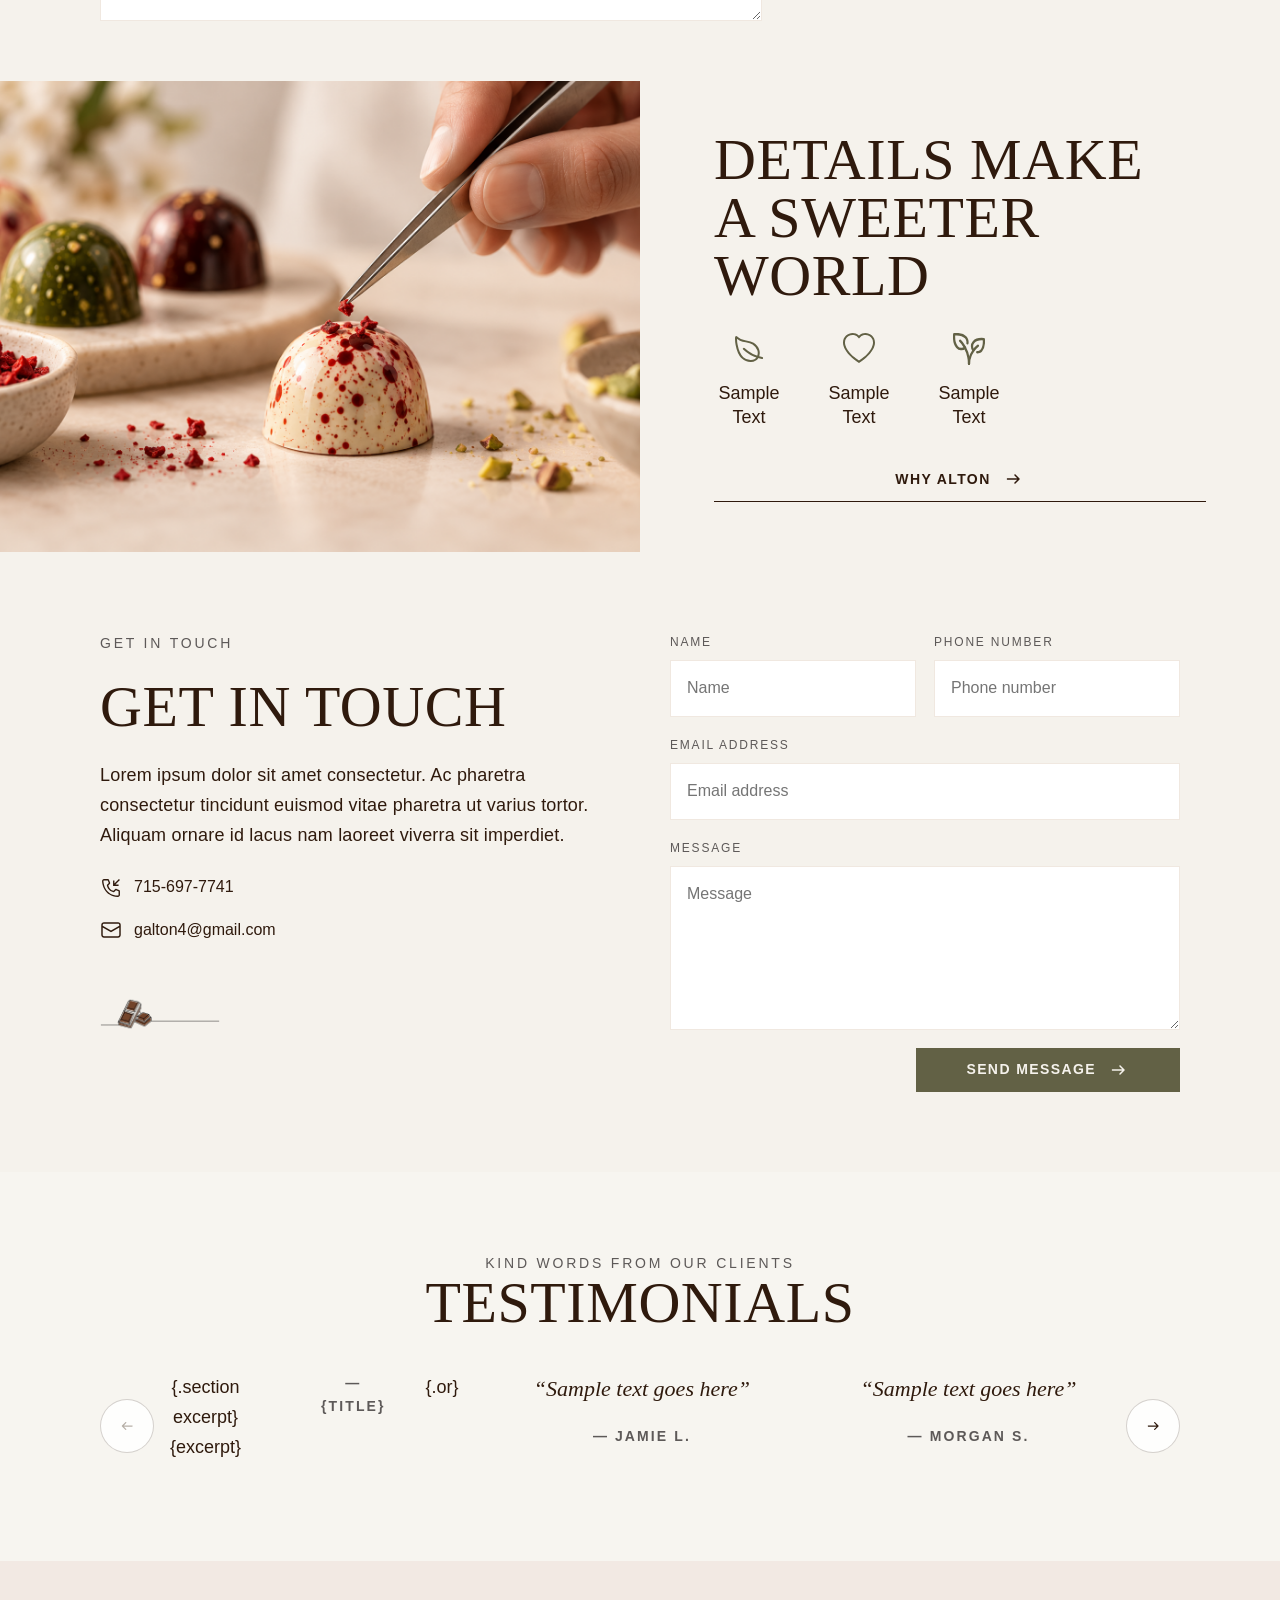
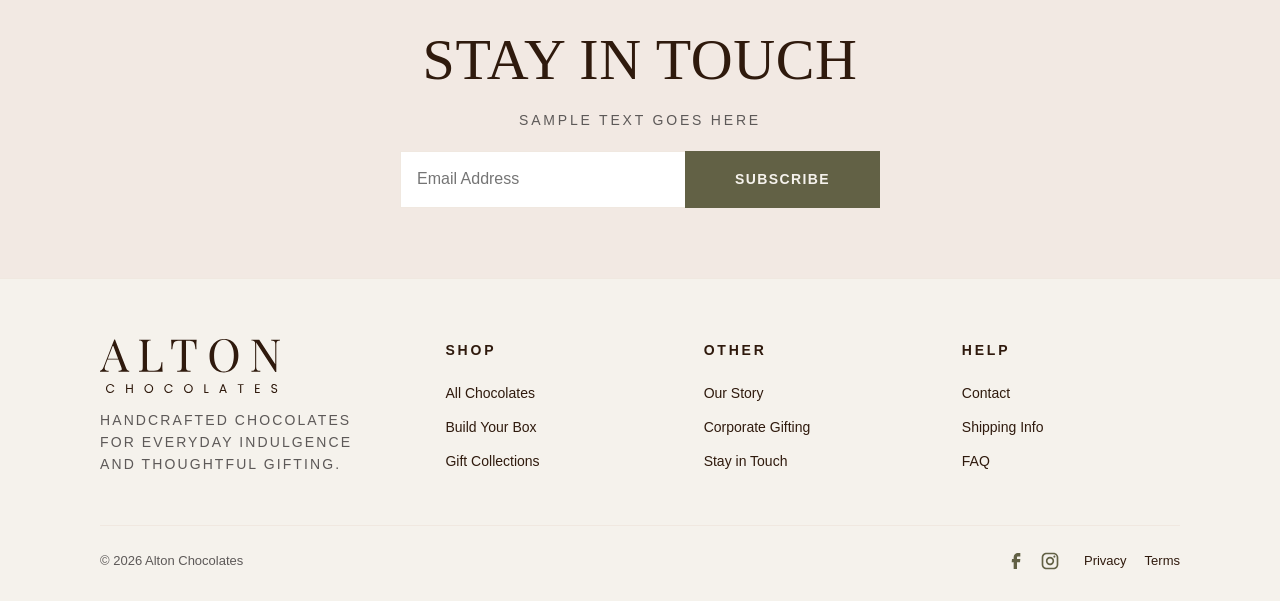
==== commit 75aa7985: "Align shop product cards and add customer order form. Equalize card heights and open a details modal" ====
--- a/preview/build-box.html
+++ b/preview/build-box.html
@@ -398,7 +398,51 @@
 
 </div>
 
-  <div class="alton-thanks" id="alton-thanks" data-thanks hidden>
+  
+    <div class="alton-order" id="alton-order" data-order-modal hidden>
+      <div class="alton-order__backdrop" data-order-close tabindex="-1" aria-hidden="true"></div>
+      <div class="alton-order__panel" role="dialog" aria-modal="true" aria-labelledby="alton-order-title">
+        <div class="alton-order__top">
+          <h2 id="alton-order-title" class="heading-lg">Place Your Order</h2>
+          <button type="button" class="alton-order__close" data-order-close aria-label="Close order form">
+            <img src="../assets/icons/cancel.svg" alt="" width="20" height="20">
+          </button>
+        </div>
+        <p class="alton-order__summary body-lg" data-order-summary></p>
+        <form class="alton-order__form" data-order-form novalidate>
+          <input type="hidden" name="product" data-order-product>
+          <input type="hidden" name="qty" data-order-qty>
+          <input type="hidden" name="unit_price" data-order-unit>
+          <input type="hidden" name="total" data-order-total>
+          <div class="form-field">
+            <label for="order-name">Full name</label>
+            <input id="order-name" name="name" type="text" required autocomplete="name" placeholder="Your name">
+          </div>
+          <div class="form-field">
+            <label for="order-email">Email</label>
+            <input id="order-email" name="email" type="email" required autocomplete="email" placeholder="you@email.com">
+          </div>
+          <div class="form-field">
+            <label for="order-phone">Phone</label>
+            <input id="order-phone" name="phone" type="tel" required autocomplete="tel" placeholder="Phone number">
+          </div>
+          <div class="form-field form-field--full">
+            <label for="order-address">Delivery address</label>
+            <textarea id="order-address" name="address" required autocomplete="street-address" placeholder="Street, city, postal code" rows="3"></textarea>
+          </div>
+          <div class="form-field form-field--full">
+            <label for="order-notes">Order notes <span>(optional)</span></label>
+            <textarea id="order-notes" name="notes" placeholder="Allergies, gift message, preferred delivery time" rows="3"></textarea>
+          </div>
+          <div class="form-actions form-field--full">
+            <button type="submit" class="btn btn--terracotta">Submit Order</button>
+          </div>
+          <p class="form-status" data-form-status hidden></p>
+        </form>
+      </div>
+    </div>
+
+    <div class="alton-thanks" id="alton-thanks" data-thanks hidden>
     <div class="alton-thanks__backdrop" data-thanks-close></div>
     <div class="alton-thanks__card" role="alertdialog" aria-modal="true" aria-labelledby="alton-thanks-title">
       <div class="alton-thanks__icon" aria-hidden="true">
--- a/preview/site.css
+++ b/preview/site.css
@@ -42,7 +42,17 @@
 .category-card__label{font-family:"Poppins",sans-serif!important;font-weight:600!important;font-size:14px!important;letter-spacing:.2em!important;text-transform:uppercase!important;color:#5D5958!important}
 .section-header,.section-header--center{text-align:center!important}
 .section-header__desc,.section-header .body-lg{max-width:520px!important;margin:16px auto 0!important;text-align:center!important}
-.product-card__meta{background:#fff!important;padding:20px!important;display:flex!important;flex-direction:column!important;align-items:flex-start!important;gap:10px!important;text-align:left!important}
+.product-card__meta{background:#fff!important;padding:20px!important;display:flex!important;flex-direction:column!important;align-items:stretch!important;gap:12px!important;text-align:left!important;flex:1 1 auto!important;width:100%!important;box-sizing:border-box!important}
+.product-card__meta .product-title{min-height:52px!important;margin:0!important}
+.product-card__order{width:100%!important;margin-top:auto!important}
+.qty-control{display:inline-flex!important;align-items:center!important;justify-content:space-between!important;gap:12px!important;border:1px solid #F0E8E0!important;padding:8px 12px!important;width:118px!important;box-sizing:border-box!important;margin-top:0!important}
+.qty-control button{background:transparent!important;border:0!important;outline:none!important;box-shadow:none!important;padding:0!important;width:20px!important;height:20px!important;display:flex!important;align-items:center!important;justify-content:center!important}
+.alton-order[hidden]{display:none!important}
+.alton-order{position:fixed!important;inset:0!important;z-index:10900!important;display:flex!important;align-items:center!important;justify-content:center!important;padding:24px!important}
+.alton-order__backdrop{position:absolute!important;inset:0!important;background:rgba(47,26,13,.5)!important}
+.alton-order__panel{position:relative!important;z-index:1!important;width:min(560px,100%)!important;max-height:90vh!important;overflow:auto!important;background:#F5F2EC!important;padding:36px 32px 40px!important}
+.alton-order__form{display:grid!important;grid-template-columns:1fr 1fr!important;gap:18px 16px!important}
+.alton-order__form .form-field--full,.alton-order__form .form-actions{grid-column:1/-1!important}
 .alton-thanks[hidden]{display:none!important}
 .alton-thanks{position:fixed!important;inset:0!important;z-index:11000!important;display:flex!important;align-items:center!important;justify-content:center!important;padding:24px!important}
 .alton-thanks__backdrop{position:absolute!important;inset:0!important;background:rgba(47,26,13,.5)!important}
@@ -924,12 +934,14 @@
   display: grid;
   grid-template-columns: repeat(4, 1fr);
   gap: 30px 20px;
+  align-items: stretch;
 }
 
 .product-card {
   display: flex;
   flex-direction: column;
   gap: 14px;
+  height: 100%;
   transition: opacity 0.3s ease, transform 0.3s ease;
 }
 
@@ -951,14 +963,23 @@
   padding: 20px;
   display: flex;
   flex-direction: column;
-  align-items: flex-start;
-  gap: 10px;
+  align-items: stretch;
+  gap: 12px;
   text-align: left;
+  flex: 1 1 auto;
+  width: 100%;
+  box-sizing: border-box;
+  min-height: 0;
+}
+
+.product-card__meta .product-title {
+  min-height: 52px;
+  margin: 0;
 }
 
 .product-card__order {
   width: 100%;
-  margin-top: 4px;
+  margin-top: auto;
   padding-left: 16px;
   padding-right: 16px;
 }
@@ -970,6 +991,89 @@
 
 .alton-thanks[hidden] {
   display: none !important;
+}
+
+.alton-order[hidden] {
+  display: none !important;
+}
+
+.alton-order {
+  position: fixed;
+  inset: 0;
+  z-index: 10900;
+  display: flex;
+  align-items: center;
+  justify-content: center;
+  padding: 24px;
+}
+
+.alton-order__backdrop {
+  position: absolute;
+  inset: 0;
+  background: rgba(47, 26, 13, 0.5);
+}
+
+.alton-order__panel {
+  position: relative;
+  z-index: 1;
+  width: min(560px, 100%);
+  max-height: 90vh;
+  overflow: auto;
+  background: #F5F2EC;
+  padding: 36px 32px 40px;
+  box-shadow: 0 24px 80px rgba(47, 26, 13, 0.25);
+}
+
+.alton-order__top {
+  display: flex;
+  align-items: flex-start;
+  justify-content: space-between;
+  gap: 16px;
+  margin-bottom: 12px;
+}
+
+.alton-order__top .heading-lg {
+  font-size: 36px;
+  margin: 0;
+}
+
+.alton-order__close {
+  background: transparent;
+  border: 0;
+  padding: 8px;
+  cursor: pointer;
+}
+
+.alton-order__summary {
+  margin: 0 0 24px;
+  color: #5D5958;
+}
+
+.alton-order__form {
+  display: grid;
+  grid-template-columns: 1fr 1fr;
+  gap: 18px 16px;
+}
+
+.alton-order__form .form-field--full,
+.alton-order__form .form-actions {
+  grid-column: 1 / -1;
+}
+
+.alton-order__form .form-actions {
+  display: flex;
+  justify-content: flex-end;
+  margin-top: 4px;
+}
+
+.alton-order__form .form-actions .btn {
+  min-width: 180px;
+}
+
+@media (max-width: 640px) {
+  .alton-order__form {
+    grid-template-columns: 1fr;
+  }
 }
 
 .alton-thanks {
@@ -1104,15 +1208,21 @@
 .qty-control {
   display: inline-flex;
   align-items: center;
+  justify-content: space-between;
   gap: 12px;
   border: 1px solid #F0E8E0;
   padding: 8px 12px;
-  margin-top: 8px;
+  margin-top: 0;
+  width: 118px;
+  box-sizing: border-box;
+  flex-shrink: 0;
 }
 
 .qty-control button {
   background: transparent;
   border: 0;
+  outline: none;
+  box-shadow: none;
   padding: 0;
   cursor: pointer;
   width: 20px;
@@ -1120,17 +1230,26 @@
   display: flex;
   align-items: center;
   justify-content: center;
+  flex-shrink: 0;
+}
+
+.qty-control button:focus,
+.qty-control button:focus-visible {
+  outline: none;
+  box-shadow: none;
 }
 
 .qty-control button img {
   width: 16px;
   height: 16px;
+  display: block;
 }
 
 .qty-control__value {
-  min-width: 20px;
+  min-width: 24px;
   text-align: center;
   font-weight: 500;
+  flex: 1;
 }
 
 .split-section {
